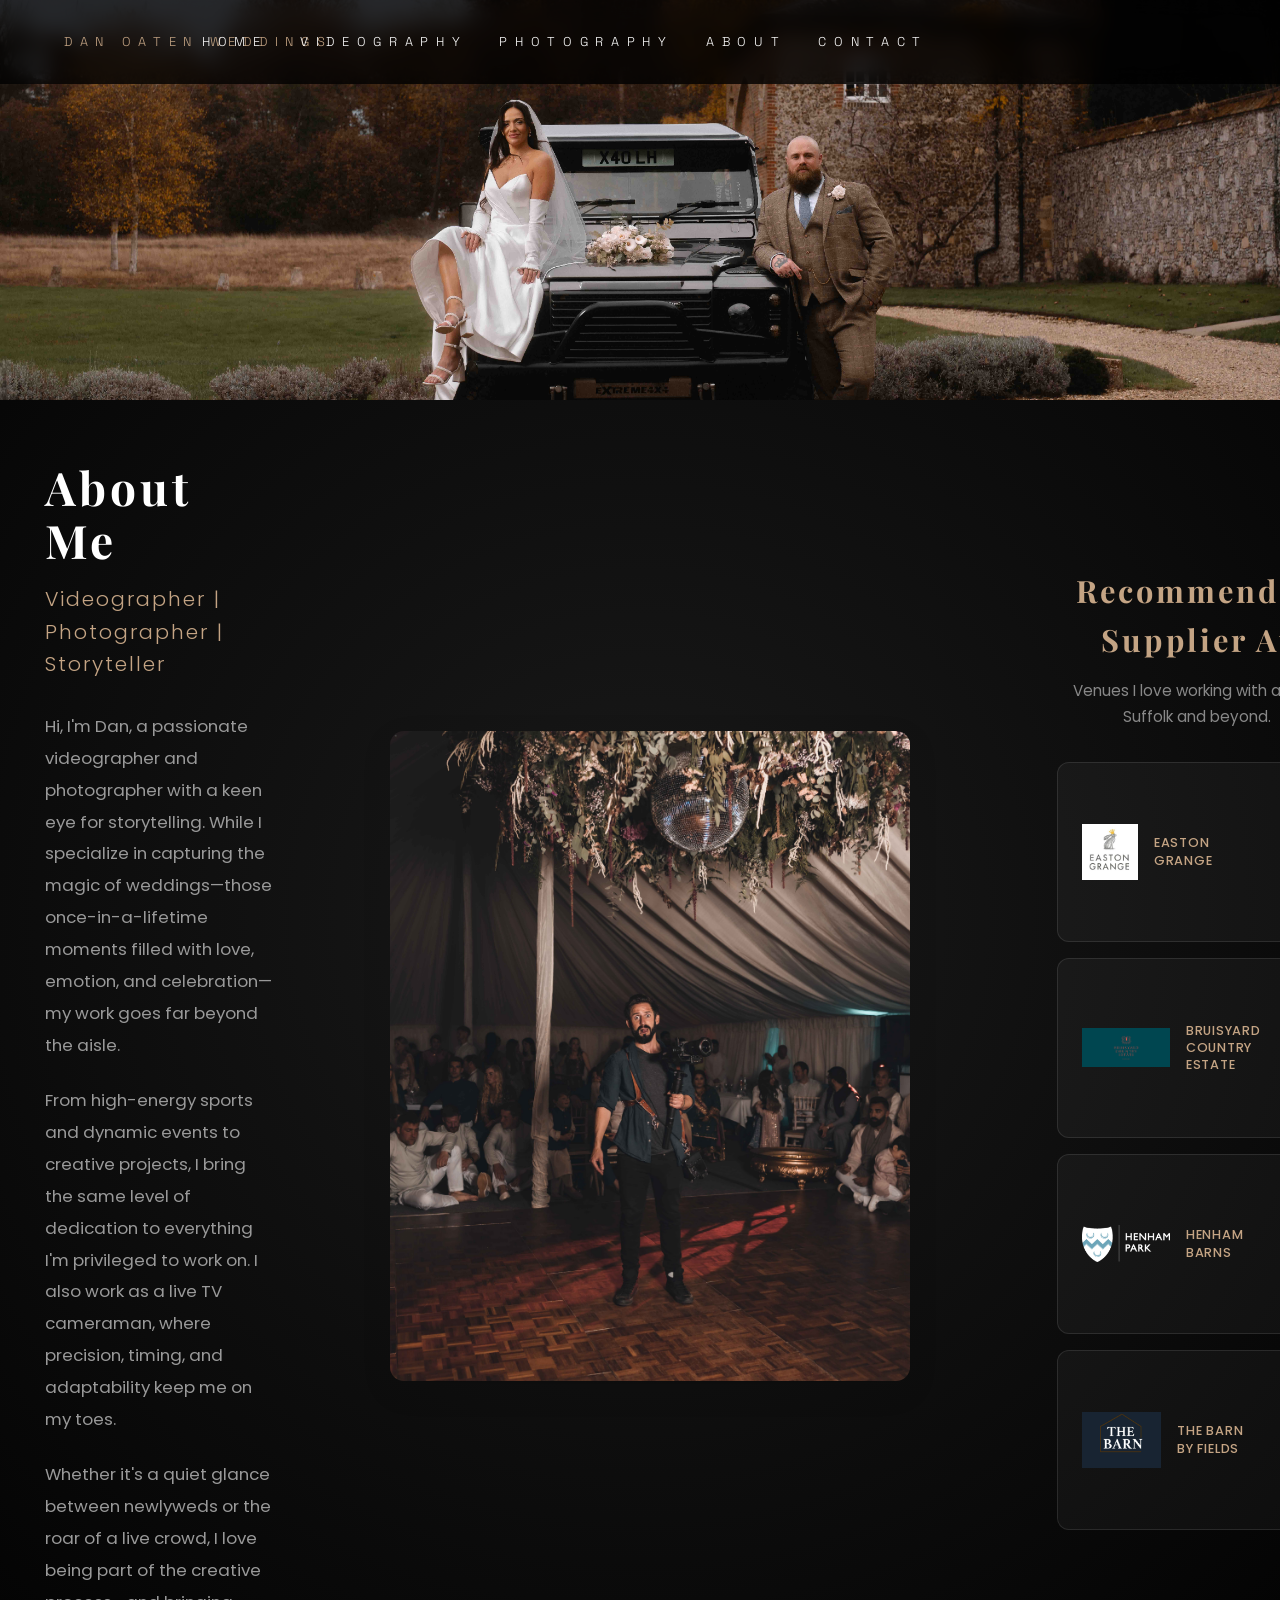
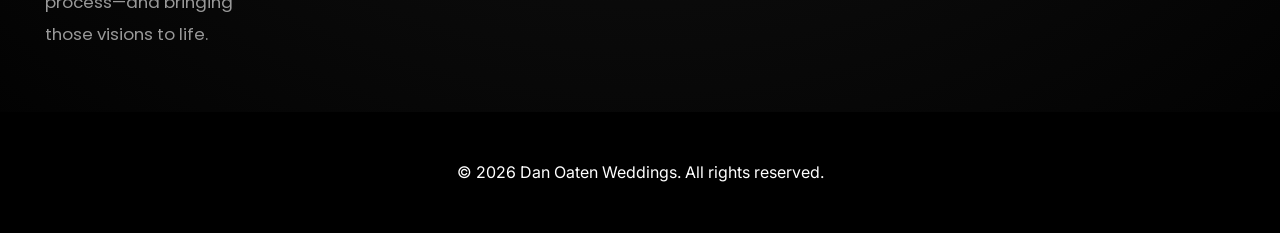
==== about.html @ 75220bd1 "Update footer copyright to 2026" ====
<!DOCTYPE html>
<html lang="en">
<head>
    <meta charset="UTF-8">
    <meta name="viewport" content="width=device-width, initial-scale=1.0">
    <title>About - Dan Oaten Weddings</title>
    <meta name="description" content="Meet Dan Oaten — Suffolk wedding videographer, photographer and live TV cameraman. Story-led films and photography for couples across the UK and abroad.">
    <link rel="canonical" href="https://danoatenweddings.com/about.html">
    <meta property="og:type" content="website">
    <meta property="og:site_name" content="Dan Oaten Weddings">
    <meta property="og:title" content="About - Dan Oaten Weddings">
    <meta property="og:description" content="Meet Dan Oaten — Suffolk wedding videographer, photographer and live TV cameraman. Story-led films and photography for couples across the UK and abroad.">
    <meta property="og:url" content="https://danoatenweddings.com/about.html">
    <meta property="og:image" content="https://danoatenweddings.com/PHOTOS%20FOR%20WEB/WEB%20COMPRESSED%20VERSIONS/PIC%20OF%20DAN.jpg">
    <meta name="twitter:card" content="summary_large_image">
    <meta name="twitter:title" content="About - Dan Oaten Weddings">
    <meta name="twitter:description" content="Meet Dan Oaten — Suffolk wedding videographer, photographer and live TV cameraman.">
    <meta name="twitter:image" content="https://danoatenweddings.com/PHOTOS%20FOR%20WEB/WEB%20COMPRESSED%20VERSIONS/PIC%20OF%20DAN.jpg">
    <link rel="stylesheet" href="styles.css">
    <link rel="preconnect" href="https://fonts.googleapis.com">
    <link rel="preconnect" href="https://fonts.gstatic.com" crossorigin>
    <link href="https://fonts.googleapis.com/css2?family=Playfair+Display:wght@400;700&family=Poppins:wght@300;400;500;600&display=swap" rel="stylesheet">
    <link rel="stylesheet" href="https://cdnjs.cloudflare.com/ajax/libs/font-awesome/6.5.1/css/all.min.css">
</head>
<body>
    <nav class="navbar">
        <div class="logo">DAN OATEN WEDDINGS</div>
        <div class="nav-content">
            <button class="mobile-menu-button">☰</button>
            <div class="nav-links">
                <a href="index.html">HOME</a>
                <a href="videography.html">VIDEOGRAPHY</a>
                <a href="photography.html">PHOTOGRAPHY</a>
                <a href="about.html">ABOUT</a>
                <a href="contact.html">CONTACT</a>
            </div>
        </div>
    </nav>

    <header class="about-hero">
        <img src="PHOTOS FOR WEB/WEB COMPRESSED VERSIONS/iveta and liam 1.jpg" alt="Wedding couple with Land Rover" class="hero-image">
    </header>

    <main class="about-main">
        <div class="about-spread-layout">
            <section class="about-section about-spread-text">
                <div class="about-text-container">
                    <h1>About Me</h1>
                    <h2>Videographer | Photographer | Storyteller</h2>
                    <p>Hi, I'm Dan, a passionate videographer and photographer with a keen eye for storytelling. While I specialize in capturing the magic of weddings—those once-in-a-lifetime moments filled with love, emotion, and celebration—my work goes far beyond the aisle.</p>
                    <p>From high-energy sports and dynamic events to creative projects, I bring the same level of dedication to everything I'm privileged to work on. I also work as a live TV cameraman, where precision, timing, and adaptability keep me on my toes.</p>
                    <p>Whether it's a quiet glance between newlyweds or the roar of a live crowd, I love being part of the creative process—and bringing those visions to life.</p>
                </div>
            </section>
            <div class="about-spread-photo">
                <img src="PHOTOS FOR WEB/WEB COMPRESSED VERSIONS/PIC OF DAN.jpg" alt="Dan Oaten" class="about-image about-portrait">
            </div>
            <section class="recommended-suppliers about-spread-suppliers">
            <h2 class="recommended-title">Recommended Supplier At</h2>
            <p class="recommended-subtitle">Venues I love working with across Suffolk and beyond.</p>
            <div class="recommended-grid">
                <div class="venue-card">
                    <a href="https://www.eastongrange.co.uk/" target="_blank" rel="noopener" class="venue-website-link">
                        <div class="venue-card-image">
                            <img src="easton grange logo.jpg" alt="Easton Grange" class="venue-logo">
                        </div>
                        <span class="venue-name">Easton Grange</span>
                    </a>
                    <a href="https://www.instagram.com/eastongrange/" target="_blank" rel="noopener" class="venue-instagram-link" aria-label="Easton Grange on Instagram">
                        <i class="fab fa-instagram" aria-hidden="true"></i>
                    </a>
                </div>
                <div class="venue-card">
                    <a href="https://www.bruisyardcountryestate.co.uk/" target="_blank" rel="noopener" class="venue-website-link">
                        <div class="venue-card-image">
                            <img src="bruisyard-logo.jpg" alt="Bruisyard Country Estate" class="venue-logo">
                        </div>
                        <span class="venue-name">Bruisyard Country Estate</span>
                    </a>
                    <a href="https://www.instagram.com/bruisyardcountryestate/" target="_blank" rel="noopener" class="venue-instagram-link" aria-label="Bruisyard Country Estate on Instagram">
                        <i class="fab fa-instagram" aria-hidden="true"></i>
                    </a>
                </div>
                <div class="venue-card">
                    <a href="https://henhampark.com/" target="_blank" rel="noopener" class="venue-website-link">
                        <div class="venue-card-image">
                            <img src="Henham-Park_whitelogo.png" alt="Henham Barns" class="venue-logo">
                        </div>
                        <span class="venue-name">Henham Barns</span>
                    </a>
                    <a href="https://www.instagram.com/henhamweddings/" target="_blank" rel="noopener" class="venue-instagram-link" aria-label="Henham Barns on Instagram">
                        <i class="fab fa-instagram" aria-hidden="true"></i>
                    </a>
                </div>
                <div class="venue-card">
                    <a href="https://www.fieldskitchen.co.uk/the-barn-by-fields/" target="_blank" rel="noopener" class="venue-website-link">
                        <div class="venue-card-image">
                            <img src="barn by fields logo.jpg" alt="The Barn by Fields" class="venue-logo">
                        </div>
                        <span class="venue-name">The Barn by Fields</span>
                    </a>
                    <a href="https://www.instagram.com/thebarnbyfields/?hl=en" target="_blank" rel="noopener" class="venue-instagram-link" aria-label="The Barn by Fields on Instagram">
                        <i class="fab fa-instagram" aria-hidden="true"></i>
                    </a>
                </div>
            </div>
        </section>
        </div>
    </main>

    <footer>
        <div class="footer-content">
            <p>&copy; 2026 Dan Oaten Weddings. All rights reserved.</p>
        </div>
    </footer>

    <script src="script.js"></script>
    <script>
        // Basic navbar scroll effect
        window.addEventListener('scroll', function() {
            const navbar = document.querySelector('.navbar');
            if (window.scrollY > 50) {
                navbar.classList.add('scrolled');
            } else {
                navbar.classList.remove('scrolled');
            }
        });

        // Mobile menu
        const mobileMenuButton = document.querySelector('.mobile-menu-button');
        const navLinks = document.querySelector('.nav-links');
        const navbar = document.querySelector('.navbar');

        function setMobileMenuOpen(isOpen) {
            if (!navLinks || !navbar) return;
            navLinks.classList.toggle('active', isOpen);
            navbar.classList.toggle('menu-open', isOpen);
            document.body.style.overflow = isOpen ? 'hidden' : '';
            if (mobileMenuButton) {
                mobileMenuButton.setAttribute('aria-expanded', isOpen ? 'true' : 'false');
                mobileMenuButton.textContent = isOpen ? '✕' : '☰';
            }
        }

        if (mobileMenuButton && navLinks) {
            mobileMenuButton.setAttribute('aria-expanded', 'false');
            mobileMenuButton.setAttribute('aria-label', 'Toggle navigation menu');

            mobileMenuButton.addEventListener('click', (e) => {
                e.stopPropagation();
                setMobileMenuOpen(!navLinks.classList.contains('active'));
            });

            document.querySelectorAll('.nav-links a').forEach(link => {
                link.addEventListener('click', () => {
                    setMobileMenuOpen(false);
                });
            });
        }

        // Email submission
        function sendEmail(event) {
            event.preventDefault();
            const email = document.getElementById('subscriberEmail').value;
            const subject = 'New Website Subscriber';
            const body = `A new subscriber has signed up with the email: ${email}`;
            const mailtoLink = `mailto:danoatenmedia@gmail.com?subject=${encodeURIComponent(subject)}&body=${encodeURIComponent(body)}`;
            window.location.href = mailtoLink;
            document.getElementById('subscriberEmail').value = '';
        }
    </script>
</body>
</html>
---- styles.css ----
@import url('https://fonts.googleapis.com/css2?family=Inter:wght@100;200;300;400;500;600;700&family=Space+Grotesk:wght@100;200;300;400;500;600;700&display=swap');

:root {
    --primary-color: #000000;
    --secondary-color: #ffffff;
    --text-color: #ffffff;
    --light-bg: #000000;
    --white: #ffffff;
    --transition: all 0.3s ease;
    --gradient-overlay: linear-gradient(to bottom, rgba(0,0,0,0.8), rgba(0,0,0,0.95));
}

* {
    margin: 0;
    padding: 0;
    box-sizing: border-box;
}

html {
    scroll-behavior: smooth;
    -webkit-text-size-adjust: 100%;
    text-size-adjust: 100%;
}

img,
video {
    max-width: 100%;
}

body {
    font-family: 'Inter', sans-serif;
    line-height: 1.6;
    color: var(--text-color);
    overflow-x: hidden;
    background-color: var(--primary-color);
    background-image: radial-gradient(circle at center, #1a1a1a 0%, #000000 100%);
}

h1, h2, h3 {
    font-family: 'Space Grotesk', sans-serif;
}

/* Navbar */
.navbar {
    position: fixed;
    top: 0;
    left: 0;
    right: 0;
    background: rgba(0, 0, 0, 0.8);
    backdrop-filter: blur(10px);
    z-index: 1000;
    padding: 1.5rem 0;
    margin: 0;
    display: flex;
    justify-content: flex-end;
    align-items: center;
}

.navbar.scrolled {
    background: rgba(0, 0, 0, 0.95);
}

.logo {
    font-family: 'Space Grotesk', sans-serif;
    font-size: 0.8rem;
    font-weight: 100;
    letter-spacing: 0.6em;
    color: #C4A484;
    text-transform: uppercase;
    margin: 0;
    padding: 0 2rem;
    position: absolute;
    left: 2rem;
}

.camera-logo {
    width: 24px;
    height: 24px;
    fill: #fff;
    transition: var(--transition);
}

.logo:hover .camera-logo {
    transform: scale(1.1);
}

.nav-content {
    display: flex;
    align-items: center;
    padding: 0 2rem;
    position: relative;
    margin-right: 25%;
}

.nav-links {
    display: flex;
    gap: 2rem;
    margin: 0;
    padding: 0;
}

.nav-links a {
    font-family: 'Space Grotesk', sans-serif;
    font-size: 0.8rem;
    font-weight: 100;
    letter-spacing: 0.6em;
    color: #fff;
    text-decoration: none;
    text-transform: uppercase;
    transition: color 0.3s ease;
    padding: 0.5rem 0;
}

.nav-links a:hover {
    color: #C4A484;
}

/* Hero Section */
.hero {
    position: relative;
    margin-top: 0;
    background: var(--primary-color);
    overflow: hidden;
    background-image: linear-gradient(to bottom, rgba(0,0,0,0.9), rgba(0,0,0,1));
}

.video-banner {
    position: relative;
    width: 100%;
    padding-top: 36.23%; /* 2.76:1 aspect ratio (1/2.76 * 100) */
    overflow: hidden;
    background: var(--primary-color);
}

.hero-youtube {
    position: absolute;
    top: 0;
    left: 0;
    width: 100%;
    height: 100%;
    overflow: hidden;
    pointer-events: none;
    background: var(--primary-color);
}

.hero-youtube-iframe {
    position: absolute;
    top: 50%;
    left: 50%;
    width: 100vw;
    height: 56.25vw;
    min-height: 100%;
    min-width: 177.78vh;
    transform: translate(-50%, -50%);
    border: 0;
}

.hero-video {
    position: absolute;
    top: 50%;
    left: 50%;
    transform: translate(-50%, -50%);
    width: 100%;
    height: 100%;
    object-fit: cover;
    object-position: center 50%; /* Centers the video vertically */
    background: var(--primary-color);
}

.hero-content {
    position: relative;
    background: var(--primary-color);
    padding: 6rem 2rem;
}

.hero-text-container {
    max-width: 1200px;
    margin: 0 auto;
    display: grid;
    grid-template-columns: 1fr 1fr;
    gap: 4rem;
    align-items: start;
    background: var(--primary-color);
    padding: 2rem;
}

.hero-title {
    font-family: 'Inter', sans-serif;
    font-size: 2.5rem;
    font-weight: 300;
    color: var(--white);
    line-height: 1.2;
    margin: 0;
    letter-spacing: 0.15em;
    text-transform: uppercase;
    text-align: center;
}

.hero-description {
    font-family: 'Space Grotesk', sans-serif;
    font-size: 1.1rem;
    line-height: 1.8;
    color: #999;
    font-weight: 100;
    margin: 0;
    letter-spacing: 0.2em;
    text-transform: uppercase;
}

.cta-button {
    display: inline-block;
    padding: 1.2rem 2.5rem;
    background: var(--secondary-color);
    color: var(--white);
    text-decoration: none;
    border-radius: 50px;
    transition: var(--transition);
    animation: fadeInUp 1s ease 0.4s;
    opacity: 0;
    animation-fill-mode: forwards;
    font-size: 1.2rem;
    font-weight: 500;
    letter-spacing: 1px;
    text-transform: uppercase;
}

.cta-button:hover {
    transform: translateY(-3px);
    box-shadow: 0 5px 15px rgba(0, 0, 0, 0.3);
    background: #c0392b;
}

/* Videography Page */
.videography-hero {
    height: 50vh;
    background: var(--primary-color);
    display: flex;
    flex-direction: column;
    justify-content: center;
    align-items: center;
    text-align: center;
    color: var(--white);
    padding: 2rem;
    background-image: linear-gradient(to bottom, rgba(0,0,0,0.9), rgba(0,0,0,1));
    position: relative;
    margin-top: 0;
}

.videography-hero h1 {
    font-size: 3rem;
    margin-bottom: 1rem;
    position: relative;
    z-index: 2;
}

.video-gallery {
    padding: 4rem 2rem;
    background: var(--primary-color);
    background-image: linear-gradient(to bottom, rgba(0,0,0,0.95), rgba(0,0,0,1));
    display: grid;
    grid-template-columns: repeat(3, 1fr);
    gap: 4rem;
    max-width: 100%;
    margin: 0 auto;
}

.video-item {
    margin: 0;
    width: 100%;
}

.video-container {
    position: relative;
    width: 100%;
    aspect-ratio: 16 / 9; /* Modern aspect ratio handling */
    overflow: hidden;
}

.video-container iframe {
    position: absolute;
    top: 0;
    left: 0;
    width: 100%;
    height: 100%;
    border: 0;
}

/* Support images inside video-container for thumbnail links */
.video-container a {
    position: absolute;
    top: 0;
    left: 0;
    width: 100%;
    height: 100%;
    display: block;
}
.video-container img {
    position: absolute;
    top: 0;
    left: 0;
    width: 100%;
    height: 100%;
    object-fit: cover;
    border: 0;
    display: block;
}

.video-description {
    padding: 1rem;
    background: rgba(0, 0, 0, 0.7);
    border-radius: 10px;
    margin-top: 1rem;
    width: 100%;
}

.video-description h3 {
    font-family: 'Inter', sans-serif;
    font-size: 1.2rem;
    font-weight: 300;
    color: var(--white);
    line-height: 1.2;
    margin: 0 0 1rem 0;
    letter-spacing: 0.15em;
    text-transform: uppercase;
}

.video-description p {
    font-family: 'Space Grotesk', sans-serif;
    font-size: 1.1rem;
    line-height: 1.8;
    color: #999;
    font-weight: 100;
    margin: 0;
    letter-spacing: 0.2em;
    text-transform: uppercase;
}

.video-intro-text {
    text-align: center;
    margin: 0 0 2rem 0;
}

.video-intro-text p {
    font-family: 'Space Grotesk', sans-serif;
    font-size: 1.1rem;
    line-height: 1.8;
    color: #999;
    font-weight: 100;
    margin: 0;
    letter-spacing: 0.2em;
    text-transform: uppercase;
}

.videography-title {
    text-align: center;
    font-family: 'Playfair Display', serif;
    font-size: 2.5rem;
    font-weight: 700;
    letter-spacing: 0.3em;
    color: var(--white);
    margin: 2rem 0;
}

.videography-subtitle {
    text-align: center;
    font-family: 'Poppins', sans-serif;
    font-size: 1.2rem;
    color: #888;
    font-weight: 400;
    margin-bottom: 2rem;
}

/* About Section */
.about {
    padding: 5rem 2rem;
    background: var(--primary-color);
    color: var(--white);
}

.about-content {
    max-width: 1200px;
    margin: 0 auto;
    display: grid;
    grid-template-columns: 1fr 2fr;
    gap: 4rem;
    align-items: center;
}

.about-image {
    position: relative;
    border-radius: 10px;
    overflow: hidden;
    box-shadow: 0 10px 30px rgba(0, 0, 0, 0.1);
}

.about-image img {
    width: 100%;
    height: auto;
    display: block;
    transition: transform 0.5s ease;
}

.about-image:hover img {
    transform: scale(1.05);
}

.about-text {
    padding: 2rem;
}

.about-text h2 {
    font-size: 2.5rem;
    margin-bottom: 1.5rem;
    color: var(--white);
}

.about-text p {
    margin-bottom: 1.5rem;
    font-size: 1.1rem;
    line-height: 1.8;
    color: #999;
}

.about-ashlee {
    margin-top: 3rem;
    padding-top: 2rem;
    border-top: 1px solid #333;
}

.about-ashlee h3 {
    color: var(--white);
    margin-bottom: 1rem;
}

.about-stats {
    display: grid;
    grid-template-columns: repeat(3, 1fr);
    gap: 2rem;
    margin-top: 3rem;
    text-align: center;
}

.stat {
    padding: 1.5rem;
    background: rgba(20, 20, 20, 0.8);
    border-radius: 10px;
    transition: transform 0.3s ease;
    backdrop-filter: blur(10px);
    border: 1px solid rgba(255, 255, 255, 0.1);
}

.stat:hover {
    transform: translateY(-5px);
    background: rgba(30, 30, 30, 0.9);
}

.stat-number {
    display: block;
    font-size: 2.5rem;
    font-weight: 700;
    color: var(--secondary-color);
    margin-bottom: 0.5rem;
}

.stat-label {
    font-size: 1rem;
    color: var(--text-color);
    font-weight: 500;
}

/* Packages Section */
.packages {
    padding: 5rem 2rem;
    background: var(--primary-color);
    background-image: linear-gradient(to bottom, rgba(0,0,0,1), rgba(0,0,0,0.95));
}

.packages h2 {
    text-align: center;
    margin-bottom: 3rem;
    font-size: 2.5rem;
    color: var(--primary-color);
}

.package-grid {
    display: grid;
    grid-template-columns: repeat(auto-fit, minmax(280px, 1fr));
    gap: 2rem;
    max-width: 1200px;
    margin: 0 auto;
}

.package-card {
    background: rgba(20, 20, 20, 0.8);
    padding: 2rem;
    border-radius: 10px;
    box-shadow: 0 5px 15px rgba(0, 0, 0, 0.3);
    transition: var(--transition);
    backdrop-filter: blur(10px);
    border: 1px solid rgba(255, 255, 255, 0.1);
}

.package-card:hover {
    transform: translateY(-10px);
}

.package-card.featured {
    transform: scale(1.05);
    border: 2px solid var(--secondary-color);
}

.package-card h3 {
    font-size: 1.8rem;
    margin-bottom: 1.5rem;
    color: var(--primary-color);
}

.package-card ul {
    list-style: none;
    margin-bottom: 2rem;
}

.package-card li {
    margin-bottom: 0.5rem;
    padding-left: 1.5rem;
    position: relative;
}

.package-card li::before {
    content: "✓";
    position: absolute;
    left: 0;
    color: var(--secondary-color);
}

.package-button {
    display: inline-block;
    padding: 0.8rem 1.5rem;
    background: var(--primary-color);
    color: var(--white);
    text-decoration: none;
    border-radius: 5px;
    transition: var(--transition);
}

.package-button:hover {
    background: var(--secondary-color);
}

/* Contact Page Styles */
.contact-page {
    padding-top: 80px;
    background: var(--primary-color);
    min-height: 100vh;
}

.contact-hero {
    text-align: center;
    padding: 6rem 2rem;
    background: linear-gradient(to bottom, rgba(0,0,0,0.9), rgba(0,0,0,1));
}

.contact-hero h1 {
    font-size: 3rem;
    font-weight: 300;
    margin-bottom: 1.5rem;
    letter-spacing: 0.15em;
    text-transform: uppercase;
}

.contact-hero p {
    font-size: 1.2rem;
    color: #999;
    max-width: 600px;
    margin: 0 auto;
    letter-spacing: 0.1em;
}

.contact-container {
    max-width: 1200px;
    margin: 0 auto;
    padding: 4rem 2rem;
    display: grid;
    grid-template-columns: 1fr 1.5fr;
    gap: 4rem;
}

.contact-info-section {
    position: sticky;
    top: 100px;
    height: fit-content;
}

.contact-card {
    background: rgba(255, 255, 255, 0.05);
    padding: 2.5rem;
    border-radius: 10px;
    backdrop-filter: blur(10px);
}

.contact-card h2 {
    font-size: 1.8rem;
    margin-bottom: 2rem;
    font-weight: 300;
    letter-spacing: 0.1em;
}

.contact-details {
    margin-bottom: 2.5rem;
}

.contact-item {
    display: flex;
    align-items: flex-start;
    margin-bottom: 1.5rem;
}

.contact-item i {
    font-size: 1.5rem;
    color: #C4A484;
    margin-right: 1rem;
    margin-top: 0.25rem;
}

.contact-item h3 {
    font-size: 1rem;
    font-weight: 500;
    margin-bottom: 0.5rem;
    color: #C4A484;
}

.contact-item p {
    font-size: 0.9rem;
    color: #999;
    line-height: 1.6;
}

.contact-item a {
    color: #999;
    text-decoration: none;
    transition: color 0.3s ease;
}

.contact-item a:hover {
    color: #C4A484;
}

.social-links {
    display: flex;
    flex-direction: column;
    gap: 1rem;
}

.social-link {
    display: flex;
    align-items: center;
    color: #999;
    text-decoration: none;
    transition: color 0.3s ease;
    padding: 0.5rem 0;
}

.social-link i {
    font-size: 1.2rem;
    margin-right: 1rem;
    color: #C4A484;
}

.social-link:hover {
    color: #C4A484;
}

.contact-form-section {
    background: rgba(255, 255, 255, 0.05);
    padding: 2.5rem;
    border-radius: 10px;
    backdrop-filter: blur(10px);
}

.form-header {
    margin-bottom: 2.5rem;
}

.form-header h2 {
    font-size: 1.8rem;
    margin-bottom: 1rem;
    font-weight: 300;
    letter-spacing: 0.1em;
}

.form-header p {
    color: #999;
    font-size: 0.9rem;
}

.form-grid {
    display: grid;
    grid-template-columns: 1fr 1fr;
    gap: 1.5rem;
}

.form-group {
    margin-bottom: 1.5rem;
}

.form-group.full-width {
    grid-column: 1 / -1;
}

.form-group label {
    display: block;
    margin-bottom: 0.5rem;
    color: #999;
    font-size: 0.9rem;
}

.form-group input,
.form-group textarea {
    width: 100%;
    padding: 0.8rem;
    background: rgba(255, 255, 255, 0.1);
    border: 1px solid rgba(255, 255, 255, 0.1);
    border-radius: 5px;
    color: #fff;
    font-size: 0.9rem;
    transition: all 0.3s ease;
}

.form-group input:focus,
.form-group textarea:focus {
    outline: none;
    border-color: #C4A484;
    background: rgba(255, 255, 255, 0.15);
}

.form-footer {
    margin-top: 2rem;
}

.botcheck {
    display: none;
}

.form-status {
    margin-top: 1rem;
    font-family: 'Poppins', sans-serif;
    font-size: 0.95rem;
    line-height: 1.5;
    text-align: center;
}

.form-status-success {
    color: #8fd4a8;
}

.form-status-error {
    color: #f0a0a0;
}

.submit-button:disabled {
    opacity: 0.7;
    cursor: not-allowed;
    transform: none;
}

.submit-button {
    display: flex;
    align-items: center;
    justify-content: center;
    gap: 1rem;
    width: 100%;
    padding: 1rem;
    background: #C4A484;
    color: #fff;
    border: none;
    border-radius: 5px;
    font-size: 1rem;
    font-weight: 500;
    cursor: pointer;
    transition: all 0.3s ease;
}

.submit-button:hover {
    background: #b38f6f;
    transform: translateY(-2px);
}

.submit-button i {
    transition: transform 0.3s ease;
}

.submit-button:hover i {
    transform: translateX(5px);
}

.faq-section {
    max-width: 1200px;
    margin: 0 auto;
    padding: 4rem 2rem;
}

.faq-section h2 {
    text-align: center;
    font-size: 2rem;
    margin-bottom: 3rem;
    font-weight: 300;
    letter-spacing: 0.1em;
}

.faq-grid {
    display: grid;
    grid-template-columns: repeat(2, 1fr);
    gap: 2rem;
}

.faq-item {
    background: rgba(255, 255, 255, 0.05);
    padding: 2rem;
    border-radius: 10px;
    backdrop-filter: blur(10px);
}

.faq-item h3 {
    font-size: 1.2rem;
    margin-bottom: 1rem;
    color: #C4A484;
    font-weight: 500;
}

.faq-item p {
    color: #999;
    font-size: 0.9rem;
    line-height: 1.6;
}

@media (max-width: 768px) {
    .contact-container {
        grid-template-columns: 1fr;
        gap: 2rem;
    }

    .contact-info-section {
        position: static;
    }

    .form-grid {
        grid-template-columns: 1fr;
    }

    .faq-grid {
        grid-template-columns: 1fr;
    }

    .contact-hero h1 {
        font-size: 2rem;
    }
    
    .contact-hero p {
        font-size: 1rem;
    }
}

/* Footer */
footer {
    background: var(--primary-color);
    color: var(--white);
    padding: 3rem 2rem;
}

.footer-content {
    max-width: 1200px;
    margin: 0 auto;
    text-align: center;
}

.social-links {
    margin-bottom: 1.5rem;
}

.social-links a {
    color: var(--white);
    text-decoration: none;
    margin: 0 1rem;
    transition: var(--transition);
}

.social-links a:hover {
    color: var(--secondary-color);
}

/* Loading Animation */
.loading {
    position: fixed;
    top: 0;
    left: 0;
    width: 100%;
    height: 100%;
    background: var(--white);
    display: flex;
    justify-content: center;
    align-items: center;
    z-index: 9999;
    transition: opacity 0.5s ease;
}

.loading.hidden {
    opacity: 0;
    pointer-events: none;
}

.loading-spinner {
    width: 50px;
    height: 50px;
    border: 3px solid var(--light-bg);
    border-top-color: var(--secondary-color);
    border-radius: 50%;
    animation: spin 1s linear infinite;
}

/* Animations */
@keyframes fadeInUp {
    from {
        opacity: 0;
        transform: translateY(20px);
    }
    to {
        opacity: 1;
        transform: translateY(0);
    }
}

@keyframes spin {
    to {
        transform: rotate(360deg);
    }
}

/* Mobile Menu */
.mobile-menu-button {
    display: none;
    background: rgba(255, 255, 255, 0.12);
    border: 1px solid rgba(255, 255, 255, 0.25);
    border-radius: 8px;
    font-size: 1.5rem;
    line-height: 1;
    cursor: pointer;
    color: #ffffff;
    padding: 0.5rem 0.65rem;
    min-width: 44px;
    min-height: 44px;
    touch-action: manipulation;
    -webkit-tap-highlight-color: transparent;
}

/* Responsive Design */
@media (max-width: 992px) {
    .navbar {
        justify-content: space-between;
        align-items: center;
        padding: 0.85rem 1.25rem;
        z-index: 10000;
        background: #000000;
    }

    .navbar.scrolled,
    .navbar.menu-open {
        background: #000000;
    }

    .logo {
        position: relative;
        z-index: 10002;
        left: auto;
        padding: 0;
        font-size: 0.62rem;
        letter-spacing: 0.28em;
        flex: 1;
        min-width: 0;
        line-height: 1.4;
        color: #C4A484;
    }

    .nav-content {
        margin-right: 0;
        padding: 0;
        flex-shrink: 0;
        position: static;
    }

    .mobile-menu-button {
        display: flex;
        align-items: center;
        justify-content: center;
        position: relative;
        z-index: 10003;
        color: #ffffff;
    }

    .nav-links {
        display: none;
        position: fixed;
        top: 0;
        left: 0;
        right: 0;
        bottom: 0;
        width: 100%;
        height: 100%;
        min-height: 100vh;
        min-height: 100dvh;
        background: #000000;
        flex-direction: column;
        justify-content: center;
        align-items: center;
        gap: 0;
        z-index: 10001;
        padding: 5rem 1.5rem 2rem;
        margin: 0;
        overflow-y: auto;
        -webkit-overflow-scrolling: touch;
    }

    .nav-links.active {
        display: flex;
    }

    .nav-links a {
        font-size: 0.8rem;
        letter-spacing: 0.3em;
        padding: 0.85rem 1.25rem;
        min-height: 44px;
        display: flex;
        align-items: center;
        justify-content: center;
        color: #ffffff;
    }
}

@media (max-width: 1200px) {
    .video-gallery {
        grid-template-columns: repeat(2, 1fr);
        gap: 2.5rem;
        padding: 3rem 1.5rem;
    }
}

@media (max-width: 768px) {
    .hero-content {
        padding: 2.5rem 1rem;
    }

    .hero-text-container {
        grid-template-columns: 1fr;
        gap: 1.5rem;
        padding: 0.5rem;
    }

    .hero-title {
        font-size: 1.35rem;
        letter-spacing: 0.08em;
        line-height: 1.45;
    }

    .hero-description {
        font-size: 0.9rem;
        letter-spacing: 0.1em;
        line-height: 1.7;
    }

    .video-banner,
    .banner-video-container,
    .banner-image-container,
    .commercial-banner-section .banner-video-container {
        padding-top: 56.25%;
    }

    .video-gallery {
        grid-template-columns: 1fr;
        gap: 2rem;
        padding: 2rem 1rem;
    }

    .videography-title {
        font-size: 1.5rem;
        letter-spacing: 0.15em;
        margin: 1.5rem 1rem;
    }

    .videography-subtitle {
        font-size: 1rem;
        margin-bottom: 1.5rem;
        padding: 0 1rem;
    }

    .video-intro-text {
        padding: 0 1rem;
        margin-bottom: 1.5rem;
    }

    .video-intro-text p,
    .video-description p {
        font-size: 0.95rem;
        letter-spacing: 0.08em;
        line-height: 1.65;
    }

    .video-description h3 {
        font-size: 1rem;
        letter-spacing: 0.1em;
    }

    .package-card.featured {
        transform: none;
    }

    .about-content {
        grid-template-columns: 1fr;
        gap: 2rem;
    }

    .about-image {
        max-width: 400px;
        margin: 0 auto;
    }

    .about-stats {
        grid-template-columns: 1fr;
        gap: 1rem;
    }

    .commercial-header h1 {
        font-size: 2rem;
    }

    .commercial-description {
        padding: 1.5rem 1rem;
    }

    .commercial-description p,
    .commercial-desc-col .project-desc {
        font-size: 0.95rem;
        letter-spacing: 0.1em;
        line-height: 1.65;
    }

    .commercial-main {
        padding: 0 1rem 2rem;
    }

    .commercial-row,
    .commercial-row-reverse {
        margin: 2rem 0;
    }

    .photography-hero {
        height: 40vh;
        min-height: 220px;
    }

    .photography-hero img {
        width: 100%;
        max-height: 40vh;
    }

    .photography-header-text {
        margin: 1.5rem 1rem 2rem;
        padding: 0;
    }

    .photography-header-text h1 {
        font-size: 1.5rem;
        letter-spacing: 0.12em;
    }

    .photography-header-text h2 {
        font-size: 1rem;
        letter-spacing: 0.12em;
    }

    .wedding-stories {
        gap: 2.5rem;
        padding: 0 0.5rem;
    }

    .wedding-story {
        padding: 1.25rem 0.75rem;
        border-radius: 12px;
    }

    .wedding-images {
        grid-template-columns: repeat(2, 1fr);
        grid-template-rows: repeat(3, auto);
        gap: 0.75rem;
    }

    .wedding-images img {
        height: auto;
        max-width: 100%;
        border-radius: 10px;
    }

    .wedding-text {
        font-size: 1rem;
        margin-top: 1rem;
    }

    .wedding-text h3 {
        font-size: 1.1rem;
        letter-spacing: 0.1em;
    }

    .wedding-text p {
        font-size: 0.95rem;
        letter-spacing: 0.04em;
        line-height: 1.7;
        text-transform: none;
    }

    .recommended-grid {
        gap: 1rem;
    }

    .venue-name {
        font-size: 0.85rem;
    }

    .about-hero {
        aspect-ratio: 16 / 9;
        max-height: 40vh;
        min-height: 200px;
    }

    .about-text-container {
        margin: 2rem auto;
        padding: 1.5rem 1rem;
    }

    .about-text-container h1 {
        font-size: 2rem;
    }

    .about-text-container h2 {
        font-size: 1.1rem;
    }

    .about-text-container p {
        font-size: 1rem;
        line-height: 1.7;
    }

    .about-image-row {
        padding: 0 1rem;
    }

    .about-image-row .about-portrait {
        max-height: 420px;
        object-position: center 15%;
    }

    .about-image-row .about-image {
        height: auto;
        max-height: 320px;
    }

    .close-lightbox {
        top: 10px;
        right: 15px;
        font-size: 32px;
        padding: 12px;
    }

    .lightbox-content {
        max-width: 95%;
        max-height: 85vh;
    }
}

@media (max-width: 480px) {
    .logo {
        font-size: 0.55rem;
        letter-spacing: 0.2em;
    }

    .hero-title {
        font-size: 1.15rem;
    }

    .banner-title,
    .photo-banner-section .banner-title,
    .commercial-banner-section .banner-title {
        font-size: 1.5rem;
        letter-spacing: 0.1em;
    }

    .banner-description,
    .photo-banner-section .banner-description,
    .commercial-banner-section .banner-description {
        font-size: 0.85rem;
        letter-spacing: 0.08em;
    }

    .service-banner {
        height: 250px;
    }

    .banner-content h2 {
        font-size: 1.75rem;
    }

    .commercial-desc-col .project-title {
        font-size: 1.4rem;
    }

    .other-occasions-images {
        grid-template-columns: 1fr 1fr;
        gap: 0.75rem;
    }
}

/* Photography Hero Section */
.photography-hero {
    width: 100%;
    height: 60vh;
    position: relative;
    overflow: hidden;
    background-color: #000;
    display: flex;
    align-items: center;
    justify-content: center;
}

.photography-hero img {
    width: 100%;
    max-height: 60vh;
    object-fit: cover;
    display: block;
    margin: 0 auto;
}

.photography-header-text {
    text-align: center;
    margin: 2rem 0 3rem 0;
}

.photography-header-text h1 {
    font-family: 'Inter', sans-serif;
    font-size: 2.5rem;
    font-weight: 300;
    letter-spacing: 0.15em;
    margin-bottom: 1rem;
    text-transform: uppercase;
}

.photography-header-text h2 {
    font-family: 'Space Grotesk', sans-serif;
    font-size: 1.2rem;
    color: #999;
    font-weight: 100;
    margin-bottom: 2rem;
    letter-spacing: 0.2em;
    text-transform: uppercase;
}

.photography-gallery {
    display: grid;
    grid-template-columns: repeat(3, 1fr);
    gap: 1rem;
    margin-bottom: 4rem;
}

.gallery-image {
    width: 100%;
    height: 300px;
    object-fit: cover;
    display: block;
    border-radius: 0;
    transition: transform 0.3s ease;
    cursor: pointer;
}

.gallery-image:hover {
    transform: scale(1.05);
    z-index: 1;
}

@media (max-width: 1000px) {
    .photography-gallery {
        grid-template-columns: repeat(2, 1fr);
    }
}

@media (max-width: 600px) {
    .photography-gallery {
        grid-template-columns: 1fr;
    }
}

/* Photography Grid */
.photography-grid {
    display: grid;
    grid-template-columns: repeat(3, 1fr);
    gap: 1rem;
    padding: 1rem;
    background-color: #000;
}

.photo-item {
    position: relative;
    overflow: hidden;
    aspect-ratio: 1/1;
    cursor: pointer;
}

.photo-item img {
    width: 100%;
    height: 100%;
    object-fit: cover;
    transition: transform 0.3s ease;
}

.photo-item:hover img {
    transform: scale(1.05);
}

/* Responsive Design */
@media (max-width: 1024px) {
    .photography-grid {
        grid-template-columns: repeat(2, 1fr);
    }
}

@media (max-width: 768px) {
    .photography-hero h1 {
        font-size: 2rem;
    }

    .photography-hero p {
        font-size: 1rem;
    }

    .photography-grid {
        grid-template-columns: 1fr;
    }
}

/* Service Banners */
.service-banners {
    display: grid;
    grid-template-columns: repeat(3, 1fr);
    gap: 2rem;
    padding: 4rem 2rem;
    max-width: 1400px;
    margin: 0 auto;
    position: relative;
    z-index: 100;
    background: #000;
}

.service-banner {
    position: relative;
    height: 400px;
    overflow: hidden;
    border-radius: 10px;
    box-shadow: 0 10px 30px rgba(0, 0, 0, 0.5);
    border: 1px solid rgba(255, 255, 255, 0.1);
    cursor: pointer;
    transition: transform 0.3s ease;
    text-decoration: none;
    display: block;
}

.service-banner:hover {
    transform: translateY(-5px);
    box-shadow: 0 15px 40px rgba(0, 0, 0, 0.6);
}

.banner-image {
    position: absolute;
    top: 0;
    left: 0;
    width: 100%;
    height: 100%;
    background-size: cover;
    background-position: center;
    background-repeat: no-repeat;
    z-index: 1;
}

.service-banner::after {
    content: '';
    position: absolute;
    top: 0;
    left: 0;
    right: 0;
    bottom: 0;
    background: linear-gradient(to bottom, rgba(0,0,0,0.1), rgba(0,0,0,0.9));
    z-index: 2;
}

.banner-content {
    position: relative;
    z-index: 3;
    height: 100%;
    display: flex;
    flex-direction: column;
    justify-content: center;
    align-items: center;
    text-align: center;
    padding: 2rem;
}

.banner-content h2 {
    font-family: 'Playfair Display', serif;
    font-size: 3rem;
    margin-bottom: 1rem;
    color: white;
    text-shadow: 2px 2px 4px rgba(0, 0, 0, 0.5);
    text-transform: uppercase;
    letter-spacing: 0.2em;
    font-weight: 700;
}

.banner-content p {
    font-family: 'Poppins', sans-serif;
    font-size: 1.2rem;
    color: white;
    opacity: 1;
    text-shadow: 1px 1px 2px rgba(0, 0, 0, 0.5);
    letter-spacing: 0.1em;
    font-weight: 300;
}

@media (max-width: 768px) {
    .service-banners {
        grid-template-columns: 1fr;
        gap: 1rem;
        padding: 2rem 1rem;
    }

    .service-banner {
        height: 300px;
    }

    .banner-content h2 {
        font-size: 2.5rem;
    }

    .banner-content p {
        font-size: 1.1rem;
    }
}

/* Video Banner Section */
.video-banner-section {
    position: relative;
    width: 100%;
    background: #000;
    display: flex;
    flex-direction: column;
}

.banner-text-container {
    padding: 4rem 2rem;
    background: var(--primary-color);
    z-index: 2;
    text-align: center;
}

.banner-title {
    font-family: 'Inter', sans-serif;
    font-size: 2.5rem;
    font-weight: 300;
    color: var(--white);
    line-height: 1.2;
    margin: 0;
    letter-spacing: 0.15em;
    text-transform: uppercase;
}

.banner-description {
    font-family: 'Space Grotesk', sans-serif;
    font-size: 1.1rem;
    line-height: 1.8;
    color: #999;
    font-weight: 100;
    margin: 1rem 0 0;
    letter-spacing: 0.2em;
    text-transform: uppercase;
    max-width: 800px;
    margin-left: auto;
    margin-right: auto;
}

.banner-video-container {
    position: relative;
    width: 100%;
    padding-top: 36.23%; /* 2.76:1 aspect ratio (1/2.76 * 100) */
    overflow: hidden;
    background: var(--primary-color);
}

.banner-video {
    position: absolute;
    top: 0;
    left: 0;
    width: 100%;
    height: 100%;
    object-fit: cover;
    object-position: center;
}

.banner-video-container::after {
    content: '';
    position: absolute;
    top: 0;
    left: 0;
    right: 0;
    bottom: 0;
    background: linear-gradient(to bottom, rgba(0,0,0,0.3), rgba(0,0,0,0.7));
    z-index: 1;
}

@media (max-width: 768px) {
    .banner-text-container {
        padding: 2rem 1rem;
    }

    .banner-title {
        font-size: 2rem;
    }

    .banner-description {
    font-size: 1rem;
        letter-spacing: 0.15em;
    }
}

/* Photo Banner Section */
.photo-banner-section {
    position: relative;
    width: 100%;
    background: #000;
    display: flex;
    flex-direction: column;
}

.photo-banner-section .banner-text-container {
    padding: 4rem 2rem;
    background: var(--primary-color);
    z-index: 2;
    text-align: center;
}

.photo-banner-section .banner-title {
    font-family: 'Inter', sans-serif;
    font-size: 2.5rem;
    font-weight: 300;
    color: var(--white);
    line-height: 1.2;
    margin: 0;
    letter-spacing: 0.15em;
    text-transform: uppercase;
}

.photo-banner-section .banner-description {
    font-family: 'Space Grotesk', sans-serif;
    font-size: 1.1rem;
    line-height: 1.8;
    color: #999;
    font-weight: 100;
    margin: 1rem 0 0;
    letter-spacing: 0.2em;
    text-transform: uppercase;
    max-width: 800px;
    margin-left: auto;
    margin-right: auto;
}

.banner-image-container {
    position: relative;
    width: 100%;
    padding-top: 36.23%; /* 2.76:1 aspect ratio (1/2.76 * 100) */
    overflow: hidden;
    background: var(--primary-color);
}

.banner-image {
    position: absolute;
    top: 0;
    left: 0;
    width: 100%;
    height: 100%;
    object-fit: cover;
    object-position: center;
}

.banner-image-container::after {
    content: '';
    position: absolute;
    top: 0;
    left: 0;
    right: 0;
    bottom: 0;
    background: linear-gradient(to bottom, rgba(0,0,0,0.3), rgba(0,0,0,0.7));
    z-index: 1;
}

@media (max-width: 768px) {
    .photo-banner-section .banner-text-container {
        padding: 2rem 1rem;
    }

    .photo-banner-section .banner-title {
        font-size: 2rem;
    }

    .photo-banner-section .banner-description {
        font-size: 1rem;
        letter-spacing: 0.15em;
    }
}

/* Commercial Banner Section */
.commercial-banner-section {
    position: relative;
    width: 100%;
    background: #000;
    display: flex;
    flex-direction: column;
}

.commercial-banner-section .banner-text-container {
    padding: 4rem 2rem;
    background: var(--primary-color);
    z-index: 2;
    text-align: center;
}

.commercial-banner-section .banner-title {
    font-family: 'Inter', sans-serif;
    font-size: 2.5rem;
    font-weight: 300;
    color: var(--white);
    line-height: 1.2;
    margin: 0;
    letter-spacing: 0.15em;
    text-transform: uppercase;
}

.commercial-banner-section .banner-description {
    font-family: 'Space Grotesk', sans-serif;
    font-size: 1.1rem;
    line-height: 1.8;
    color: #999;
    font-weight: 100;
    margin: 1rem 0 0;
    letter-spacing: 0.2em;
    text-transform: uppercase;
    max-width: 800px;
    margin-left: auto;
    margin-right: auto;
}

.commercial-banner-section .banner-video-container {
    position: relative;
    width: 100%;
    padding-top: 36.23%; /* 2.76:1 aspect ratio (1/2.76 * 100) */
    overflow: hidden;
    background: var(--primary-color);
}

.commercial-banner-section .banner-video {
    position: absolute;
    top: 0;
    left: 0;
    width: 100%;
    height: 100%;
    object-fit: cover;
    object-position: center;
}

.commercial-banner-section .banner-video-container::after {
    content: '';
    position: absolute;
    top: 0;
    left: 0;
    right: 0;
    bottom: 0;
    background: linear-gradient(to bottom, rgba(0,0,0,0.3), rgba(0,0,0,0.7));
    z-index: 1;
}

@media (max-width: 768px) {
    .commercial-banner-section .banner-text-container {
        padding: 2rem 1rem;
    }

    .commercial-banner-section .banner-title {
        font-size: 2rem;
    }

    .commercial-banner-section .banner-description {
        font-size: 1rem;
        letter-spacing: 0.15em;
    }
}

/* Contact Section */
.contact-section {
    background-color: #000;
    padding: 4rem 0;
    color: #fff;
}

.contact-container {
    max-width: 1200px;
    margin: 0 auto;
    padding: 0 1rem;
}

.contact-content {
    text-align: center;
}

.contact-title {
    font-family: 'Playfair Display', serif;
    font-size: 2.5rem;
    font-weight: 700;
    margin-bottom: 1rem;
    letter-spacing: 0.1em;
}

.contact-email {
    font-family: 'Poppins', sans-serif;
        font-size: 1.2rem;
    margin-bottom: 1rem;
}

.contact-divider {
    font-size: 1.5rem;
    margin: 1rem 0;
    color: #666;
}

.packages-title {
    font-family: 'Poppins', sans-serif;
    font-size: 1.2rem;
    font-weight: 400;
    margin-bottom: 2rem;
}

.contact-form {
    display: flex;
    flex-direction: column;
    align-items: center;
    gap: 1rem;
    max-width: 400px;
    margin: 0 auto;
}

.contact-form input[type="email"] {
    width: 100%;
    padding: 1rem;
    border: 1px solid #333;
    background-color: transparent;
    color: #fff;
    font-family: 'Poppins', sans-serif;
}

.contact-form input[type="email"]::placeholder {
    color: #666;
}

.submit-button {
    padding: 1rem 2rem;
    background-color: transparent;
    border: 1px solid #fff;
    color: #fff;
    font-family: 'Poppins', sans-serif;
    cursor: pointer;
    transition: all 0.3s ease;
}

.submit-button:hover {
    background-color: #fff;
    color: #000;
}

/* Responsive Design */
@media (max-width: 768px) {
    .portfolio-grid {
        grid-template-columns: repeat(auto-fill, minmax(250px, 1fr));
    }

    .portfolio-item.large {
        grid-column: span 1;
        grid-row: span 1;
    }

    .contact-title {
        font-size: 2rem;
    }

    .contact-email {
        font-size: 1rem;
    }
}

@media (max-width: 480px) {
    .portfolio-grid {
        grid-template-columns: 1fr;
    }

    .contact-title {
        font-size: 1.8rem;
    }
}

/* Portfolio Section */
.portfolio-section {
    padding: 2rem 0;
    background-color: #000;
}

.portfolio-grid {
    display: grid;
    grid-template-columns: repeat(auto-fill, minmax(300px, 1fr));
    gap: 1rem;
    padding: 0 1rem;
    max-width: 1400px;
    margin: 0 auto;
}

.portfolio-item {
    position: relative;
    overflow: hidden;
    aspect-ratio: 3/4;
    cursor: pointer;
    transition: transform 0.3s ease;
}

.portfolio-item.large {
    grid-column: span 2;
    grid-row: span 2;
    aspect-ratio: 1/1;
}

.portfolio-item img {
    width: 100%;
    height: 100%;
    object-fit: cover;
    transition: transform 0.3s ease;
}

.portfolio-item:hover img {
    transform: scale(1.05);
}

/* Lightbox */
.lightbox {
    display: none;
    position: fixed;
    z-index: 1000;
    top: 0;
    left: 0;
    width: 100%;
    height: 100%;
    background-color: rgba(0, 0, 0, 0.95);
    justify-content: center;
    align-items: center;
    overflow: auto;
    padding: 20px;
}

.lightbox-content {
    max-width: 90%;
    max-height: 90vh;
    width: auto;
    height: auto;
    object-fit: contain;
    margin: auto;
    display: block;
}

.close-lightbox {
    position: fixed;
    top: 20px;
    right: 30px;
    color: white;
    font-size: 40px;
    cursor: pointer;
    z-index: 1001;
    background: none;
    border: none;
    padding: 10px;
}

/* Update photo-item to show pointer cursor */
.photo-item {
    cursor: pointer;
}

/* About Page Styles */
.about-hero {
    width: 100%;
    /* Set a cinematic aspect ratio, e.g., 16:5 */
    aspect-ratio: 16/5;
    max-height: 60vh;
    min-height: 300px;
    position: relative;
    overflow: hidden;
    background-color: #000;
    display: flex;
    align-items: center;
    justify-content: center;
}

.about-hero .hero-image {
    width: 100%;
    height: 100%;
    object-fit: cover;
    object-position: center center;
    display: block;
}

.about-content {
    background-color: #000;
    color: #fff;
    padding: 4rem 2rem;
}

.about-text-container {
    max-width: 800px;
    margin: 5rem auto 5rem auto;
    text-align: center;
    padding: 3rem 2rem 3rem 2rem;
    background: none;
}

.about-text-container h1 {
    font-family: 'Playfair Display', serif;
    font-size: 3rem;
    font-weight: 700;
    margin-bottom: 1rem;
    letter-spacing: 0.1em;
}

.about-text-container h2 {
    font-family: 'Poppins', sans-serif;
    font-size: 1.5rem;
    font-weight: 300;
    margin-bottom: 2rem;
    letter-spacing: 0.1em;
    color: #C4A484;
}

.about-text-container p {
    font-family: 'Poppins', sans-serif;
    font-size: 1.1rem;
    line-height: 1.8;
    margin-bottom: 1.5rem;
    color: #999;
}

.about-image-container {
    max-width: 1200px;
    margin: 0 auto 4rem;
    display: grid;
    grid-template-columns: repeat(auto-fit, minmax(300px, 1fr));
    gap: 2rem;
}

.about-image-row {
    max-width: 900px;
    margin: 0 auto 4rem;
    padding: 0 1rem;
}

.about-image-row .about-portrait {
    width: 100%;
    height: auto;
    max-height: 560px;
    aspect-ratio: 4 / 5;
    object-fit: cover;
    object-position: center 18%;
    display: block;
    margin: 0 auto;
    border-radius: 10px;
}

.about-image {
    width: 100%;
    height: 500px;
    object-fit: cover;
    transition: transform 0.3s ease;
}

.about-image:hover {
    transform: scale(1.02);
}

.about-main {
    width: 100%;
    max-width: min(1800px, 98vw);
    margin: 0 auto;
    padding: 0 clamp(1rem, 2.5vw, 2.5rem);
}

/* About page: text | photo (centre) | suppliers */
.about-spread-layout {
    display: grid;
    grid-template-columns: minmax(0, 1.2fr) minmax(300px, 520px) minmax(0, 1.1fr);
    gap: clamp(4.5rem, 9vw, 8rem);
    align-items: center;
    margin: clamp(3rem, 6vh, 5rem) auto;
    width: 100%;
    min-height: min(72vh, 820px);
}

.about-spread-text .about-text-container {
    max-width: none;
    margin: 0;
    padding: 0;
    text-align: left;
}

.about-spread-text .about-text-container h1 {
    font-family: 'Playfair Display', serif;
    font-size: clamp(2.5rem, 3.6vw, 3.5rem);
    font-weight: 700;
    margin-bottom: 1rem;
    letter-spacing: 0.08em;
    line-height: 1.15;
}

.about-spread-text .about-text-container h2 {
    font-family: 'Poppins', sans-serif;
    font-size: clamp(1.2rem, 1.6vw, 1.5rem);
    font-weight: 300;
    margin-bottom: 1.85rem;
    letter-spacing: 0.1em;
    color: #C4A484;
}

.about-spread-text .about-text-container p {
    font-family: 'Poppins', sans-serif;
    font-size: clamp(1.05rem, 1.25vw, 1.2rem);
    line-height: 1.9;
    margin-bottom: 1.45rem;
    color: #999;
}

.about-spread-text .about-text-container p:last-child {
    margin-bottom: 0;
}

.about-spread-photo {
    display: flex;
    justify-content: center;
    align-items: center;
    width: 100%;
}

.about-spread-photo .about-portrait {
    width: 100%;
    max-width: 520px;
    height: auto;
    max-height: min(78vh, 760px);
    aspect-ratio: 4 / 5;
    object-fit: cover;
    object-position: center 18%;
    border-radius: 14px;
    display: block;
}

.about-spread-suppliers {
    margin: 0;
    padding: 0;
    max-width: none;
    text-align: left;
}

.about-spread-suppliers .recommended-title {
    font-family: 'Playfair Display', serif;
    color: #C4A484;
    font-size: clamp(1.6rem, 2.4vw, 2.15rem);
    margin-bottom: 0.85rem;
    letter-spacing: 0.1em;
}

.about-spread-suppliers .recommended-subtitle {
    font-family: 'Poppins', sans-serif;
    font-size: clamp(0.95rem, 1.1vw, 1.08rem);
    color: #888;
    margin: 0 0 2rem;
    line-height: 1.7;
}

.about-spread-suppliers .recommended-grid {
    display: flex;
    flex-direction: column;
    gap: 1rem;
    width: 100%;
}

.about-spread-suppliers .venue-card {
    flex-direction: row;
    align-items: center;
    justify-content: space-between;
    padding: 1.25rem 1.5rem;
    gap: 1rem;
    width: 100%;
    background: rgba(255, 255, 255, 0.04);
    border: 1px solid rgba(255, 255, 255, 0.1);
    border-radius: 12px;
}

.about-spread-suppliers .venue-website-link {
    flex-direction: row;
    align-items: center;
    flex: 1;
    gap: 1rem;
    min-width: 0;
    text-decoration: none;
}

.about-spread-suppliers .venue-card-image {
    width: auto;
    height: auto;
    margin-bottom: 0;
    padding: 0;
    flex-shrink: 0;
}

.about-spread-suppliers .venue-logo {
    max-height: 56px;
    max-width: 88px;
    object-fit: contain;
}

.about-spread-suppliers .venue-name {
    text-align: left;
    font-size: clamp(0.8rem, 0.95vw, 0.9rem);
    line-height: 1.35;
    color: #C4A484;
    letter-spacing: 0.06em;
    text-transform: uppercase;
}

.about-spread-suppliers .venue-instagram-link {
    margin-top: 0;
    flex-shrink: 0;
    font-size: 1.5rem;
}

@media (max-width: 1100px) {
    .about-spread-layout {
        grid-template-columns: 1fr 1fr;
        grid-template-areas:
            "text text"
            "photo suppliers";
        gap: 3.5rem 4.5rem;
        align-items: start;
    }

    .about-spread-text {
        grid-area: text;
    }

    .about-spread-photo {
        grid-area: photo;
        justify-content: center;
    }

    .about-spread-suppliers {
        grid-area: suppliers;
    }

    .about-spread-photo .about-portrait {
        max-width: 100%;
        max-height: 560px;
    }
}

@media (max-width: 768px) {
    .about-spread-layout {
        min-height: unset;
        grid-template-columns: 1fr;
        grid-template-areas:
            "text"
            "photo"
            "suppliers";
        gap: 3.75rem;
    }

    .about-spread-text .about-text-container {
        text-align: center;
    }

    .about-spread-photo .about-portrait {
        max-width: min(100%, 400px);
        margin: 0 auto;
    }

    .about-spread-suppliers {
        text-align: center;
        padding-top: 1rem;
        border-top: 1px solid rgba(255, 255, 255, 0.08);
    }

    .about-spread-suppliers .recommended-title,
    .about-spread-suppliers .recommended-subtitle {
        text-align: center;
    }

    .about-spread-suppliers .recommended-grid {
        max-width: 420px;
        margin: 0 auto;
    }
}

.ashlee-section {
    margin-top: 6rem;
}

.ashlee-section h2 {
    font-size: 1.8rem;
    margin-bottom: 2rem;
}

/* Responsive Design */
@media (max-width: 768px) {
    .about-content {
        padding: 2rem 1rem;
    }

    .about-text-container h1 {
        font-size: 2.5rem;
    }

    .about-text-container h2 {
        font-size: 1.3rem;
    }

    .about-text-container p {
        font-size: 1rem;
    }

    .about-image {
        height: 400px;
    }

    .ashlee-section {
        margin-top: 4rem;
    }
}

@media (max-width: 480px) {
    .about-text-container h1 {
        font-size: 2rem;
    }

    .about-text-container h2 {
        font-size: 1.1rem;
    }

    .about-image {
        height: 300px;
    }
}

.wedding-stories {
    display: flex;
    flex-direction: column;
    gap: 4rem;
    padding: 2rem 0;
}

.wedding-story {
    display: flex;
    flex-wrap: wrap;
    gap: 3rem;
    align-items: stretch;
    background: rgba(0,0,0,0.7);
    border-radius: 16px;
    padding: 5rem 3rem;
    min-height: 400px;
    box-sizing: border-box;
    margin-bottom: 2rem;
}

.wedding-images {
    display: grid;
    grid-template-columns: repeat(3, 1fr);
    grid-template-rows: repeat(2, 1fr);
    gap: 2rem;
    min-width: 320px;
    max-width: 50%;
    justify-content: flex-start;
    align-items: flex-start;
}

.wedding-images img {
    aspect-ratio: 1 / 1;
    width: 100%;
    height: auto;
    border-radius: 16px;
    object-fit: cover;
    box-shadow: 0 8px 32px rgba(0,0,0,0.25);
}

.wedding-text {
    flex: 3 1 320px;
    min-width: 320px;
    max-width: 48%;
    color: #fff;
    font-size: 1.3rem;
    line-height: 1.7;
    display: flex;
    flex-direction: column;
    justify-content: center;
    padding-left: 2rem;
    box-sizing: border-box;
}

.wedding-text h3 {
    font-family: 'Inter', sans-serif;
    font-size: 2.2rem;
    font-weight: 300;
    letter-spacing: 0.15em;
    margin-bottom: 1.5rem;
    color: #C4A484;
    text-transform: uppercase;
}

.wedding-text p {
    font-family: 'Space Grotesk', sans-serif;
    font-size: 1.3rem;
    line-height: 1.7;
    color: #999;
    font-weight: 100;
    letter-spacing: 0.2em;
    text-transform: uppercase;
}

@media (max-width: 1200px) {
    .wedding-story {
        padding: 3rem 1.5rem;
        min-height: 300px;
    }
    .wedding-images img {
        max-width: 320px;
        height: 340px;
    }
    .wedding-images {
        min-width: 180px;
        max-width: 100%;
        gap: 1rem;
    }
    .wedding-text {
        min-width: 180px;
        max-width: 100%;
        font-size: 1.1rem;
        padding-left: 1rem;
    }
    .wedding-text h3 {
        font-size: 1.3rem;
    }
}

@media (max-width: 900px) {
    .wedding-story {
        flex-direction: column;
        align-items: flex-start;
        min-height: unset;
        padding: 2rem 1rem;
    }
    .wedding-images {
        flex-wrap: wrap;
        min-width: 100%;
        max-width: 100%;
        justify-content: center;
        gap: 1rem;
    }
    .wedding-images img {
        max-width: 100%;
        height: 180px;
    }
    .wedding-text {
        min-width: 100%;
        max-width: 100%;
        font-size: 1rem;
        padding-left: 0;
        margin-top: 1.5rem;
    }
    .wedding-text h3 {
        font-size: 1.1rem;
    }
}

.other-occasions-grid {
    background: none;
    box-shadow: none;
    padding: 0;
    margin-top: 2rem;
}

.other-occasions-images {
    display: grid;
    grid-template-columns: repeat(8, 1fr);
    grid-template-rows: repeat(2, 1fr);
    gap: 2rem;
    width: 100%;
    margin: 0 auto;
    padding: 0 1rem 3rem 1rem;
}

.other-occasions-images img {
    aspect-ratio: 1 / 1;
    width: 100%;
    height: auto;
    border-radius: 16px;
    object-fit: cover;
    box-shadow: 0 8px 32px rgba(0,0,0,0.25);
    background: #111;
}

@media (max-width: 1400px) {
    .other-occasions-images {
        grid-template-columns: repeat(4, 1fr);
        grid-template-rows: repeat(4, 1fr);
    }
}

@media (max-width: 900px) {
    .wedding-images {
        grid-template-columns: repeat(3, 1fr);
        grid-template-rows: repeat(2, 1fr);
        gap: 1rem;
        min-width: 100%;
        max-width: 100%;
        justify-content: center;
    }
    .wedding-images img {
        height: 180px;
    }
    .other-occasions-images {
        grid-template-columns: repeat(2, 1fr);
        grid-template-rows: repeat(8, 1fr);
        gap: 1rem;
        padding: 0 0.5rem 2rem 0.5rem;
    }
    .other-occasions-images img {
        height: 180px;
    }
}

.recommended-suppliers {
    text-align: center;
    margin: 4rem auto 5rem;
    padding: 3rem 2rem;
    max-width: 1100px;
}

.recommended-title {
    color: #C4A484;
    margin-bottom: 1rem;
    font-family: 'Playfair Display', serif;
    font-size: 2rem;
    letter-spacing: 0.1em;
}

.recommended-subtitle {
    font-family: 'Poppins', sans-serif;
    font-size: 1rem;
    color: #888;
    margin: 0 auto 2.5rem;
    max-width: 520px;
    line-height: 1.7;
}

.recommended-grid {
    display: grid;
    grid-template-columns: repeat(4, 1fr);
    gap: 1.5rem;
    align-items: stretch;
}

.venue-card {
    display: flex;
    flex-direction: column;
    align-items: center;
    justify-content: center;
    background: rgba(255, 255, 255, 0.04);
    border: 1px solid rgba(255, 255, 255, 0.1);
    border-radius: 12px;
    padding: 1.75rem 1.25rem 1.25rem;
    min-height: 180px;
    transition: transform 0.25s ease, border-color 0.25s ease, background 0.25s ease;
}

.venue-card:hover {
    transform: translateY(-4px);
    border-color: rgba(196, 164, 132, 0.45);
    background: rgba(255, 255, 255, 0.07);
}

.venue-website-link {
    display: flex;
    flex-direction: column;
    align-items: center;
    width: 100%;
    flex: 1;
    text-decoration: none;
}

.venue-instagram-link {
    display: flex;
    align-items: center;
    justify-content: center;
    width: 2.25rem;
    height: 2.25rem;
    margin-top: 0.75rem;
    font-size: 1.35rem;
    text-decoration: none;
    border-radius: 50%;
    transition: transform 0.25s ease, opacity 0.25s ease;
}

.venue-instagram-link i {
    background: radial-gradient(circle at 30% 107%, #fdf497 0%, #fdf497 5%, #fd5949 45%, #d6249f 60%, #285aeb 90%);
    -webkit-background-clip: text;
    background-clip: text;
    -webkit-text-fill-color: transparent;
    color: transparent;
}

.venue-instagram-link:hover {
    transform: scale(1.08);
    opacity: 0.9;
}

.venue-card-image {
    width: 100%;
    height: 90px;
    display: flex;
    align-items: center;
    justify-content: center;
    margin-bottom: 1.25rem;
    padding: 0.5rem;
}

.venue-logo {
    max-height: 72px;
    max-width: 100%;
    width: auto;
    height: auto;
    object-fit: contain;
    display: block;
}

.venue-name {
    font-family: 'Poppins', sans-serif;
    font-size: 0.9rem;
    color: #C4A484;
    letter-spacing: 0.06em;
    text-transform: uppercase;
    font-weight: 500;
    line-height: 1.4;
    transition: color 0.25s ease;
}

.venue-card:hover .venue-name,
.venue-website-link:hover .venue-name {
    color: #fff;
}

@media (max-width: 900px) {
    .recommended-grid {
        grid-template-columns: repeat(2, 1fr);
    }
}

@media (max-width: 700px) {
    .recommended-suppliers {
        padding: 2rem 1rem;
    }

    .recommended-title {
        font-size: 1.6rem;
    }

    .venue-card {
        min-height: 160px;
        padding: 1.25rem 1rem;
    }

    .venue-card-image {
        height: 70px;
    }

    .venue-logo {
        max-height: 58px;
    }
}

@media (max-width: 480px) {
    .recommended-grid {
        grid-template-columns: 1fr;
        max-width: 320px;
        margin: 0 auto;
    }
}

.commercial-row {
    display: flex;
    flex-direction: row;
    align-items: center;
    justify-content: center;
    gap: 3rem;
    margin: 4rem 0;
}

.commercial-row-reverse {
    flex-direction: row-reverse;
}

.commercial-video-col {
    flex: 1 1 50%;
    min-width: 320px;
    max-width: 800px;
    display: flex;
    align-items: center;
    justify-content: center;
}

.commercial-desc-col {
    flex: 1 1 50%;
    min-width: 320px;
    max-width: 600px;
    color: #fff;
    font-family: 'Poppins', sans-serif;
    text-align: left;
}

.commercial-desc-col .project-title {
    font-family: 'Inter', sans-serif;
    font-size: 2rem;
    font-weight: 300;
    letter-spacing: 0.15em;
    margin-bottom: 1rem;
    color: #C4A484;
    text-transform: uppercase;
}

.commercial-desc-col .project-desc {
    font-family: 'Space Grotesk', sans-serif;
    font-size: 1.1rem;
    line-height: 1.8;
    color: #999;
    font-weight: 100;
    letter-spacing: 0.2em;
    text-transform: uppercase;
    margin-bottom: 1rem;
}

@media (max-width: 1000px) {
    .commercial-row, .commercial-row-reverse {
        flex-direction: column !important;
        gap: 2rem;
    }
    .commercial-video-col, .commercial-desc-col {
        max-width: 100%;
        min-width: 0;
        text-align: center;
    }
    .commercial-desc-col {
        text-align: center;
    }
}

/* Commercial Header */
.commercial-header {
    text-align: center;
    padding: 2rem 0;
    background: var(--primary-color);
    color: var(--white);
    margin-top: 80px;
}

.commercial-header h1 {
    font-family: 'Inter', sans-serif;
    font-size: 3rem;
    font-weight: 300;
    letter-spacing: 0.15em;
    margin: 0;
    text-transform: uppercase;
}

/* Commercial Description */
.commercial-description {
    text-align: center;
    padding: 2rem;
    background: var(--primary-color);
    color: var(--white);
}

.commercial-description p {
    font-family: 'Space Grotesk', sans-serif;
    font-size: 1.1rem;
    line-height: 1.8;
    color: #999;
    font-weight: 100;
    letter-spacing: 0.2em;
    text-transform: uppercase;
    max-width: 800px;
    margin: 0 auto;
}

/* Responsive Video Container */
.responsive-video {
    position: relative;
    width: 100%;
    padding-top: 56.25%; /* 16:9 Aspect Ratio */
    overflow: hidden;
    border-radius: 16px;
    box-shadow: 0 8px 32px rgba(0,0,0,0.25);
    background: #000;
}

.responsive-video iframe {
    position: absolute;
    top: 0;
    left: 0;
    width: 100%;
    height: 100%;
    border: 0;
    border-radius: 16px;
}
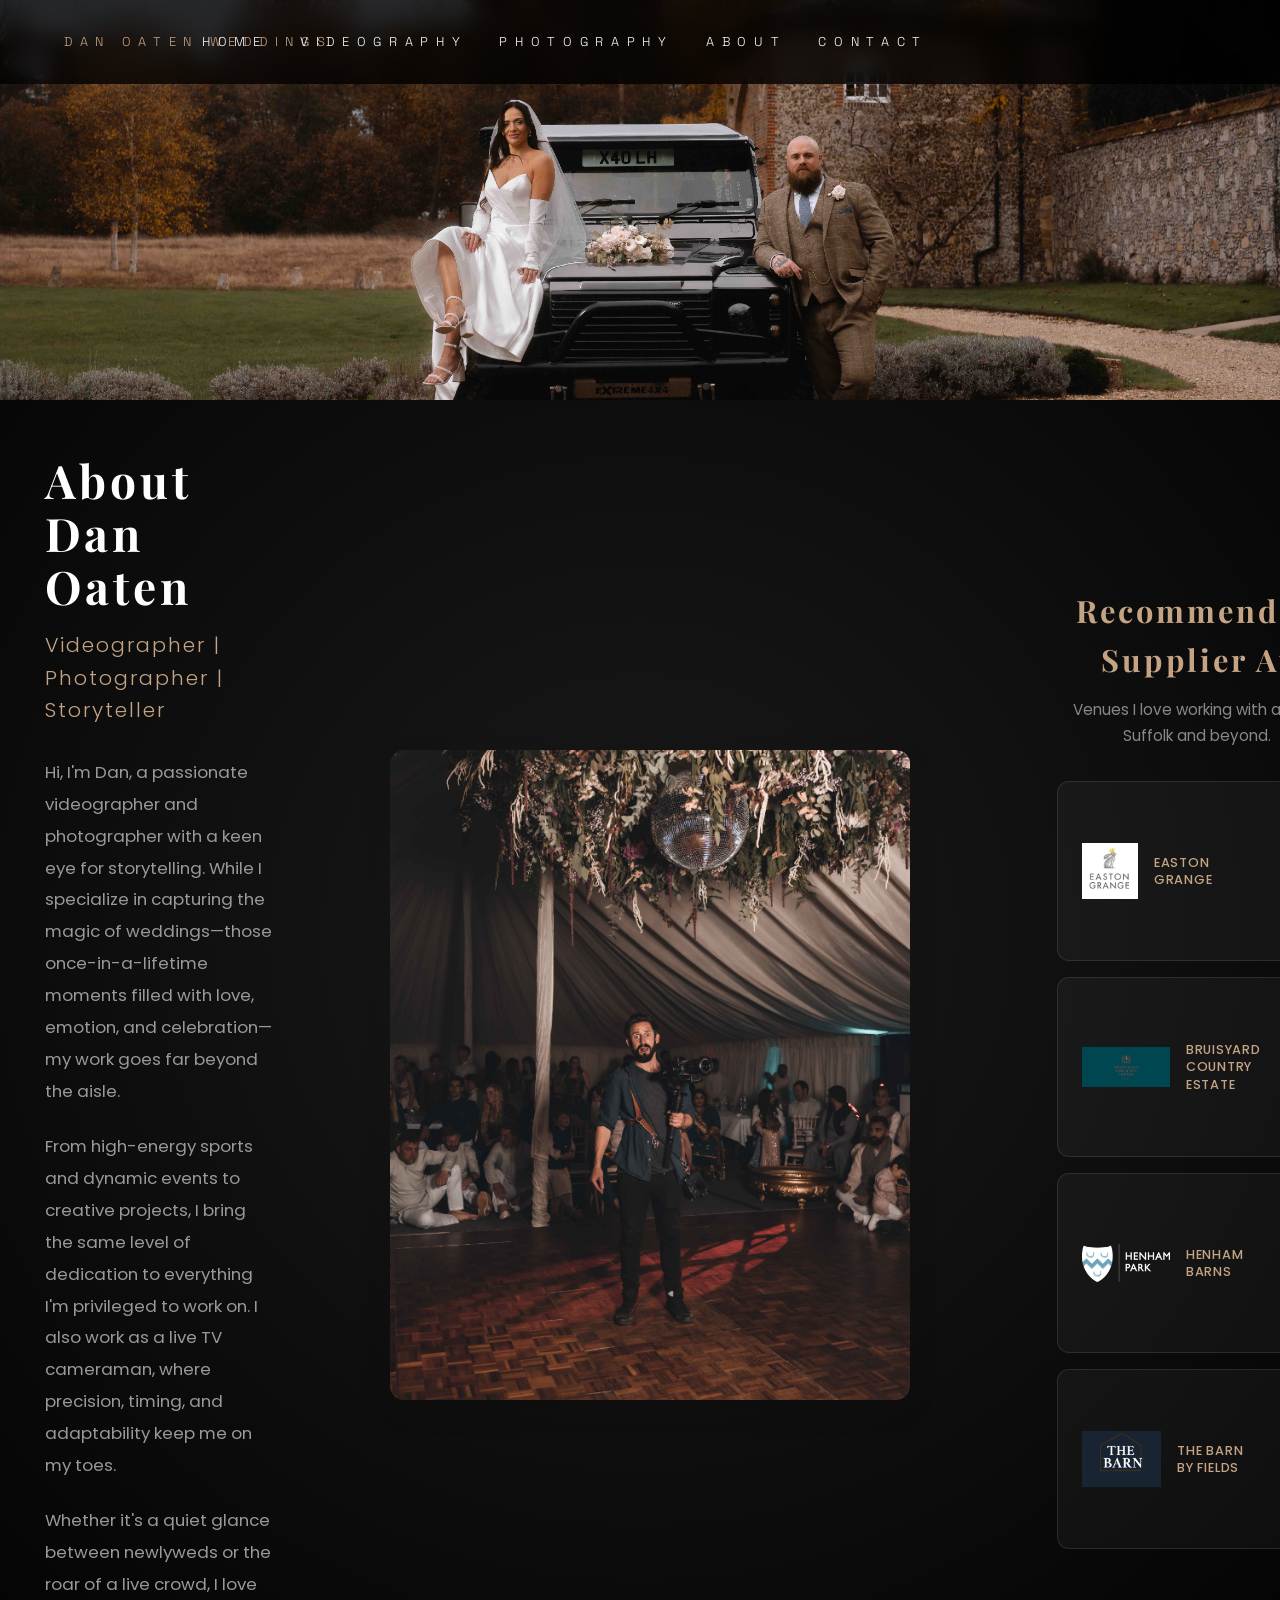
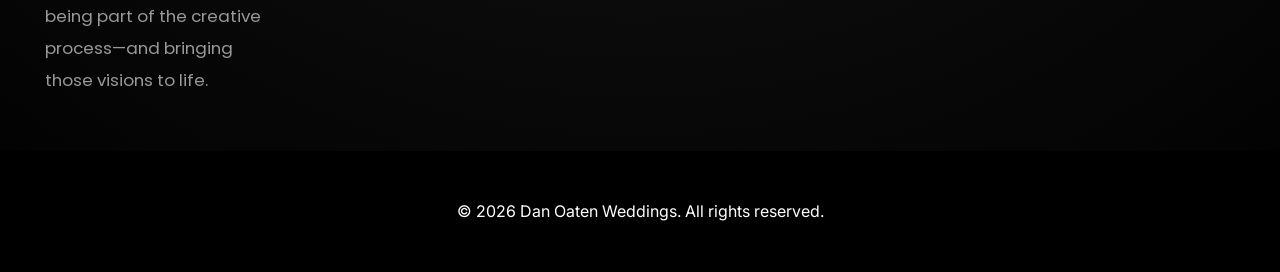
==== commit b339b81f: "Fix mobile photography story text size on photography page" ====
--- a/about.html
+++ b/about.html
@@ -45,7 +45,7 @@
         <div class="about-spread-layout">
             <section class="about-section about-spread-text">
                 <div class="about-text-container">
-                    <h1>About Me</h1>
+                    <h1>About Dan Oaten</h1>
                     <h2>Videographer | Photographer | Storyteller</h2>
                     <p>Hi, I'm Dan, a passionate videographer and photographer with a keen eye for storytelling. While I specialize in capturing the magic of weddings—those once-in-a-lifetime moments filled with love, emotion, and celebration—my work goes far beyond the aisle.</p>
                     <p>From high-energy sports and dynamic events to creative projects, I bring the same level of dedication to everything I'm privileged to work on. I also work as a live TV cameraman, where precision, timing, and adaptability keep me on my toes.</p>
--- a/styles.css
+++ b/styles.css
@@ -145,14 +145,31 @@
 
 .hero-youtube-iframe {
     position: absolute;
-    top: 50%;
-    left: 50%;
-    width: 100vw;
-    height: 56.25vw;
-    min-height: 100%;
-    min-width: 177.78vh;
-    transform: translate(-50%, -50%);
+    top: 0;
+    left: 0;
+    width: 100%;
+    height: 100%;
     border: 0;
+}
+
+.hero-youtube-poster {
+    display: none;
+}
+
+.hero-banner-video {
+    display: none;
+}
+
+@media (min-width: 769px) {
+    .hero-youtube-iframe {
+        top: 50%;
+        left: 50%;
+        width: 100vw;
+        height: 56.25vw;
+        min-height: 100%;
+        min-width: 177.78vh;
+        transform: translate(-50%, -50%);
+    }
 }
 
 .hero-video {
@@ -1044,6 +1061,20 @@
 }
 
 @media (max-width: 768px) {
+    html,
+    body {
+        overscroll-behavior-y: none;
+    }
+
+    body {
+        padding-top: calc(3.5rem + env(safe-area-inset-top, 0px));
+    }
+
+    .hero {
+        padding-top: 0;
+        background-image: none;
+    }
+
     .hero-content {
         padding: 2.5rem 1rem;
     }
@@ -1058,17 +1089,102 @@
         font-size: 1.35rem;
         letter-spacing: 0.08em;
         line-height: 1.45;
+        text-wrap: balance;
     }
 
     .hero-description {
         font-size: 0.9rem;
-        letter-spacing: 0.1em;
+        letter-spacing: 0.06em;
         line-height: 1.7;
-    }
-
-    .video-banner,
-    .banner-video-container,
-    .banner-image-container,
+        text-transform: none;
+    }
+
+    /* YouTube banners: 16:9 padding hack on iframe wrapper (reliable on iOS Safari) */
+    .hero .video-banner,
+    .video-banner-section .banner-video-container {
+        padding-top: 0;
+        height: auto;
+    }
+
+    .hero .video-banner {
+        position: relative;
+        z-index: 1;
+        isolation: isolate;
+        overflow: hidden;
+    }
+
+    .hero .video-banner .hero-youtube {
+        position: relative;
+        top: auto;
+        left: auto;
+        width: 100%;
+        height: auto;
+        aspect-ratio: 16 / 9;
+        padding-top: 0;
+        overflow: hidden;
+        transform: translateZ(0);
+    }
+
+    .hero .video-banner .hero-youtube-iframe {
+        display: none !important;
+        visibility: hidden;
+        opacity: 0;
+        width: 0;
+        height: 0;
+        pointer-events: none;
+    }
+
+    .hero .video-banner .hero-banner-video--mobile {
+        display: block;
+        position: absolute;
+        inset: 0;
+        width: 100%;
+        height: 100%;
+        max-width: none;
+        object-fit: cover;
+        object-position: center top;
+        pointer-events: none;
+        z-index: 2;
+        background: #000;
+        transform: translateZ(0);
+    }
+
+    .video-banner-section .banner-video-container .hero-youtube {
+        position: relative;
+        top: auto;
+        left: auto;
+        width: 100%;
+        height: 0;
+        padding-top: 56.25%;
+        overflow: hidden;
+    }
+
+    .video-banner-section .hero-youtube-iframe {
+        display: none;
+    }
+
+    .video-banner-section .hero-youtube-poster {
+        display: block;
+        position: absolute;
+        top: 0;
+        left: 0;
+        width: 100%;
+        height: 100%;
+        object-fit: cover;
+        object-position: center center;
+    }
+
+    /* Photo banner: 4:3 on mobile to show more of the image */
+    .photo-banner-section .banner-image-container {
+        height: 0;
+        padding-top: 75%;
+    }
+
+    .banner-image {
+        object-fit: cover;
+        object-position: center center;
+    }
+
     .commercial-banner-section .banner-video-container {
         padding-top: 56.25%;
     }
@@ -1166,11 +1282,6 @@
         padding: 0;
     }
 
-    .photography-header-text h1 {
-        font-size: 1.5rem;
-        letter-spacing: 0.12em;
-    }
-
     .photography-header-text h2 {
         font-size: 1rem;
         letter-spacing: 0.12em;
@@ -1281,7 +1392,14 @@
     }
 
     .hero-title {
-        font-size: 1.15rem;
+        font-size: 1.05rem;
+        letter-spacing: 0.06em;
+        line-height: 1.5;
+    }
+
+    .hero-description {
+        font-size: 0.85rem;
+        letter-spacing: 0.04em;
     }
 
     .banner-title,
@@ -1295,7 +1413,7 @@
     .photo-banner-section .banner-description,
     .commercial-banner-section .banner-description {
         font-size: 0.85rem;
-        letter-spacing: 0.08em;
+        letter-spacing: 0.04em;
     }
 
     .service-banner {
@@ -1621,16 +1739,20 @@
 
 @media (max-width: 768px) {
     .banner-text-container {
-        padding: 2rem 1rem;
+        padding: 1.75rem 1rem;
     }
 
     .banner-title {
-        font-size: 2rem;
+        font-size: 1.65rem;
+        letter-spacing: 0.1em;
+        text-wrap: balance;
     }
 
     .banner-description {
-    font-size: 1rem;
-        letter-spacing: 0.15em;
+        font-size: 0.9rem;
+        letter-spacing: 0.06em;
+        line-height: 1.65;
+        text-transform: none;
     }
 }
 
@@ -1706,16 +1828,20 @@
 
 @media (max-width: 768px) {
     .photo-banner-section .banner-text-container {
-        padding: 2rem 1rem;
+        padding: 1.75rem 1rem;
     }
 
     .photo-banner-section .banner-title {
-        font-size: 2rem;
+        font-size: 1.65rem;
+        letter-spacing: 0.1em;
+        text-wrap: balance;
     }
 
     .photo-banner-section .banner-description {
-        font-size: 1rem;
-        letter-spacing: 0.15em;
+        font-size: 0.9rem;
+        letter-spacing: 0.06em;
+        line-height: 1.65;
+        text-transform: none;
     }
 }
 
@@ -2835,4 +2961,42 @@
     height: 100%;
     border: 0;
     border-radius: 16px;
+}
+
+/* Photography page title — must stay on one line on mobile */
+@media (max-width: 768px) {
+    .photography-header-text .photography-page-title {
+        font-size: clamp(0.62rem, 2.85vw, 0.82rem);
+        letter-spacing: 0.05em;
+        white-space: nowrap;
+        word-break: keep-all;
+        overflow-wrap: normal;
+    }
+
+    /* Story descriptions — must come after base .wedding-text rules in this file */
+    .wedding-stories .wedding-story {
+        padding: 1rem 0.65rem;
+        margin-bottom: 1rem;
+    }
+
+    .wedding-stories .wedding-text {
+        font-size: 0.8rem;
+        margin-top: 0.65rem;
+        padding-left: 0;
+        line-height: 1.5;
+    }
+
+    .wedding-stories .wedding-text h3 {
+        font-size: 0.95rem;
+        letter-spacing: 0.08em;
+        margin-bottom: 0.35rem;
+    }
+
+    .wedding-stories .wedding-text p {
+        font-size: 0.75rem;
+        line-height: 1.5;
+        letter-spacing: 0.02em;
+        text-transform: none;
+        margin: 0;
+    }
 } 
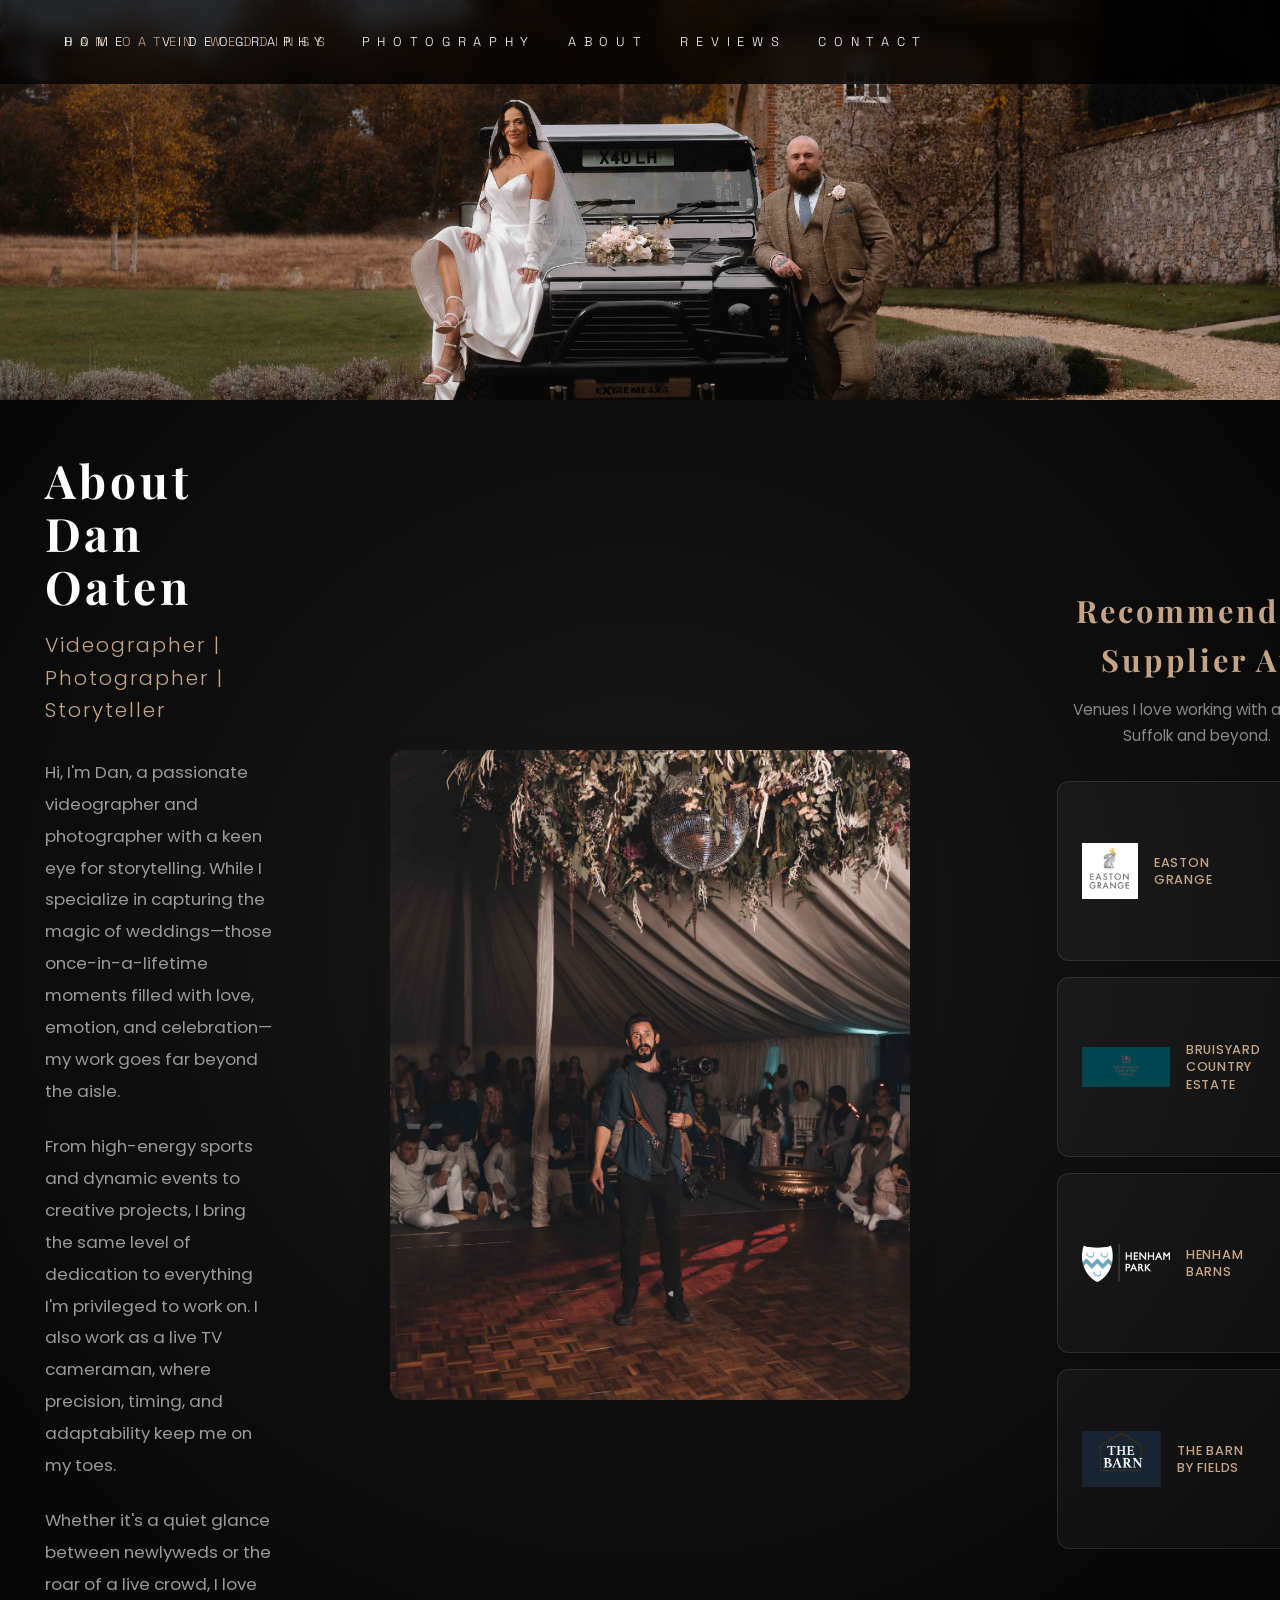
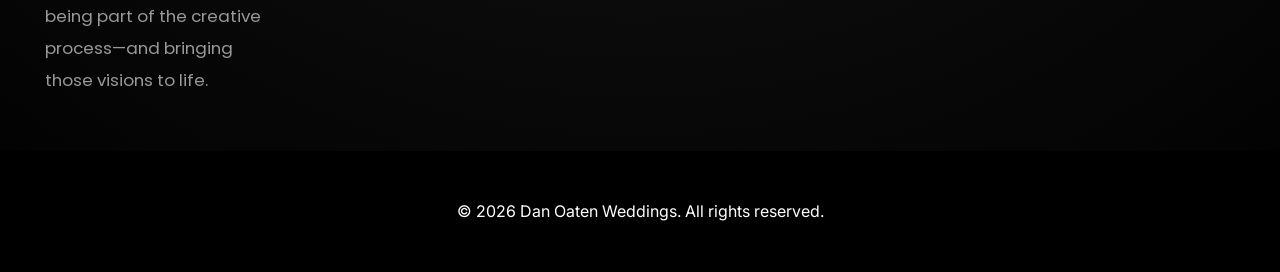
==== commit 023d16f9: "Add curated reviews page with nav link across the site. Give couples a dedicated place to read Googl" ====
--- a/about.html
+++ b/about.html
@@ -32,6 +32,7 @@
                 <a href="videography.html">VIDEOGRAPHY</a>
                 <a href="photography.html">PHOTOGRAPHY</a>
                 <a href="about.html">ABOUT</a>
+                <a href="reviews.html">REVIEWS</a>
                 <a href="contact.html">CONTACT</a>
             </div>
         </div>
--- a/styles.css
+++ b/styles.css
@@ -201,6 +201,14 @@
     padding: 2rem;
 }
 
+.hero-heading-block {
+    display: flex;
+    flex-direction: column;
+    gap: 1rem;
+    align-items: center;
+    text-align: center;
+}
+
 .hero-title {
     font-family: 'Inter', sans-serif;
     font-size: 2.5rem;
@@ -211,6 +219,20 @@
     letter-spacing: 0.15em;
     text-transform: uppercase;
     text-align: center;
+    text-wrap: balance;
+}
+
+.hero-tagline {
+    font-family: 'Space Grotesk', sans-serif;
+    font-size: 0.85rem;
+    line-height: 1.7;
+    color: #999;
+    font-weight: 100;
+    margin: 0;
+    letter-spacing: 0.18em;
+    text-transform: uppercase;
+    text-align: center;
+    text-wrap: balance;
 }
 
 .hero-description {
@@ -1081,7 +1103,7 @@
 
     .hero-text-container {
         grid-template-columns: 1fr;
-        gap: 1.5rem;
+        gap: 0.85rem;
         padding: 0.5rem;
     }
 
@@ -1090,6 +1112,13 @@
         letter-spacing: 0.08em;
         line-height: 1.45;
         text-wrap: balance;
+    }
+
+    .hero-tagline {
+        font-size: 0.72rem;
+        letter-spacing: 0.1em;
+        line-height: 1.6;
+        max-width: 22rem;
     }
 
     .hero-description {
@@ -2974,29 +3003,281 @@
     }
 
     /* Story descriptions — must come after base .wedding-text rules in this file */
+    .wedding-stories {
+        --story-inner-gap: 0.45rem;
+        --story-outer-gap: 0;
+        gap: var(--story-outer-gap);
+        padding: 0 0.5rem;
+    }
+
+    .wedding-stories .wedding-divider {
+        display: none;
+    }
+
     .wedding-stories .wedding-story {
-        padding: 1rem 0.65rem;
-        margin-bottom: 1rem;
+        background: transparent;
+        padding: 0 0.65rem;
+        margin-bottom: 0;
+        gap: var(--story-inner-gap);
+        border-radius: 0;
+        min-height: 0;
+    }
+
+    .wedding-stories .wedding-images {
+        gap: 0.65rem;
     }
 
     .wedding-stories .wedding-text {
         font-size: 0.8rem;
-        margin-top: 0.65rem;
+        margin-top: 0;
+        margin-bottom: 0;
         padding-left: 0;
-        line-height: 1.5;
+        padding-top: 0;
+        padding-bottom: 0;
+        line-height: 1.4;
+        justify-content: flex-start;
     }
 
     .wedding-stories .wedding-text h3 {
         font-size: 0.95rem;
         letter-spacing: 0.08em;
-        margin-bottom: 0.35rem;
+        margin-bottom: 0.15rem;
     }
 
     .wedding-stories .wedding-text p {
         font-size: 0.75rem;
-        line-height: 1.5;
+        line-height: 1.4;
         letter-spacing: 0.02em;
         text-transform: none;
         margin: 0;
     }
+}
+
+/* Reviews Page */
+.reviews-page {
+    padding-top: 80px;
+    background: var(--primary-color);
+    min-height: 100vh;
+}
+
+.reviews-hero {
+    text-align: center;
+    padding: 5rem 2rem 3rem;
+    background: linear-gradient(to bottom, rgba(0, 0, 0, 0.9), rgba(0, 0, 0, 1));
+}
+
+.reviews-hero h1 {
+    font-size: 3rem;
+    font-weight: 300;
+    margin-bottom: 1.25rem;
+    letter-spacing: 0.15em;
+    text-transform: uppercase;
+}
+
+.reviews-hero p {
+    font-size: 1.1rem;
+    color: #999;
+    max-width: 560px;
+    margin: 0 auto;
+    letter-spacing: 0.08em;
+    line-height: 1.7;
+}
+
+.reviews-summary {
+    max-width: 720px;
+    margin: 0 auto;
+    padding: 0 2rem 3rem;
+    text-align: center;
+    display: flex;
+    flex-direction: column;
+    align-items: center;
+    gap: 2rem;
+}
+
+.reviews-rating-block {
+    display: flex;
+    flex-direction: column;
+    align-items: center;
+    gap: 0.75rem;
+}
+
+.reviews-score {
+    font-family: 'Space Grotesk', sans-serif;
+    font-size: 4rem;
+    font-weight: 300;
+    line-height: 1;
+    color: #C4A484;
+}
+
+.reviews-stars {
+    display: flex;
+    gap: 0.35rem;
+    color: #C4A484;
+    font-size: 1.25rem;
+}
+
+.reviews-source {
+    display: flex;
+    align-items: center;
+    gap: 0.5rem;
+    font-size: 0.85rem;
+    letter-spacing: 0.12em;
+    text-transform: uppercase;
+    color: #999;
+}
+
+.reviews-google-button {
+    display: inline-flex;
+    align-items: center;
+    justify-content: center;
+    gap: 0.75rem;
+    padding: 1rem 2rem;
+    background: #C4A484;
+    color: #fff;
+    text-decoration: none;
+    border-radius: 5px;
+    font-family: 'Space Grotesk', sans-serif;
+    font-size: 0.85rem;
+    font-weight: 500;
+    letter-spacing: 0.08em;
+    text-transform: uppercase;
+    transition: all 0.3s ease;
+}
+
+.reviews-google-button:hover {
+    background: #b38f6f;
+    transform: translateY(-2px);
+}
+
+.reviews-grid {
+    max-width: 1100px;
+    margin: 0 auto;
+    padding: 0 2rem 4rem;
+    display: grid;
+    grid-template-columns: repeat(2, 1fr);
+    gap: 2rem;
+}
+
+.review-card {
+    background: rgba(255, 255, 255, 0.03);
+    border: 1px solid rgba(196, 164, 132, 0.15);
+    border-radius: 8px;
+    padding: 2rem;
+    display: flex;
+    flex-direction: column;
+    gap: 1.25rem;
+}
+
+.review-stars {
+    color: #C4A484;
+    font-size: 0.85rem;
+    letter-spacing: 0.15em;
+}
+
+.review-quote {
+    margin: 0;
+    font-size: 1rem;
+    line-height: 1.75;
+    color: #ccc;
+    font-style: italic;
+    flex: 1;
+}
+
+.review-quote::before {
+    content: "\201C";
+    color: #C4A484;
+    font-size: 1.5rem;
+    line-height: 0;
+    vertical-align: -0.3em;
+    margin-right: 0.15rem;
+}
+
+.review-author {
+    font-family: 'Space Grotesk', sans-serif;
+    font-size: 0.8rem;
+    letter-spacing: 0.15em;
+    text-transform: uppercase;
+    color: #C4A484;
+    font-style: normal;
+}
+
+.nav-links a[aria-current="page"] {
+    color: #C4A484;
+}
+
+.reviews-cta {
+    text-align: center;
+    padding: 2rem 2rem 5rem;
+}
+
+.reviews-cta p {
+    font-size: 1rem;
+    letter-spacing: 0.1em;
+    color: #999;
+    margin-bottom: 1.25rem;
+    text-transform: uppercase;
+}
+
+.reviews-contact-link {
+    display: inline-block;
+    padding: 0.85rem 2rem;
+    border: 1px solid #C4A484;
+    color: #C4A484;
+    text-decoration: none;
+    font-family: 'Space Grotesk', sans-serif;
+    font-size: 0.8rem;
+    letter-spacing: 0.15em;
+    text-transform: uppercase;
+    border-radius: 5px;
+    transition: all 0.3s ease;
+}
+
+.reviews-contact-link:hover {
+    background: #C4A484;
+    color: #000;
+}
+
+@media (max-width: 768px) {
+    .reviews-hero {
+        padding: 3.5rem 1.25rem 2rem;
+    }
+
+    .reviews-hero h1 {
+        font-size: 1.75rem;
+        letter-spacing: 0.12em;
+    }
+
+    .reviews-hero p {
+        font-size: 0.9rem;
+        letter-spacing: 0.05em;
+    }
+
+    .reviews-summary {
+        padding: 0 1.25rem 2rem;
+    }
+
+    .reviews-score {
+        font-size: 3rem;
+    }
+
+    .reviews-grid {
+        grid-template-columns: 1fr;
+        padding: 0 1.25rem 3rem;
+        gap: 1.25rem;
+    }
+
+    .review-card {
+        padding: 1.5rem;
+    }
+
+    .review-quote {
+        font-size: 0.9rem;
+    }
+
+    .reviews-google-button {
+        width: 100%;
+        max-width: 320px;
+        padding: 0.9rem 1.25rem;
+        font-size: 0.75rem;
+    }
 } 
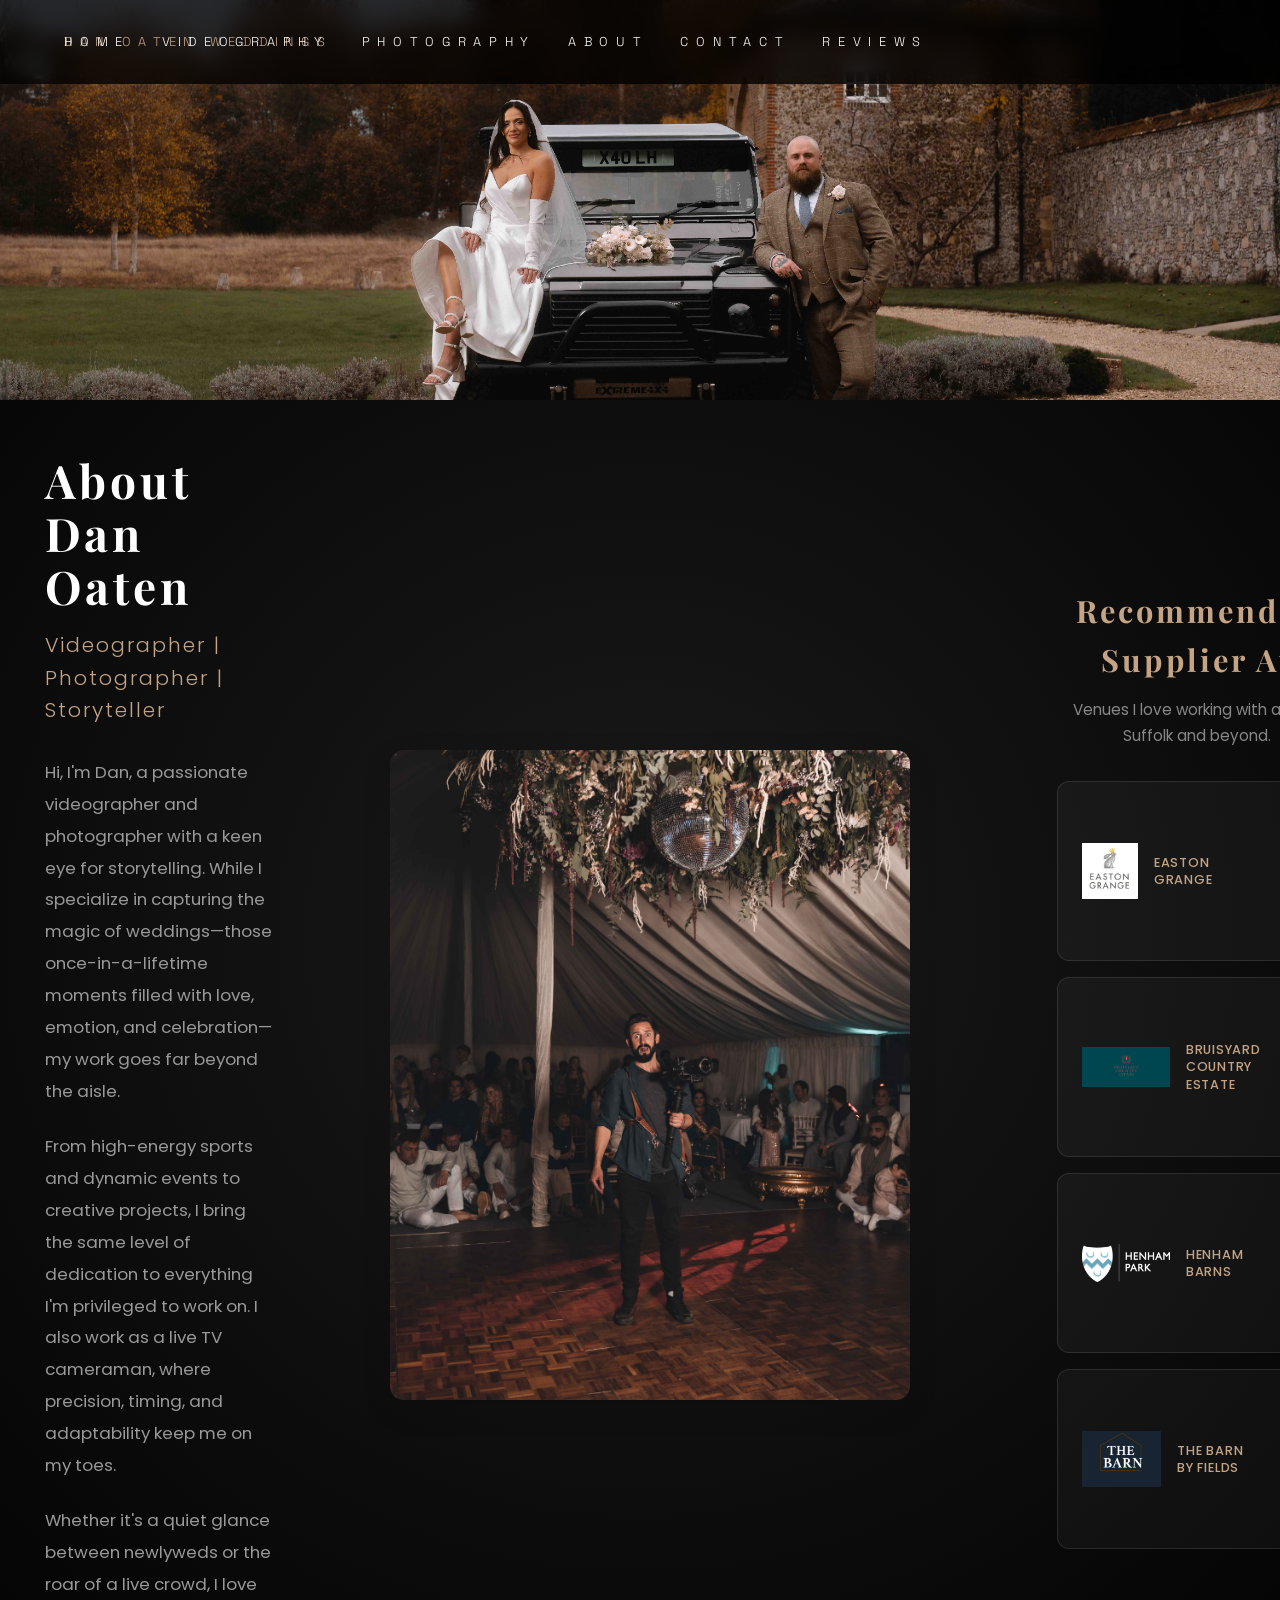
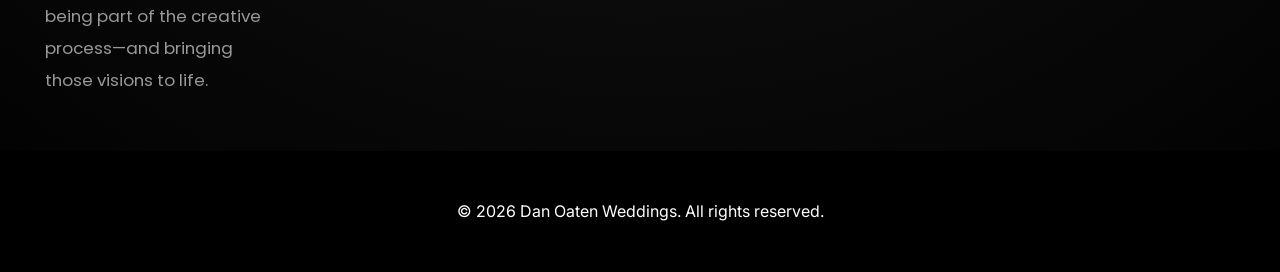
==== commit e28b15bd: "Move Reviews to last in nav and add eighth review card. Keeps the reviews grid balanced at four rows" ====
--- a/about.html
+++ b/about.html
@@ -32,8 +32,8 @@
                 <a href="videography.html">VIDEOGRAPHY</a>
                 <a href="photography.html">PHOTOGRAPHY</a>
                 <a href="about.html">ABOUT</a>
+                <a href="contact.html">CONTACT</a>
                 <a href="reviews.html">REVIEWS</a>
-                <a href="contact.html">CONTACT</a>
             </div>
         </div>
     </nav>
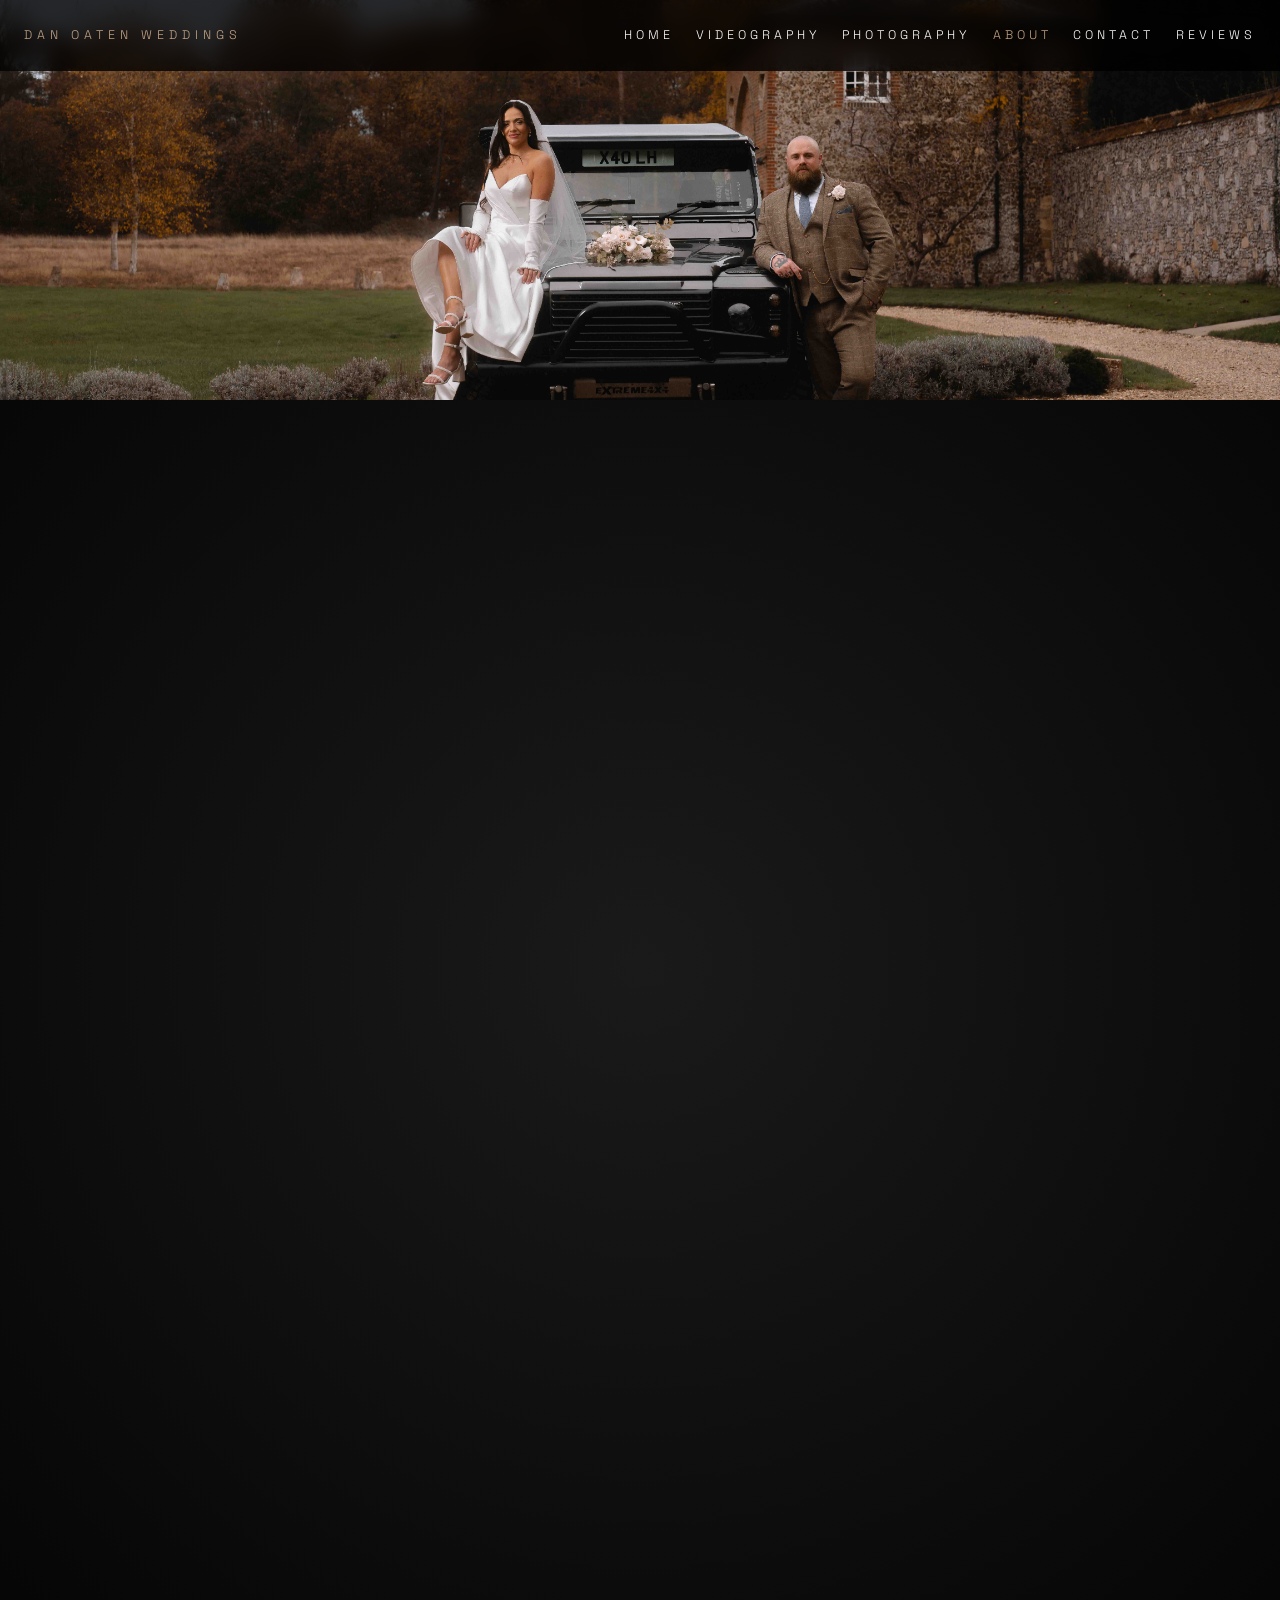
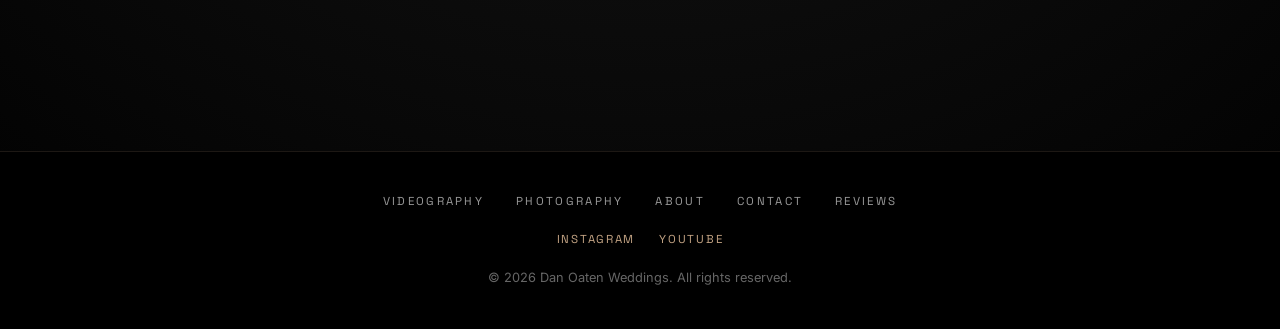
==== commit 8bdd5ee0: "Improve site UX with lightbox, CTAs, scroll reveal, and shared footer. Adds site.js for nav, sticky " ====
--- a/about.html
+++ b/about.html
@@ -16,7 +16,7 @@
     <meta name="twitter:title" content="About - Dan Oaten Weddings">
     <meta name="twitter:description" content="Meet Dan Oaten — Suffolk wedding videographer, photographer and live TV cameraman.">
     <meta name="twitter:image" content="https://danoatenweddings.com/PHOTOS%20FOR%20WEB/WEB%20COMPRESSED%20VERSIONS/PIC%20OF%20DAN.jpg">
-    <link rel="stylesheet" href="styles.css">
+    <link rel="stylesheet" href="styles.css?v=18">
     <link rel="preconnect" href="https://fonts.googleapis.com">
     <link rel="preconnect" href="https://fonts.gstatic.com" crossorigin>
     <link href="https://fonts.googleapis.com/css2?family=Playfair+Display:wght@400;700&family=Poppins:wght@300;400;500;600&display=swap" rel="stylesheet">
@@ -24,7 +24,7 @@
 </head>
 <body>
     <nav class="navbar">
-        <div class="logo">DAN OATEN WEDDINGS</div>
+        <a href="index.html" class="logo">DAN OATEN WEDDINGS</a>
         <div class="nav-content">
             <button class="mobile-menu-button">☰</button>
             <div class="nav-links">
@@ -44,7 +44,7 @@
 
     <main class="about-main">
         <div class="about-spread-layout">
-            <section class="about-section about-spread-text">
+            <section class="about-section about-spread-text scroll-reveal">
                 <div class="about-text-container">
                     <h1>About Dan Oaten</h1>
                     <h2>Videographer | Photographer | Storyteller</h2>
@@ -53,10 +53,10 @@
                     <p>Whether it's a quiet glance between newlyweds or the roar of a live crowd, I love being part of the creative process—and bringing those visions to life.</p>
                 </div>
             </section>
-            <div class="about-spread-photo">
+            <div class="about-spread-photo scroll-reveal">
                 <img src="PHOTOS FOR WEB/WEB COMPRESSED VERSIONS/PIC OF DAN.jpg" alt="Dan Oaten" class="about-image about-portrait">
             </div>
-            <section class="recommended-suppliers about-spread-suppliers">
+            <section class="recommended-suppliers about-spread-suppliers scroll-reveal">
             <h2 class="recommended-title">Recommended Supplier At</h2>
             <p class="recommended-subtitle">Venues I love working with across Suffolk and beyond.</p>
             <div class="recommended-grid">
@@ -109,66 +109,24 @@
         </div>
     </main>
 
-    <footer>
+    <footer class="site-footer">
         <div class="footer-content">
-            <p>&copy; 2026 Dan Oaten Weddings. All rights reserved.</p>
+            <nav class="footer-nav" aria-label="Footer">
+                <a href="videography.html">Videography</a>
+                <a href="photography.html">Photography</a>
+                <a href="about.html">About</a>
+                <a href="contact.html">Contact</a>
+                <a href="reviews.html">Reviews</a>
+            </nav>
+            <div class="footer-social">
+                <a href="https://instagram.com/danoatenweddings" target="_blank" rel="noopener noreferrer">Instagram</a>
+                <a href="https://www.youtube.com/channel/UCGWJz1EuunqIZIr-zbtcZ6g" target="_blank" rel="noopener noreferrer">YouTube</a>
+            </div>
+            <p class="footer-copy">&copy; 2026 Dan Oaten Weddings. All rights reserved.</p>
         </div>
     </footer>
 
-    <script src="script.js"></script>
-    <script>
-        // Basic navbar scroll effect
-        window.addEventListener('scroll', function() {
-            const navbar = document.querySelector('.navbar');
-            if (window.scrollY > 50) {
-                navbar.classList.add('scrolled');
-            } else {
-                navbar.classList.remove('scrolled');
-            }
-        });
-
-        // Mobile menu
-        const mobileMenuButton = document.querySelector('.mobile-menu-button');
-        const navLinks = document.querySelector('.nav-links');
-        const navbar = document.querySelector('.navbar');
-
-        function setMobileMenuOpen(isOpen) {
-            if (!navLinks || !navbar) return;
-            navLinks.classList.toggle('active', isOpen);
-            navbar.classList.toggle('menu-open', isOpen);
-            document.body.style.overflow = isOpen ? 'hidden' : '';
-            if (mobileMenuButton) {
-                mobileMenuButton.setAttribute('aria-expanded', isOpen ? 'true' : 'false');
-                mobileMenuButton.textContent = isOpen ? '✕' : '☰';
-            }
-        }
-
-        if (mobileMenuButton && navLinks) {
-            mobileMenuButton.setAttribute('aria-expanded', 'false');
-            mobileMenuButton.setAttribute('aria-label', 'Toggle navigation menu');
-
-            mobileMenuButton.addEventListener('click', (e) => {
-                e.stopPropagation();
-                setMobileMenuOpen(!navLinks.classList.contains('active'));
-            });
-
-            document.querySelectorAll('.nav-links a').forEach(link => {
-                link.addEventListener('click', () => {
-                    setMobileMenuOpen(false);
-                });
-            });
-        }
-
-        // Email submission
-        function sendEmail(event) {
-            event.preventDefault();
-            const email = document.getElementById('subscriberEmail').value;
-            const subject = 'New Website Subscriber';
-            const body = `A new subscriber has signed up with the email: ${email}`;
-            const mailtoLink = `mailto:danoatenmedia@gmail.com?subject=${encodeURIComponent(subject)}&body=${encodeURIComponent(body)}`;
-            window.location.href = mailtoLink;
-            document.getElementById('subscriberEmail').value = '';
-        }
-    </script>
+    <script defer data-domain="danoatenweddings.com" src="https://plausible.io/js/script.js"></script>
+    <script src="site.js"></script>
 </body>
 </html> 
--- a/styles.css
+++ b/styles.css
@@ -49,11 +49,12 @@
     background: rgba(0, 0, 0, 0.8);
     backdrop-filter: blur(10px);
     z-index: 1000;
-    padding: 1.5rem 0;
+    padding: 1.1rem 1.5rem;
     margin: 0;
     display: flex;
-    justify-content: flex-end;
+    justify-content: space-between;
     align-items: center;
+    gap: 1rem;
 }
 
 .navbar.scrolled {
@@ -62,15 +63,19 @@
 
 .logo {
     font-family: 'Space Grotesk', sans-serif;
-    font-size: 0.8rem;
+    font-size: 0.78rem;
     font-weight: 100;
-    letter-spacing: 0.6em;
+    letter-spacing: 0.4em;
     color: #C4A484;
     text-transform: uppercase;
     margin: 0;
-    padding: 0 2rem;
-    position: absolute;
-    left: 2rem;
+    padding: 0;
+    position: relative;
+    left: auto;
+    flex: 0 1 auto;
+    min-width: 0;
+    line-height: 1.3;
+    white-space: nowrap;
 }
 
 .camera-logo {
@@ -87,32 +92,59 @@
 .nav-content {
     display: flex;
     align-items: center;
-    padding: 0 2rem;
+    padding: 0;
     position: relative;
-    margin-right: 25%;
+    margin-right: 0;
+    flex: 0 1 auto;
+    min-width: 0;
 }
 
 .nav-links {
     display: flex;
-    gap: 2rem;
+    gap: 1.35rem;
     margin: 0;
     padding: 0;
+    flex-wrap: nowrap;
+    justify-content: flex-end;
 }
 
 .nav-links a {
     font-family: 'Space Grotesk', sans-serif;
-    font-size: 0.8rem;
+    font-size: 0.78rem;
     font-weight: 100;
-    letter-spacing: 0.6em;
+    letter-spacing: 0.32em;
     color: #fff;
     text-decoration: none;
     text-transform: uppercase;
     transition: color 0.3s ease;
     padding: 0.5rem 0;
+    white-space: nowrap;
 }
 
 .nav-links a:hover {
     color: #C4A484;
+}
+
+/* Large desktop — bigger nav type while keeping flex layout (no overlap) */
+@media (min-width: 1401px) {
+    .navbar {
+        padding: 1.65rem 2.5rem;
+        gap: 1.75rem;
+    }
+
+    .logo {
+        font-size: 0.95rem;
+        letter-spacing: 0.48em;
+    }
+
+    .nav-links {
+        gap: 2.25rem;
+    }
+
+    .nav-links a {
+        font-size: 0.95rem;
+        letter-spacing: 0.38em;
+    }
 }
 
 /* Hero Section */
@@ -989,6 +1021,45 @@
     min-height: 44px;
     touch-action: manipulation;
     -webkit-tap-highlight-color: transparent;
+}
+
+/* Laptop / MacBook — hero tweaks (navbar flex layout applies to all desktop) */
+@media (max-width: 1400px) and (min-width: 993px) {
+    .hero-title {
+        font-size: 2rem;
+        letter-spacing: 0.12em;
+    }
+
+    .hero-text-container {
+        gap: 2.5rem;
+        padding: 1.5rem;
+    }
+
+    .hero-content {
+        padding: 5rem 1.5rem;
+    }
+}
+
+@media (max-width: 1200px) and (min-width: 993px) {
+    .navbar {
+        padding: 1rem 1.25rem;
+        gap: 0.75rem;
+    }
+
+    .logo {
+        font-size: 0.62rem;
+        letter-spacing: 0.28em;
+    }
+
+    .nav-links {
+        gap: 0.75rem;
+    }
+
+    .nav-links a {
+        font-size: 0.62rem;
+        letter-spacing: 0.2em;
+        padding: 0.35rem 0;
+    }
 }
 
 /* Responsive Design */
@@ -2561,6 +2632,7 @@
     border-radius: 16px;
     object-fit: cover;
     box-shadow: 0 8px 32px rgba(0,0,0,0.25);
+    background: rgba(255, 255, 255, 0.04);
 }
 
 .wedding-text {
@@ -3158,6 +3230,14 @@
     gap: 2rem;
 }
 
+/* Large desktop: 4 across × 2 rows — same card styling, wider grid only */
+@media (min-width: 1400px) {
+    .reviews-grid {
+        max-width: min(2168px, calc(100vw - 4rem));
+        grid-template-columns: repeat(4, 1fr);
+    }
+}
+
 .review-card {
     background: rgba(255, 255, 255, 0.03);
     border: 1px solid rgba(196, 164, 132, 0.15);
@@ -3280,4 +3360,355 @@
         padding: 0.9rem 1.25rem;
         font-size: 0.75rem;
     }
-} +}
+
+a.logo {
+    text-decoration: none;
+    color: #C4A484;
+    transition: color 0.3s ease;
+}
+
+a.logo:hover {
+    color: #e0c9a8;
+}
+
+.hero-cta-row {
+    display: flex;
+    justify-content: center;
+    margin-top: 2rem;
+}
+
+.hero-cta-button {
+    display: inline-block;
+    padding: 1rem 2.25rem;
+    background: #C4A484;
+    color: #000;
+    text-decoration: none;
+    border-radius: 50px;
+    font-family: 'Space Grotesk', sans-serif;
+    font-size: 0.85rem;
+    font-weight: 400;
+    letter-spacing: 0.25em;
+    text-transform: uppercase;
+    transition: transform 0.3s ease, background 0.3s ease, box-shadow 0.3s ease;
+}
+
+.hero-cta-button:hover {
+    transform: translateY(-3px);
+    background: #d4b894;
+    box-shadow: 0 8px 24px rgba(196, 164, 132, 0.35);
+}
+
+/* Reviews teaser — homepage */
+.reviews-teaser {
+    background: linear-gradient(to bottom, rgba(0, 0, 0, 1), rgba(0, 0, 0, 0.95));
+    padding: 3rem 2rem;
+    text-align: center;
+}
+
+.reviews-teaser-inner {
+    max-width: 640px;
+    margin: 0 auto;
+    display: flex;
+    flex-direction: column;
+    align-items: center;
+    gap: 0.75rem;
+}
+
+.reviews-teaser-stars {
+    color: #C4A484;
+    font-size: 1.1rem;
+    letter-spacing: 0.2em;
+}
+
+.reviews-teaser-score {
+    font-family: 'Space Grotesk', sans-serif;
+    font-size: 1rem;
+    letter-spacing: 0.2em;
+    text-transform: uppercase;
+    color: #fff;
+    margin: 0;
+}
+
+.reviews-teaser-text {
+    font-family: 'Space Grotesk', sans-serif;
+    font-size: 0.9rem;
+    color: #999;
+    margin: 0;
+    letter-spacing: 0.08em;
+}
+
+.reviews-teaser-link {
+    display: inline-block;
+    margin-top: 0.5rem;
+    font-family: 'Space Grotesk', sans-serif;
+    font-size: 0.8rem;
+    letter-spacing: 0.25em;
+    text-transform: uppercase;
+    color: #C4A484;
+    text-decoration: none;
+    border-bottom: 1px solid rgba(196, 164, 132, 0.4);
+    padding-bottom: 0.15rem;
+    transition: color 0.3s ease, border-color 0.3s ease;
+}
+
+.reviews-teaser-link:hover {
+    color: #e0c9a8;
+    border-color: #e0c9a8;
+}
+
+/* Clickable homepage banner sections */
+.banner-link-section {
+    position: relative;
+    display: block;
+    text-decoration: none;
+    color: inherit;
+    transition: opacity 0.3s ease;
+}
+
+.banner-link-section:hover {
+    opacity: 0.97;
+}
+
+.banner-link-section .banner-section-cta {
+    display: inline-block;
+    margin-top: 1.25rem;
+    font-family: 'Space Grotesk', sans-serif;
+    font-size: 0.8rem;
+    letter-spacing: 0.25em;
+    text-transform: uppercase;
+    color: #C4A484;
+    border-bottom: 1px solid rgba(196, 164, 132, 0.4);
+    padding-bottom: 0.15rem;
+    transition: color 0.3s ease, border-color 0.3s ease;
+}
+
+.banner-link-section:hover .banner-section-cta {
+    color: #e0c9a8;
+    border-color: #e0c9a8;
+}
+
+.banner-link-section .banner-image,
+.banner-link-section .banner-video-container {
+    transition: transform 0.5s ease;
+}
+
+.banner-link-section:hover .banner-image {
+    transform: scale(1.03);
+}
+
+.banner-link-section:hover .banner-video-container .hero-youtube-iframe,
+.banner-link-section:hover .banner-video-container .hero-youtube-poster {
+    transform: scale(1.03);
+}
+
+/* Site footer */
+.site-footer {
+    background: #000;
+    border-top: 1px solid rgba(196, 164, 132, 0.15);
+    padding: 2.5rem 2rem;
+}
+
+.site-footer .footer-content {
+    max-width: 1200px;
+    margin: 0 auto;
+    display: flex;
+    flex-direction: column;
+    align-items: center;
+    gap: 1.25rem;
+    text-align: center;
+}
+
+.footer-nav {
+    display: flex;
+    flex-wrap: wrap;
+    justify-content: center;
+    gap: 1.25rem 2rem;
+}
+
+.footer-nav a {
+    font-family: 'Space Grotesk', sans-serif;
+    font-size: 0.72rem;
+    letter-spacing: 0.2em;
+    text-transform: uppercase;
+    color: #999;
+    text-decoration: none;
+    transition: color 0.3s ease;
+}
+
+.footer-nav a:hover {
+    color: #C4A484;
+}
+
+.footer-social {
+    display: flex;
+    gap: 1.5rem;
+}
+
+.footer-social a {
+    font-family: 'Space Grotesk', sans-serif;
+    font-size: 0.72rem;
+    letter-spacing: 0.15em;
+    text-transform: uppercase;
+    color: #C4A484;
+    text-decoration: none;
+    transition: color 0.3s ease;
+}
+
+.footer-social a:hover {
+    color: #e0c9a8;
+}
+
+.footer-copy {
+    font-size: 0.8rem;
+    color: #666;
+    margin: 0;
+}
+
+/* Sticky enquire — mobile only */
+.sticky-enquire {
+    display: none;
+}
+
+@media (max-width: 992px) {
+    body:not(:has(.contact-page)) {
+        padding-bottom: 5rem;
+    }
+
+    .sticky-enquire {
+        display: flex;
+        align-items: center;
+        justify-content: center;
+        position: fixed;
+        bottom: 1.25rem;
+        left: 50%;
+        transform: translateX(-50%);
+        z-index: 999;
+        padding: 0.85rem 2rem;
+        background: #C4A484;
+        color: #000;
+        text-decoration: none;
+        border-radius: 50px;
+        font-family: 'Space Grotesk', sans-serif;
+        font-size: 0.75rem;
+        font-weight: 500;
+        letter-spacing: 0.2em;
+        text-transform: uppercase;
+        box-shadow: 0 4px 20px rgba(0, 0, 0, 0.45);
+        transition: transform 0.3s ease, background 0.3s ease;
+    }
+
+    .sticky-enquire:hover {
+        background: #d4b894;
+        transform: translateX(-50%) translateY(-2px);
+    }
+
+    body:has(.contact-page) .sticky-enquire {
+        display: none;
+    }
+}
+
+/* Videography — featured film */
+.video-featured {
+    max-width: 1200px;
+    margin: 0 auto;
+    padding: 1rem 2rem 3rem;
+}
+
+.video-featured-label {
+    text-align: center;
+    font-family: 'Space Grotesk', sans-serif;
+    font-size: 0.75rem;
+    letter-spacing: 0.35em;
+    text-transform: uppercase;
+    color: #C4A484;
+    margin: 0 0 1.25rem;
+}
+
+.video-featured .video-container {
+    border-radius: 4px;
+    overflow: hidden;
+    box-shadow: 0 12px 40px rgba(0, 0, 0, 0.5);
+}
+
+.video-featured .video-description {
+    text-align: center;
+    margin-top: 1.25rem;
+}
+
+.video-gallery-heading {
+    text-align: center;
+    font-family: 'Space Grotesk', sans-serif;
+    font-size: 0.85rem;
+    letter-spacing: 0.25em;
+    text-transform: uppercase;
+    color: #666;
+    margin: 0 0 2rem;
+    padding: 0 2rem;
+}
+
+/* Photography — gallery hover + lightbox cursor */
+.wedding-images img,
+.other-occasions-images img {
+    cursor: zoom-in;
+    transition: transform 0.35s ease, box-shadow 0.35s ease;
+}
+
+.wedding-images img:hover,
+.other-occasions-images img:hover {
+    transform: scale(1.02);
+    box-shadow: 0 8px 24px rgba(0, 0, 0, 0.4);
+    z-index: 1;
+    position: relative;
+}
+
+/* Scroll reveal — site-wide */
+@media (prefers-reduced-motion: no-preference) {
+    .scroll-reveal {
+        opacity: 0;
+        transform: translateY(36px);
+        transition: opacity 0.85s ease, transform 0.85s ease;
+    }
+
+    .scroll-reveal.is-visible {
+        opacity: 1;
+        transform: translateY(0);
+    }
+
+    .scroll-reveal-stagger > * {
+        opacity: 0;
+        transform: translateY(24px) scale(0.98);
+        transition: opacity 0.65s ease, transform 0.65s ease;
+    }
+
+    .scroll-reveal-stagger.is-visible > * {
+        opacity: 1;
+        transform: translateY(0) scale(1);
+    }
+
+    .scroll-reveal-stagger.is-visible > *:nth-child(1) { transition-delay: 0.05s; }
+    .scroll-reveal-stagger.is-visible > *:nth-child(2) { transition-delay: 0.1s; }
+    .scroll-reveal-stagger.is-visible > *:nth-child(3) { transition-delay: 0.15s; }
+    .scroll-reveal-stagger.is-visible > *:nth-child(4) { transition-delay: 0.2s; }
+    .scroll-reveal-stagger.is-visible > *:nth-child(5) { transition-delay: 0.25s; }
+    .scroll-reveal-stagger.is-visible > *:nth-child(6) { transition-delay: 0.3s; }
+    .scroll-reveal-stagger.is-visible > *:nth-child(7) { transition-delay: 0.35s; }
+    .scroll-reveal-stagger.is-visible > *:nth-child(8) { transition-delay: 0.4s; }
+    .scroll-reveal-stagger.is-visible > *:nth-child(9) { transition-delay: 0.45s; }
+    .scroll-reveal-stagger.is-visible > *:nth-child(10) { transition-delay: 0.5s; }
+    .scroll-reveal-stagger.is-visible > *:nth-child(11) { transition-delay: 0.55s; }
+    .scroll-reveal-stagger.is-visible > *:nth-child(12) { transition-delay: 0.6s; }
+    .scroll-reveal-stagger.is-visible > *:nth-child(n+13) { transition-delay: 0.65s; }
+}
+
+@media (max-width: 768px) {
+    .hero-cta-button {
+        font-size: 0.75rem;
+        padding: 0.9rem 1.75rem;
+    }
+
+    .footer-nav {
+        gap: 0.85rem 1.25rem;
+    }
+}
+ 
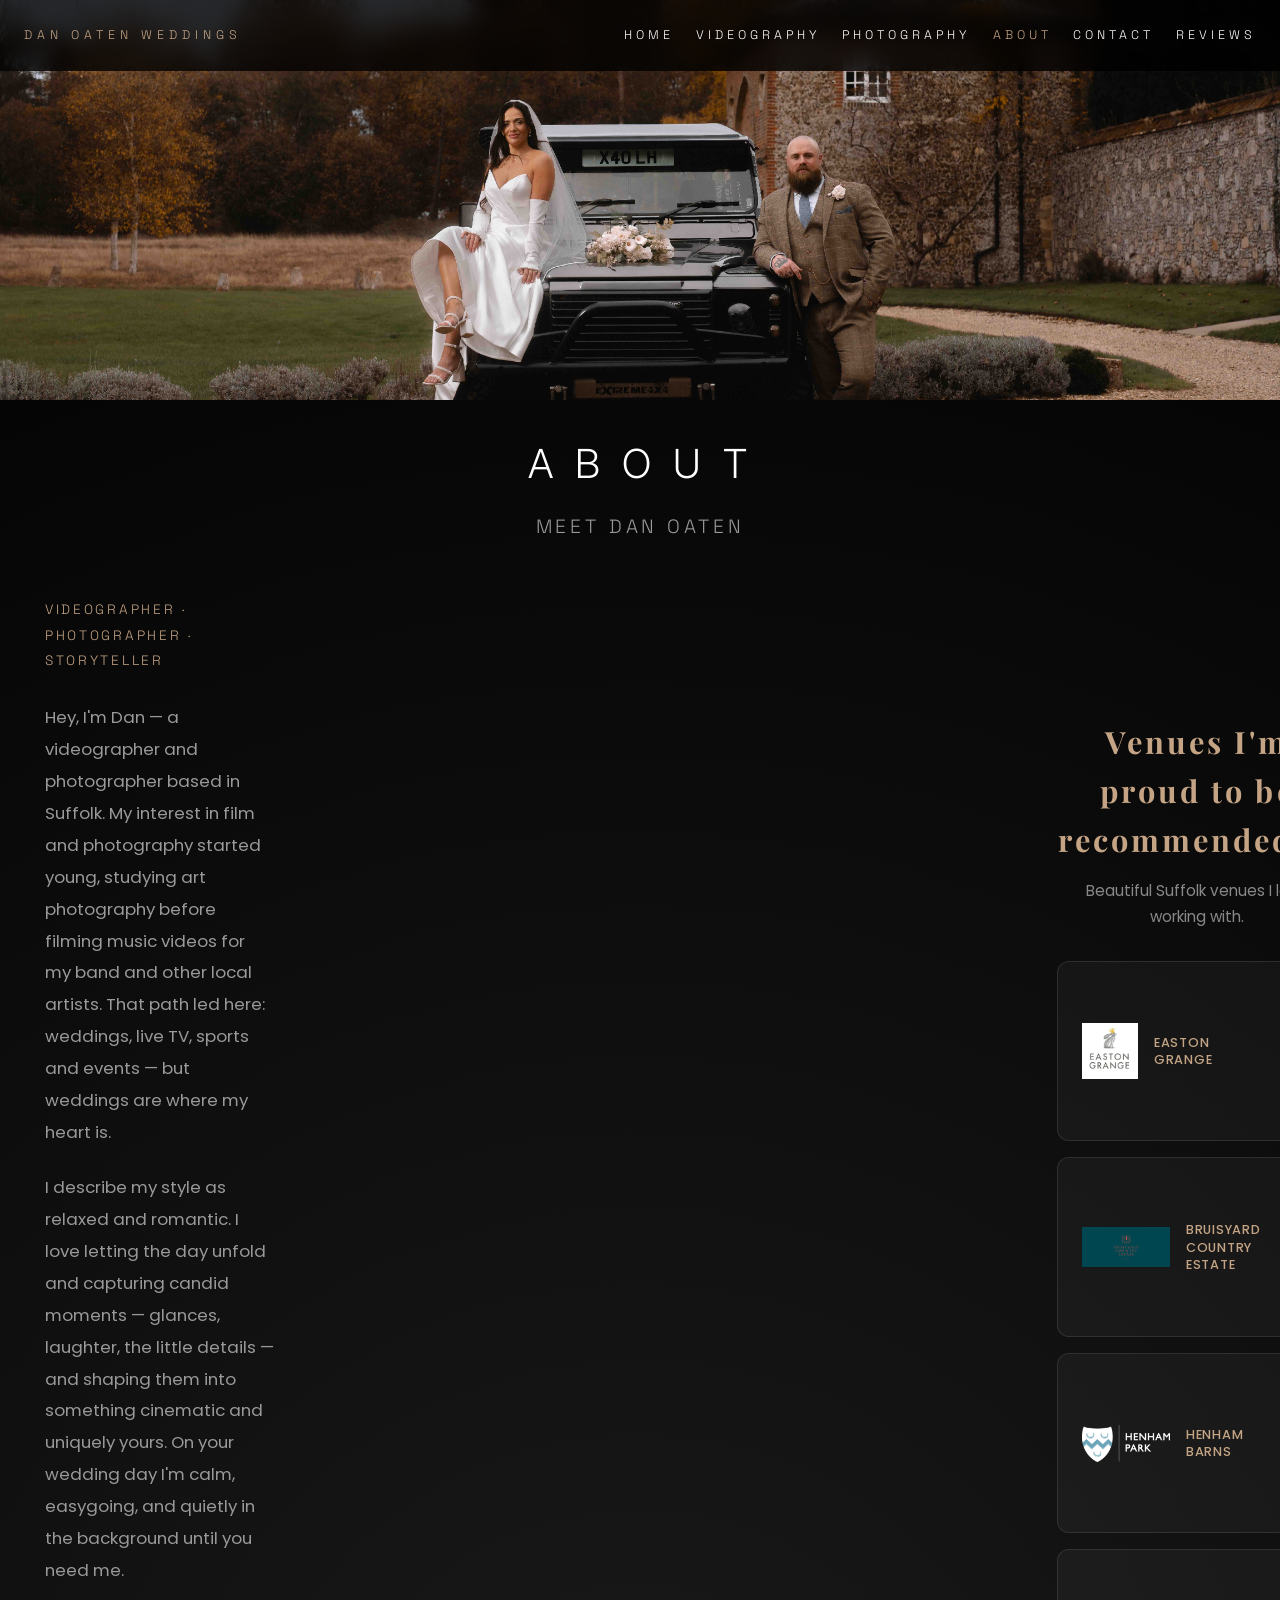
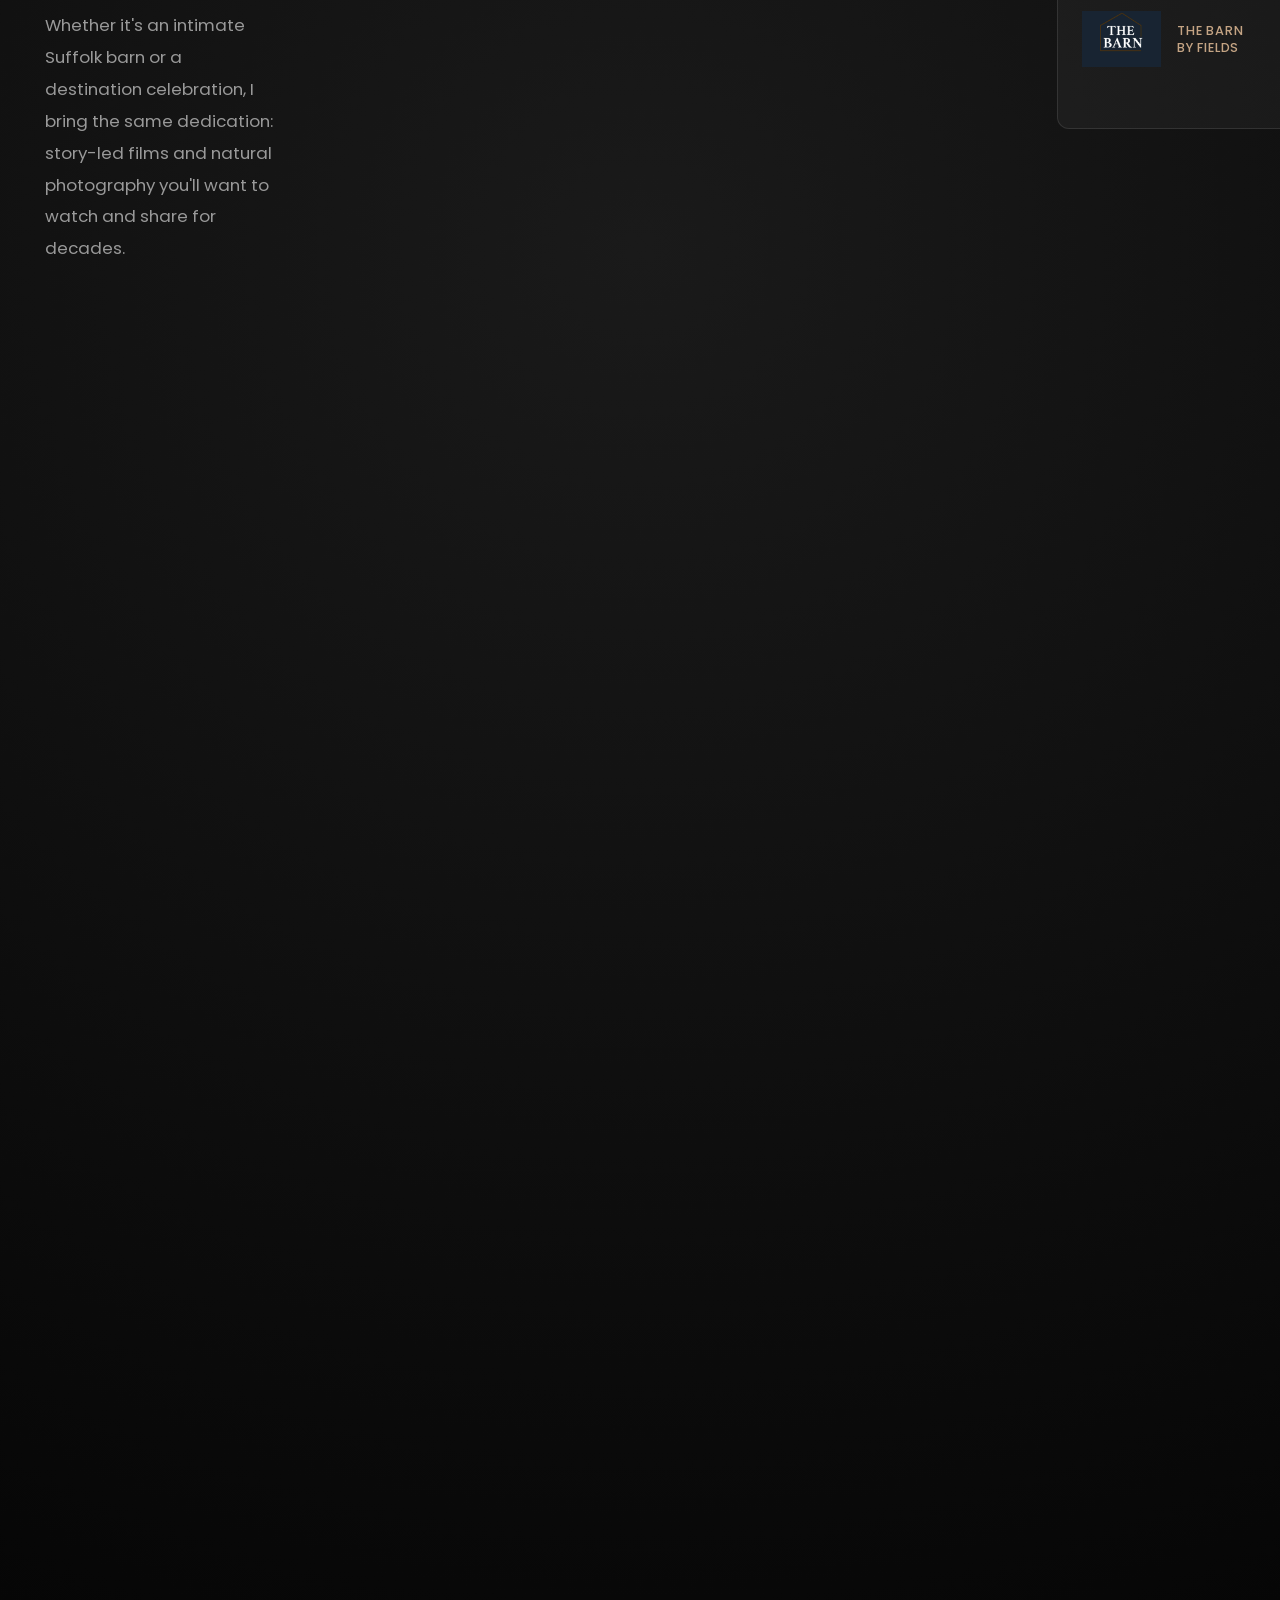
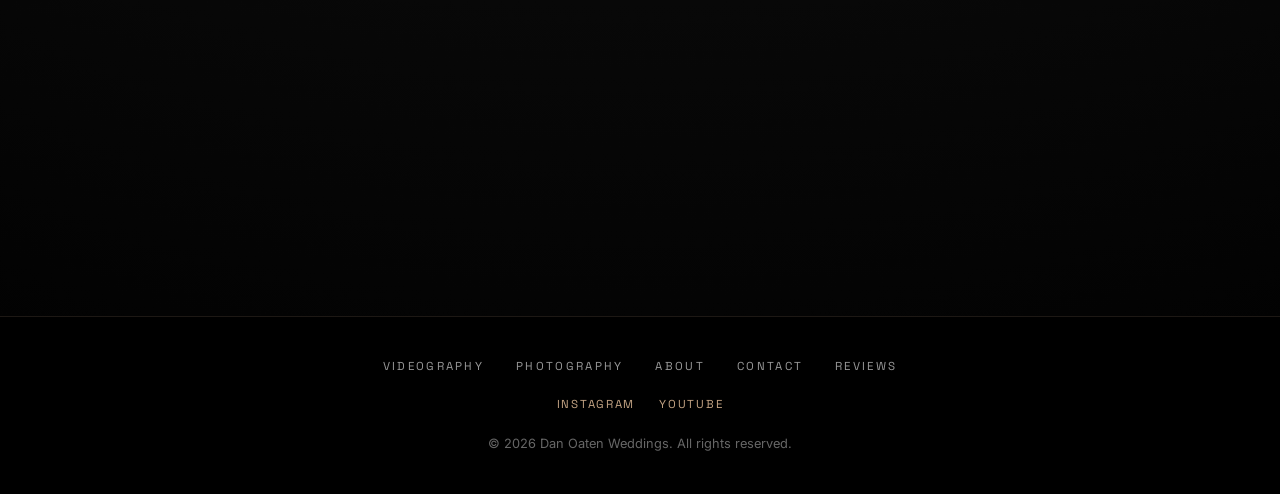
==== commit c80d4d70: "Enhance About page with personal copy, showreel, and CTA. Adds how-I-work section, review snippet, s" ====
--- a/about.html
+++ b/about.html
@@ -4,19 +4,19 @@
     <meta charset="UTF-8">
     <meta name="viewport" content="width=device-width, initial-scale=1.0">
     <title>About - Dan Oaten Weddings</title>
-    <meta name="description" content="Meet Dan Oaten — Suffolk wedding videographer, photographer and live TV cameraman. Story-led films and photography for couples across the UK and abroad.">
+    <meta name="description" content="Meet Dan Oaten — Suffolk wedding videographer and photographer. Relaxed, cinematic films and natural photography for UK and destination weddings. Recommended supplier at top Suffolk venues.">
     <link rel="canonical" href="https://danoatenweddings.com/about.html">
     <meta property="og:type" content="website">
     <meta property="og:site_name" content="Dan Oaten Weddings">
     <meta property="og:title" content="About - Dan Oaten Weddings">
-    <meta property="og:description" content="Meet Dan Oaten — Suffolk wedding videographer, photographer and live TV cameraman. Story-led films and photography for couples across the UK and abroad.">
+    <meta property="og:description" content="Meet Dan Oaten — Suffolk wedding videographer and photographer. Relaxed, story-led films and natural photography for couples across the UK and abroad.">
     <meta property="og:url" content="https://danoatenweddings.com/about.html">
     <meta property="og:image" content="https://danoatenweddings.com/PHOTOS%20FOR%20WEB/WEB%20COMPRESSED%20VERSIONS/PIC%20OF%20DAN.jpg">
     <meta name="twitter:card" content="summary_large_image">
     <meta name="twitter:title" content="About - Dan Oaten Weddings">
     <meta name="twitter:description" content="Meet Dan Oaten — Suffolk wedding videographer, photographer and live TV cameraman.">
     <meta name="twitter:image" content="https://danoatenweddings.com/PHOTOS%20FOR%20WEB/WEB%20COMPRESSED%20VERSIONS/PIC%20OF%20DAN.jpg">
-    <link rel="stylesheet" href="styles.css?v=18">
+    <link rel="stylesheet" href="styles.css?v=21">
     <link rel="preconnect" href="https://fonts.googleapis.com">
     <link rel="preconnect" href="https://fonts.gstatic.com" crossorigin>
     <link href="https://fonts.googleapis.com/css2?family=Playfair+Display:wght@400;700&family=Poppins:wght@300;400;500;600&display=swap" rel="stylesheet">
@@ -42,23 +42,27 @@
         <img src="PHOTOS FOR WEB/WEB COMPRESSED VERSIONS/iveta and liam 1.jpg" alt="Wedding couple with Land Rover" class="hero-image">
     </header>
 
+    <section class="about-header-text scroll-reveal">
+        <h1 class="about-page-title">A&nbsp;B&nbsp;O&nbsp;U&nbsp;T</h1>
+        <h2 class="about-page-subtitle">Meet Dan Oaten</h2>
+    </section>
+
     <main class="about-main">
         <div class="about-spread-layout">
             <section class="about-section about-spread-text scroll-reveal">
                 <div class="about-text-container">
-                    <h1>About Dan Oaten</h1>
-                    <h2>Videographer | Photographer | Storyteller</h2>
-                    <p>Hi, I'm Dan, a passionate videographer and photographer with a keen eye for storytelling. While I specialize in capturing the magic of weddings—those once-in-a-lifetime moments filled with love, emotion, and celebration—my work goes far beyond the aisle.</p>
-                    <p>From high-energy sports and dynamic events to creative projects, I bring the same level of dedication to everything I'm privileged to work on. I also work as a live TV cameraman, where precision, timing, and adaptability keep me on my toes.</p>
-                    <p>Whether it's a quiet glance between newlyweds or the roar of a live crowd, I love being part of the creative process—and bringing those visions to life.</p>
+                    <p class="about-role-line">Videographer · Photographer · Storyteller</p>
+                    <p>Hey, I'm Dan — a videographer and photographer based in Suffolk. My interest in film and photography started young, studying art photography before filming music videos for my band and other local artists. That path led here: weddings, live TV, sports and events — but weddings are where my heart is.</p>
+                    <p>I describe my style as relaxed and romantic. I love letting the day unfold and capturing candid moments — glances, laughter, the little details — and shaping them into something cinematic and uniquely yours. On your wedding day I'm calm, easygoing, and quietly in the background until you need me.</p>
+                    <p>Whether it's an intimate Suffolk barn or a destination celebration, I bring the same dedication: story-led films and natural photography you'll want to watch and share for decades.</p>
                 </div>
             </section>
             <div class="about-spread-photo scroll-reveal">
-                <img src="PHOTOS FOR WEB/WEB COMPRESSED VERSIONS/PIC OF DAN.jpg" alt="Dan Oaten" class="about-image about-portrait">
+                <img src="PHOTOS FOR WEB/WEB COMPRESSED VERSIONS/PIC OF DAN.jpg" alt="Dan Oaten, wedding videographer and photographer" class="about-image about-portrait">
             </div>
             <section class="recommended-suppliers about-spread-suppliers scroll-reveal">
-            <h2 class="recommended-title">Recommended Supplier At</h2>
-            <p class="recommended-subtitle">Venues I love working with across Suffolk and beyond.</p>
+            <h2 class="recommended-title">Venues I'm proud to be recommended at</h2>
+            <p class="recommended-subtitle">Beautiful Suffolk venues I love working with.</p>
             <div class="recommended-grid">
                 <div class="venue-card">
                     <a href="https://www.eastongrange.co.uk/" target="_blank" rel="noopener" class="venue-website-link">
@@ -107,6 +111,44 @@
             </div>
         </section>
         </div>
+
+        <section class="about-how-i-work scroll-reveal" aria-labelledby="about-how-heading">
+            <h2 id="about-how-heading" class="about-section-heading">How I work on your day</h2>
+            <ul class="about-how-list">
+                <li>A calm, unobtrusive presence — so you can stay present and enjoy every moment</li>
+                <li>Candid, natural coverage — real emotion over stiff posing</li>
+                <li>Cinematic films and timeless photography — crafted with care after your day</li>
+                <li>Flexible packages for videography, photography, or both</li>
+            </ul>
+        </section>
+
+        <section class="about-showreel scroll-reveal" aria-labelledby="about-showreel-heading">
+            <h2 id="about-showreel-heading" class="about-section-heading">A glimpse of my work</h2>
+            <div class="about-video-container">
+                <iframe
+                    src="https://www.youtube-nocookie.com/embed/7D-t5KvVeIo?rel=0&modestbranding=1&playsinline=1"
+                    title="Dan Oaten Weddings showreel"
+                    allow="accelerometer; autoplay; clipboard-write; encrypted-media; gyroscope; picture-in-picture; web-share"
+                    allowfullscreen
+                    loading="lazy"
+                ></iframe>
+            </div>
+        </section>
+
+        <section class="about-review-snippet scroll-reveal" aria-label="Client review">
+            <div class="about-review-stars" aria-hidden="true">★★★★★</div>
+            <p class="about-review-score">5.0 · Google Reviews</p>
+            <blockquote class="about-review-quote">
+                From the moment we booked Dan, we absolutely knew we made the right choice. We've had so many compliments from family and friends saying it's the best wedding video they've ever seen.
+            </blockquote>
+            <footer class="about-review-author">Hannah &amp; James Green</footer>
+            <a href="reviews.html" class="about-review-link">Read all reviews</a>
+        </section>
+
+        <section class="about-cta scroll-reveal">
+            <p class="about-cta-text">Planning your wedding?</p>
+            <a href="contact.html" class="hero-cta-button">Let's chat about your wedding</a>
+        </section>
     </main>
 
     <footer class="site-footer">
--- a/styles.css
+++ b/styles.css
@@ -3457,20 +3457,19 @@
     border-color: #e0c9a8;
 }
 
-/* Clickable homepage banner sections */
-.banner-link-section {
+/* Clickable homepage banner sections — no hover effects on media */
+.banner-clickable {
     position: relative;
-    display: block;
+}
+
+.banner-stretch-link {
+    position: absolute;
+    inset: 0;
+    z-index: 2;
     text-decoration: none;
-    color: inherit;
-    transition: opacity 0.3s ease;
-}
-
-.banner-link-section:hover {
-    opacity: 0.97;
-}
-
-.banner-link-section .banner-section-cta {
+}
+
+.banner-clickable .banner-section-cta {
     display: inline-block;
     margin-top: 1.25rem;
     font-family: 'Space Grotesk', sans-serif;
@@ -3480,26 +3479,18 @@
     color: #C4A484;
     border-bottom: 1px solid rgba(196, 164, 132, 0.4);
     padding-bottom: 0.15rem;
-    transition: color 0.3s ease, border-color 0.3s ease;
-}
-
-.banner-link-section:hover .banner-section-cta {
-    color: #e0c9a8;
-    border-color: #e0c9a8;
-}
-
-.banner-link-section .banner-image,
-.banner-link-section .banner-video-container {
-    transition: transform 0.5s ease;
-}
-
-.banner-link-section:hover .banner-image {
-    transform: scale(1.03);
-}
-
-.banner-link-section:hover .banner-video-container .hero-youtube-iframe,
-.banner-link-section:hover .banner-video-container .hero-youtube-poster {
-    transform: scale(1.03);
+}
+
+.banner-clickable .banner-text-container {
+    position: relative;
+    z-index: 3;
+    pointer-events: none;
+}
+
+.banner-clickable .banner-video-container,
+.banner-clickable .banner-image-container {
+    position: relative;
+    z-index: 1;
 }
 
 /* Site footer */
@@ -3647,21 +3638,6 @@
     padding: 0 2rem;
 }
 
-/* Photography — gallery hover + lightbox cursor */
-.wedding-images img,
-.other-occasions-images img {
-    cursor: zoom-in;
-    transition: transform 0.35s ease, box-shadow 0.35s ease;
-}
-
-.wedding-images img:hover,
-.other-occasions-images img:hover {
-    transform: scale(1.02);
-    box-shadow: 0 8px 24px rgba(0, 0, 0, 0.4);
-    z-index: 1;
-    position: relative;
-}
-
 /* Scroll reveal — site-wide */
 @media (prefers-reduced-motion: no-preference) {
     .scroll-reveal {
@@ -3710,5 +3686,197 @@
     .footer-nav {
         gap: 0.85rem 1.25rem;
     }
+
+    .about-header-text .about-page-title {
+        font-size: clamp(0.62rem, 2.85vw, 0.82rem);
+        letter-spacing: 0.05em;
+        white-space: nowrap;
+    }
+
+    .about-how-list {
+        grid-template-columns: 1fr;
+    }
+}
+
+/* About page — enhanced sections */
+.about-header-text {
+    text-align: center;
+    margin: 2rem 0 1rem;
+    padding: 0 1rem;
+}
+
+.about-page-title {
+    font-family: 'Inter', sans-serif;
+    font-size: 2.5rem;
+    font-weight: 300;
+    letter-spacing: 0.15em;
+    margin: 0 0 1rem;
+    text-transform: uppercase;
+    color: #fff;
+}
+
+.about-page-subtitle {
+    font-family: 'Space Grotesk', sans-serif;
+    font-size: 1.2rem;
+    color: #999;
+    font-weight: 100;
+    margin: 0 0 2rem;
+    letter-spacing: 0.2em;
+    text-transform: uppercase;
+}
+
+.about-spread-text .about-text-container .about-role-line {
+    font-family: 'Space Grotesk', sans-serif;
+    font-size: 0.85rem;
+    font-weight: 100;
+    letter-spacing: 0.2em;
+    text-transform: uppercase;
+    color: #C4A484;
+    margin: 0 0 1.75rem;
+}
+
+.about-section-heading {
+    font-family: 'Inter', sans-serif;
+    font-size: 1.75rem;
+    font-weight: 300;
+    letter-spacing: 0.12em;
+    text-transform: uppercase;
+    text-align: center;
+    color: #fff;
+    margin: 0 0 2rem;
+}
+
+.about-how-i-work {
+    max-width: 900px;
+    margin: 4rem auto;
+    padding: 0 1.5rem;
+}
+
+.about-how-list {
+    list-style: none;
+    margin: 0;
+    padding: 0;
+    display: grid;
+    grid-template-columns: repeat(2, 1fr);
+    gap: 1.25rem 2rem;
+}
+
+.about-how-list li {
+    font-family: 'Poppins', sans-serif;
+    font-size: 1rem;
+    line-height: 1.7;
+    color: #aaa;
+    padding-left: 1.25rem;
+    position: relative;
+}
+
+.about-how-list li::before {
+    content: '';
+    position: absolute;
+    left: 0;
+    top: 0.65em;
+    width: 6px;
+    height: 6px;
+    border-radius: 50%;
+    background: #C4A484;
+}
+
+.about-showreel {
+    max-width: 960px;
+    margin: 4rem auto;
+    padding: 0 1.5rem;
+}
+
+.about-video-container {
+    position: relative;
+    width: 100%;
+    aspect-ratio: 16 / 9;
+    overflow: hidden;
+    border-radius: 4px;
+    box-shadow: 0 12px 40px rgba(0, 0, 0, 0.45);
+}
+
+.about-video-container iframe {
+    position: absolute;
+    inset: 0;
+    width: 100%;
+    height: 100%;
+    border: 0;
+}
+
+.about-review-snippet {
+    max-width: 720px;
+    margin: 4rem auto;
+    padding: 2.5rem 2rem;
+    text-align: center;
+    border: 1px solid rgba(196, 164, 132, 0.2);
+    border-radius: 8px;
+    background: rgba(255, 255, 255, 0.03);
+}
+
+.about-review-stars {
+    color: #C4A484;
+    font-size: 0.9rem;
+    letter-spacing: 0.15em;
+    margin-bottom: 0.5rem;
+}
+
+.about-review-score {
+    font-family: 'Space Grotesk', sans-serif;
+    font-size: 0.75rem;
+    letter-spacing: 0.2em;
+    text-transform: uppercase;
+    color: #888;
+    margin: 0 0 1.25rem;
+}
+
+.about-review-quote {
+    margin: 0 0 1.25rem;
+    font-family: 'Poppins', sans-serif;
+    font-size: 1.05rem;
+    line-height: 1.75;
+    color: #ccc;
+    font-style: italic;
+}
+
+.about-review-author {
+    font-family: 'Space Grotesk', sans-serif;
+    font-size: 0.8rem;
+    letter-spacing: 0.15em;
+    text-transform: uppercase;
+    color: #C4A484;
+    margin-bottom: 1.25rem;
+}
+
+.about-review-link {
+    font-family: 'Space Grotesk', sans-serif;
+    font-size: 0.75rem;
+    letter-spacing: 0.25em;
+    text-transform: uppercase;
+    color: #C4A484;
+    text-decoration: none;
+    border-bottom: 1px solid rgba(196, 164, 132, 0.4);
+    padding-bottom: 0.15rem;
+    transition: color 0.3s ease, border-color 0.3s ease;
+}
+
+.about-review-link:hover {
+    color: #e0c9a8;
+    border-color: #e0c9a8;
+}
+
+.about-cta {
+    text-align: center;
+    margin: 4rem auto 5rem;
+    padding: 0 1.5rem;
+}
+
+.about-cta-text {
+    font-family: 'Space Grotesk', sans-serif;
+    font-size: 0.9rem;
+    letter-spacing: 0.15em;
+    text-transform: uppercase;
+    color: #999;
+    margin: 0 0 1.25rem;
 }
  
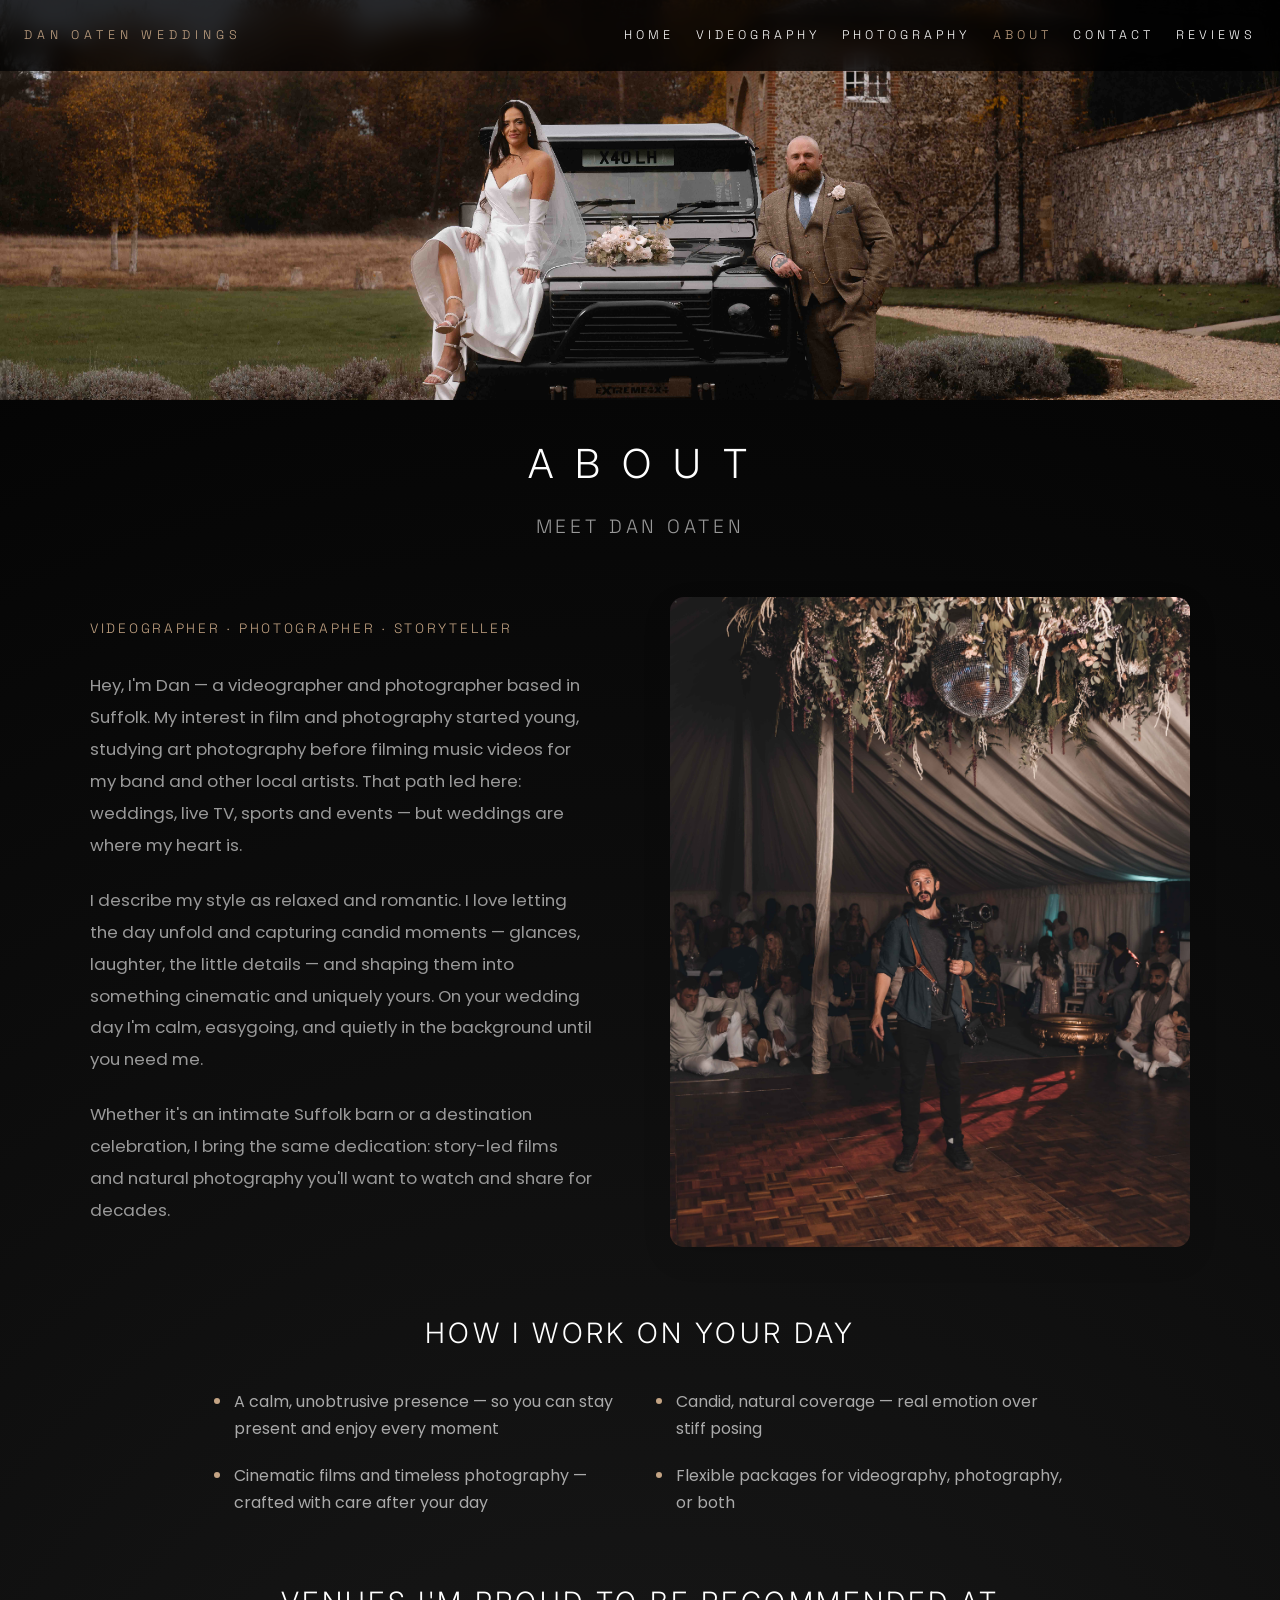
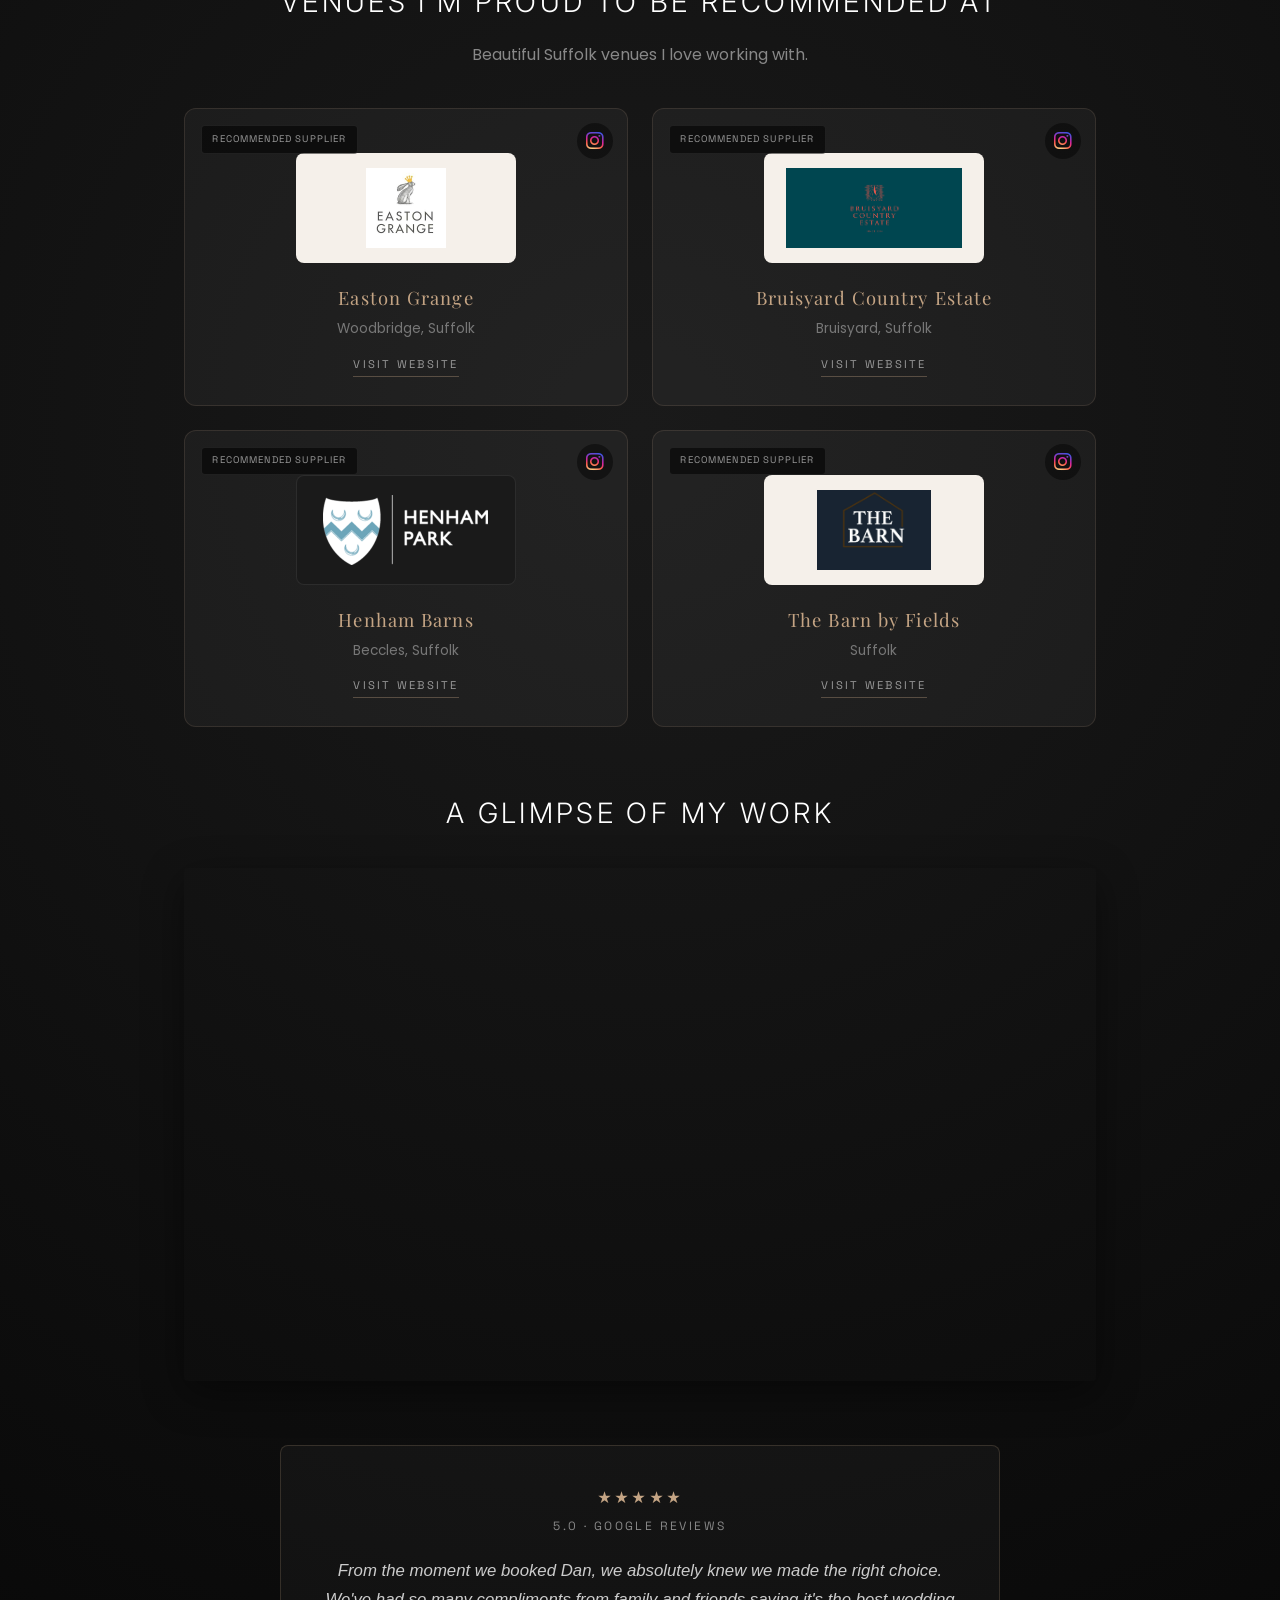
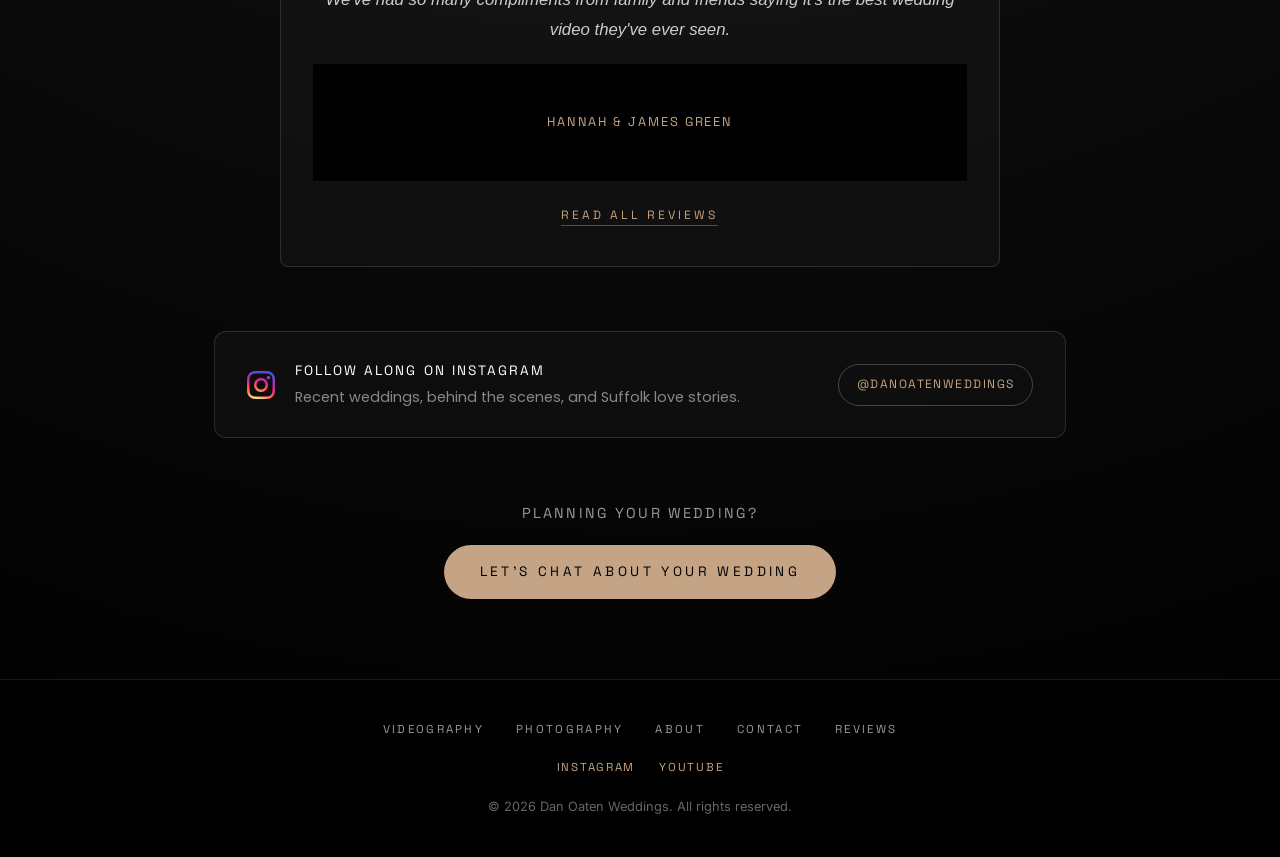
==== commit c9c991d4: "Redesign venue grid and add trust strip, enquiry tips, Instagram. Full-width 2x2 venue cards on Abou" ====
--- a/about.html
+++ b/about.html
@@ -16,7 +16,7 @@
     <meta name="twitter:title" content="About - Dan Oaten Weddings">
     <meta name="twitter:description" content="Meet Dan Oaten — Suffolk wedding videographer, photographer and live TV cameraman.">
     <meta name="twitter:image" content="https://danoatenweddings.com/PHOTOS%20FOR%20WEB/WEB%20COMPRESSED%20VERSIONS/PIC%20OF%20DAN.jpg">
-    <link rel="stylesheet" href="styles.css?v=21">
+    <link rel="stylesheet" href="styles.css?v=22">
     <link rel="preconnect" href="https://fonts.googleapis.com">
     <link rel="preconnect" href="https://fonts.gstatic.com" crossorigin>
     <link href="https://fonts.googleapis.com/css2?family=Playfair+Display:wght@400;700&family=Poppins:wght@300;400;500;600&display=swap" rel="stylesheet">
@@ -60,56 +60,6 @@
             <div class="about-spread-photo scroll-reveal">
                 <img src="PHOTOS FOR WEB/WEB COMPRESSED VERSIONS/PIC OF DAN.jpg" alt="Dan Oaten, wedding videographer and photographer" class="about-image about-portrait">
             </div>
-            <section class="recommended-suppliers about-spread-suppliers scroll-reveal">
-            <h2 class="recommended-title">Venues I'm proud to be recommended at</h2>
-            <p class="recommended-subtitle">Beautiful Suffolk venues I love working with.</p>
-            <div class="recommended-grid">
-                <div class="venue-card">
-                    <a href="https://www.eastongrange.co.uk/" target="_blank" rel="noopener" class="venue-website-link">
-                        <div class="venue-card-image">
-                            <img src="easton grange logo.jpg" alt="Easton Grange" class="venue-logo">
-                        </div>
-                        <span class="venue-name">Easton Grange</span>
-                    </a>
-                    <a href="https://www.instagram.com/eastongrange/" target="_blank" rel="noopener" class="venue-instagram-link" aria-label="Easton Grange on Instagram">
-                        <i class="fab fa-instagram" aria-hidden="true"></i>
-                    </a>
-                </div>
-                <div class="venue-card">
-                    <a href="https://www.bruisyardcountryestate.co.uk/" target="_blank" rel="noopener" class="venue-website-link">
-                        <div class="venue-card-image">
-                            <img src="bruisyard-logo.jpg" alt="Bruisyard Country Estate" class="venue-logo">
-                        </div>
-                        <span class="venue-name">Bruisyard Country Estate</span>
-                    </a>
-                    <a href="https://www.instagram.com/bruisyardcountryestate/" target="_blank" rel="noopener" class="venue-instagram-link" aria-label="Bruisyard Country Estate on Instagram">
-                        <i class="fab fa-instagram" aria-hidden="true"></i>
-                    </a>
-                </div>
-                <div class="venue-card">
-                    <a href="https://henhampark.com/" target="_blank" rel="noopener" class="venue-website-link">
-                        <div class="venue-card-image">
-                            <img src="Henham-Park_whitelogo.png" alt="Henham Barns" class="venue-logo">
-                        </div>
-                        <span class="venue-name">Henham Barns</span>
-                    </a>
-                    <a href="https://www.instagram.com/henhamweddings/" target="_blank" rel="noopener" class="venue-instagram-link" aria-label="Henham Barns on Instagram">
-                        <i class="fab fa-instagram" aria-hidden="true"></i>
-                    </a>
-                </div>
-                <div class="venue-card">
-                    <a href="https://www.fieldskitchen.co.uk/the-barn-by-fields/" target="_blank" rel="noopener" class="venue-website-link">
-                        <div class="venue-card-image">
-                            <img src="barn by fields logo.jpg" alt="The Barn by Fields" class="venue-logo">
-                        </div>
-                        <span class="venue-name">The Barn by Fields</span>
-                    </a>
-                    <a href="https://www.instagram.com/thebarnbyfields/?hl=en" target="_blank" rel="noopener" class="venue-instagram-link" aria-label="The Barn by Fields on Instagram">
-                        <i class="fab fa-instagram" aria-hidden="true"></i>
-                    </a>
-                </div>
-            </div>
-        </section>
         </div>
 
         <section class="about-how-i-work scroll-reveal" aria-labelledby="about-how-heading">
@@ -120,6 +70,69 @@
                 <li>Cinematic films and timeless photography — crafted with care after your day</li>
                 <li>Flexible packages for videography, photography, or both</li>
             </ul>
+        </section>
+
+        <section id="venues" class="about-venues scroll-reveal" aria-labelledby="about-venues-heading">
+            <h2 id="about-venues-heading" class="about-section-heading">Venues I'm proud to be recommended at</h2>
+            <p class="about-venues-subtitle">Beautiful Suffolk venues I love working with.</p>
+            <div class="about-venues-grid scroll-reveal-stagger">
+                <article class="about-venue-card">
+                    <span class="about-venue-badge">Recommended supplier</span>
+                    <a href="https://www.instagram.com/eastongrange/" target="_blank" rel="noopener noreferrer" class="about-venue-instagram" aria-label="Easton Grange on Instagram">
+                        <i class="fab fa-instagram" aria-hidden="true"></i>
+                    </a>
+                    <a href="https://www.eastongrange.co.uk/" target="_blank" rel="noopener noreferrer" class="about-venue-link">
+                        <div class="about-venue-logo-stage">
+                            <img src="easton grange logo.jpg" alt="Easton Grange logo" class="venue-logo">
+                        </div>
+                        <h3 class="about-venue-name">Easton Grange</h3>
+                        <p class="about-venue-location">Woodbridge, Suffolk</p>
+                        <span class="about-venue-cta">Visit website</span>
+                    </a>
+                </article>
+                <article class="about-venue-card">
+                    <span class="about-venue-badge">Recommended supplier</span>
+                    <a href="https://www.instagram.com/bruisyardcountryestate/" target="_blank" rel="noopener noreferrer" class="about-venue-instagram" aria-label="Bruisyard Country Estate on Instagram">
+                        <i class="fab fa-instagram" aria-hidden="true"></i>
+                    </a>
+                    <a href="https://www.bruisyardcountryestate.co.uk/" target="_blank" rel="noopener noreferrer" class="about-venue-link">
+                        <div class="about-venue-logo-stage">
+                            <img src="bruisyard-logo.jpg" alt="Bruisyard Country Estate logo" class="venue-logo">
+                        </div>
+                        <h3 class="about-venue-name">Bruisyard Country Estate</h3>
+                        <p class="about-venue-location">Bruisyard, Suffolk</p>
+                        <span class="about-venue-cta">Visit website</span>
+                    </a>
+                </article>
+                <article class="about-venue-card">
+                    <span class="about-venue-badge">Recommended supplier</span>
+                    <a href="https://www.instagram.com/henhamweddings/" target="_blank" rel="noopener noreferrer" class="about-venue-instagram" aria-label="Henham Barns on Instagram">
+                        <i class="fab fa-instagram" aria-hidden="true"></i>
+                    </a>
+                    <a href="https://henhampark.com/" target="_blank" rel="noopener noreferrer" class="about-venue-link">
+                        <div class="about-venue-logo-stage about-venue-logo-stage--dark">
+                            <img src="Henham-Park_whitelogo.png" alt="Henham Barns logo" class="venue-logo">
+                        </div>
+                        <h3 class="about-venue-name">Henham Barns</h3>
+                        <p class="about-venue-location">Beccles, Suffolk</p>
+                        <span class="about-venue-cta">Visit website</span>
+                    </a>
+                </article>
+                <article class="about-venue-card">
+                    <span class="about-venue-badge">Recommended supplier</span>
+                    <a href="https://www.instagram.com/thebarnbyfields/?hl=en" target="_blank" rel="noopener noreferrer" class="about-venue-instagram" aria-label="The Barn by Fields on Instagram">
+                        <i class="fab fa-instagram" aria-hidden="true"></i>
+                    </a>
+                    <a href="https://www.fieldskitchen.co.uk/the-barn-by-fields/" target="_blank" rel="noopener noreferrer" class="about-venue-link">
+                        <div class="about-venue-logo-stage">
+                            <img src="barn by fields logo.jpg" alt="The Barn by Fields logo" class="venue-logo">
+                        </div>
+                        <h3 class="about-venue-name">The Barn by Fields</h3>
+                        <p class="about-venue-location">Suffolk</p>
+                        <span class="about-venue-cta">Visit website</span>
+                    </a>
+                </article>
+            </div>
         </section>
 
         <section class="about-showreel scroll-reveal" aria-labelledby="about-showreel-heading">
@@ -143,6 +156,17 @@
             </blockquote>
             <footer class="about-review-author">Hannah &amp; James Green</footer>
             <a href="reviews.html" class="about-review-link">Read all reviews</a>
+        </section>
+
+        <section class="instagram-strip scroll-reveal" aria-label="Follow on Instagram">
+            <div class="instagram-strip-inner">
+                <i class="fab fa-instagram instagram-strip-icon" aria-hidden="true"></i>
+                <div class="instagram-strip-text">
+                    <h2 class="instagram-strip-title">Follow along on Instagram</h2>
+                    <p>Recent weddings, behind the scenes, and Suffolk love stories.</p>
+                </div>
+                <a href="https://instagram.com/danoatenweddings" target="_blank" rel="noopener noreferrer" class="instagram-strip-link">@danoatenweddings</a>
+            </div>
         </section>
 
         <section class="about-cta scroll-reveal">
--- a/styles.css
+++ b/styles.css
@@ -2331,15 +2331,16 @@
     padding: 0 clamp(1rem, 2.5vw, 2.5rem);
 }
 
-/* About page: text | photo (centre) | suppliers */
+/* About page: text | photo (centre) */
 .about-spread-layout {
     display: grid;
-    grid-template-columns: minmax(0, 1.2fr) minmax(300px, 520px) minmax(0, 1.1fr);
-    gap: clamp(4.5rem, 9vw, 8rem);
+    grid-template-columns: minmax(0, 1.15fr) minmax(280px, 520px);
+    gap: clamp(3rem, 6vw, 5rem);
     align-items: center;
     margin: clamp(3rem, 6vh, 5rem) auto;
     width: 100%;
-    min-height: min(72vh, 820px);
+    max-width: 1100px;
+    min-height: unset;
 }
 
 .about-spread-text .about-text-container {
@@ -2478,44 +2479,10 @@
     font-size: 1.5rem;
 }
 
-@media (max-width: 1100px) {
+@media (max-width: 900px) {
     .about-spread-layout {
-        grid-template-columns: 1fr 1fr;
-        grid-template-areas:
-            "text text"
-            "photo suppliers";
-        gap: 3.5rem 4.5rem;
-        align-items: start;
-    }
-
-    .about-spread-text {
-        grid-area: text;
-    }
-
-    .about-spread-photo {
-        grid-area: photo;
-        justify-content: center;
-    }
-
-    .about-spread-suppliers {
-        grid-area: suppliers;
-    }
-
-    .about-spread-photo .about-portrait {
-        max-width: 100%;
-        max-height: 560px;
-    }
-}
-
-@media (max-width: 768px) {
-    .about-spread-layout {
-        min-height: unset;
         grid-template-columns: 1fr;
-        grid-template-areas:
-            "text"
-            "photo"
-            "suppliers";
-        gap: 3.75rem;
+        gap: 3rem;
     }
 
     .about-spread-text .about-text-container {
@@ -2526,21 +2493,11 @@
         max-width: min(100%, 400px);
         margin: 0 auto;
     }
-
-    .about-spread-suppliers {
-        text-align: center;
-        padding-top: 1rem;
-        border-top: 1px solid rgba(255, 255, 255, 0.08);
-    }
-
-    .about-spread-suppliers .recommended-title,
-    .about-spread-suppliers .recommended-subtitle {
-        text-align: center;
-    }
-
-    .about-spread-suppliers .recommended-grid {
-        max-width: 420px;
-        margin: 0 auto;
+}
+
+@media (max-width: 768px) {
+    .about-spread-layout {
+        gap: 2.5rem;
     }
 }
 
@@ -3879,4 +3836,299 @@
     color: #999;
     margin: 0 0 1.25rem;
 }
+
+/* About page — full-width venue grid */
+.about-venues {
+    max-width: 960px;
+    margin: 4rem auto;
+    padding: 0 1.5rem;
+}
+
+.about-venues-subtitle {
+    font-family: 'Poppins', sans-serif;
+    font-size: 1rem;
+    color: #888;
+    text-align: center;
+    margin: -1rem 0 2.5rem;
+    line-height: 1.7;
+}
+
+.about-venues-grid {
+    display: grid;
+    grid-template-columns: repeat(2, 1fr);
+    gap: 1.5rem;
+}
+
+.about-venue-card {
+    position: relative;
+    background: rgba(255, 255, 255, 0.04);
+    border: 1px solid rgba(196, 164, 132, 0.15);
+    border-radius: 12px;
+    transition: transform 0.3s ease, border-color 0.3s ease, background 0.3s ease;
+}
+
+.about-venue-card:hover {
+    transform: translateY(-4px);
+    border-color: rgba(196, 164, 132, 0.45);
+    background: rgba(255, 255, 255, 0.06);
+}
+
+.about-venue-badge {
+    position: absolute;
+    top: 1rem;
+    left: 1rem;
+    z-index: 2;
+    font-family: 'Space Grotesk', sans-serif;
+    font-size: 0.6rem;
+    font-weight: 400;
+    letter-spacing: 0.12em;
+    text-transform: uppercase;
+    color: #999;
+    background: rgba(0, 0, 0, 0.55);
+    padding: 0.35rem 0.65rem;
+    border-radius: 4px;
+    border: 1px solid rgba(255, 255, 255, 0.08);
+}
+
+.about-venue-instagram {
+    position: absolute;
+    top: 0.85rem;
+    right: 0.85rem;
+    z-index: 3;
+    display: flex;
+    align-items: center;
+    justify-content: center;
+    width: 2.25rem;
+    height: 2.25rem;
+    font-size: 1.25rem;
+    text-decoration: none;
+    border-radius: 50%;
+    background: rgba(0, 0, 0, 0.45);
+    transition: transform 0.25s ease, background 0.25s ease;
+}
+
+.about-venue-instagram i {
+    background: radial-gradient(circle at 30% 107%, #fdf497 0%, #fdf497 5%, #fd5949 45%, #d6249f 60%, #285aeb 90%);
+    -webkit-background-clip: text;
+    background-clip: text;
+    -webkit-text-fill-color: transparent;
+}
+
+.about-venue-instagram:hover {
+    transform: scale(1.08);
+    background: rgba(0, 0, 0, 0.65);
+}
+
+.about-venue-link {
+    display: flex;
+    flex-direction: column;
+    align-items: center;
+    padding: 2.75rem 1.5rem 1.75rem;
+    text-decoration: none;
+    text-align: center;
+    height: 100%;
+}
+
+.about-venue-logo-stage {
+    width: 100%;
+    max-width: 220px;
+    height: 110px;
+    background: #f5f0ea;
+    border-radius: 8px;
+    display: flex;
+    align-items: center;
+    justify-content: center;
+    padding: 1.25rem;
+    margin-bottom: 1.25rem;
+}
+
+.about-venue-logo-stage--dark {
+    background: #1a1a1a;
+    border: 1px solid rgba(255, 255, 255, 0.08);
+}
+
+.about-venue-logo-stage .venue-logo {
+    max-height: 80px;
+    max-width: 180px;
+    width: auto;
+    height: auto;
+    object-fit: contain;
+}
+
+.about-venue-name {
+    font-family: 'Playfair Display', serif;
+    font-size: 1.15rem;
+    font-weight: 400;
+    color: #C4A484;
+    margin: 0 0 0.35rem;
+    letter-spacing: 0.06em;
+}
+
+.about-venue-location {
+    font-family: 'Poppins', sans-serif;
+    font-size: 0.85rem;
+    color: #777;
+    margin: 0 0 1rem;
+}
+
+.about-venue-cta {
+    font-family: 'Space Grotesk', sans-serif;
+    font-size: 0.7rem;
+    letter-spacing: 0.2em;
+    text-transform: uppercase;
+    color: #999;
+    border-bottom: 1px solid rgba(196, 164, 132, 0.35);
+    padding-bottom: 0.1rem;
+    transition: color 0.3s ease, border-color 0.3s ease;
+}
+
+.about-venue-card:hover .about-venue-cta {
+    color: #C4A484;
+    border-color: #C4A484;
+}
+
+/* Homepage venue trust strip */
+.venue-trust-strip {
+    background: rgba(196, 164, 132, 0.08);
+    border-top: 1px solid rgba(196, 164, 132, 0.12);
+    border-bottom: 1px solid rgba(196, 164, 132, 0.12);
+    padding: 1.25rem 2rem;
+    text-align: center;
+}
+
+.venue-trust-strip p {
+    font-family: 'Space Grotesk', sans-serif;
+    font-size: 0.78rem;
+    letter-spacing: 0.12em;
+    text-transform: uppercase;
+    color: #aaa;
+    margin: 0;
+    line-height: 1.6;
+}
+
+.venue-trust-strip a {
+    color: #C4A484;
+    text-decoration: none;
+    border-bottom: 1px solid rgba(196, 164, 132, 0.35);
+    transition: color 0.3s ease;
+}
+
+.venue-trust-strip a:hover {
+    color: #e0c9a8;
+}
+
+/* Instagram strip */
+.instagram-strip {
+    max-width: 900px;
+    margin: 3rem auto 4rem;
+    padding: 0 1.5rem;
+}
+
+.instagram-strip-inner {
+    display: flex;
+    align-items: center;
+    gap: 1.25rem;
+    padding: 1.75rem 2rem;
+    background: rgba(255, 255, 255, 0.03);
+    border: 1px solid rgba(196, 164, 132, 0.2);
+    border-radius: 12px;
+}
+
+.instagram-strip-icon {
+    font-size: 2rem;
+    flex-shrink: 0;
+    background: radial-gradient(circle at 30% 107%, #fdf497 0%, #fdf497 5%, #fd5949 45%, #d6249f 60%, #285aeb 90%);
+    -webkit-background-clip: text;
+    background-clip: text;
+    -webkit-text-fill-color: transparent;
+}
+
+.instagram-strip-text {
+    flex: 1;
+    min-width: 0;
+}
+
+.instagram-strip-title {
+    font-family: 'Space Grotesk', sans-serif;
+    font-size: 0.85rem;
+    letter-spacing: 0.15em;
+    text-transform: uppercase;
+    color: #fff;
+    margin: 0 0 0.35rem;
+    font-weight: 400;
+}
+
+.instagram-strip-text p {
+    font-family: 'Poppins', sans-serif;
+    font-size: 0.9rem;
+    color: #888;
+    margin: 0;
+    line-height: 1.5;
+}
+
+.instagram-strip-link {
+    flex-shrink: 0;
+    font-family: 'Space Grotesk', sans-serif;
+    font-size: 0.75rem;
+    letter-spacing: 0.12em;
+    text-transform: uppercase;
+    color: #C4A484;
+    text-decoration: none;
+    padding: 0.65rem 1.1rem;
+    border: 1px solid rgba(196, 164, 132, 0.35);
+    border-radius: 50px;
+    transition: background 0.3s ease, color 0.3s ease;
+}
+
+.instagram-strip-link:hover {
+    background: rgba(196, 164, 132, 0.15);
+    color: #e0c9a8;
+}
+
+/* Contact enquiry tips */
+.contact-enquiry-tips {
+    max-width: 720px;
+    margin: 0 auto 2rem;
+    padding: 1.25rem 1.5rem;
+    background: rgba(196, 164, 132, 0.08);
+    border: 1px solid rgba(196, 164, 132, 0.15);
+    border-radius: 8px;
+    text-align: center;
+}
+
+.contact-enquiry-tips p {
+    font-family: 'Poppins', sans-serif;
+    font-size: 0.95rem;
+    line-height: 1.65;
+    color: #aaa;
+    margin: 0;
+}
+
+.contact-enquiry-tips p + p {
+    margin-top: 0.5rem;
+}
+
+.contact-enquiry-tips strong {
+    color: #C4A484;
+    font-weight: 500;
+}
+
+@media (max-width: 768px) {
+    .about-venues-grid {
+        grid-template-columns: 1fr;
+        max-width: 420px;
+        margin: 0 auto;
+    }
+
+    .instagram-strip-inner {
+        flex-direction: column;
+        text-align: center;
+        padding: 1.5rem;
+    }
+
+    .venue-trust-strip p {
+        font-size: 0.7rem;
+        letter-spacing: 0.08em;
+    }
+}
  
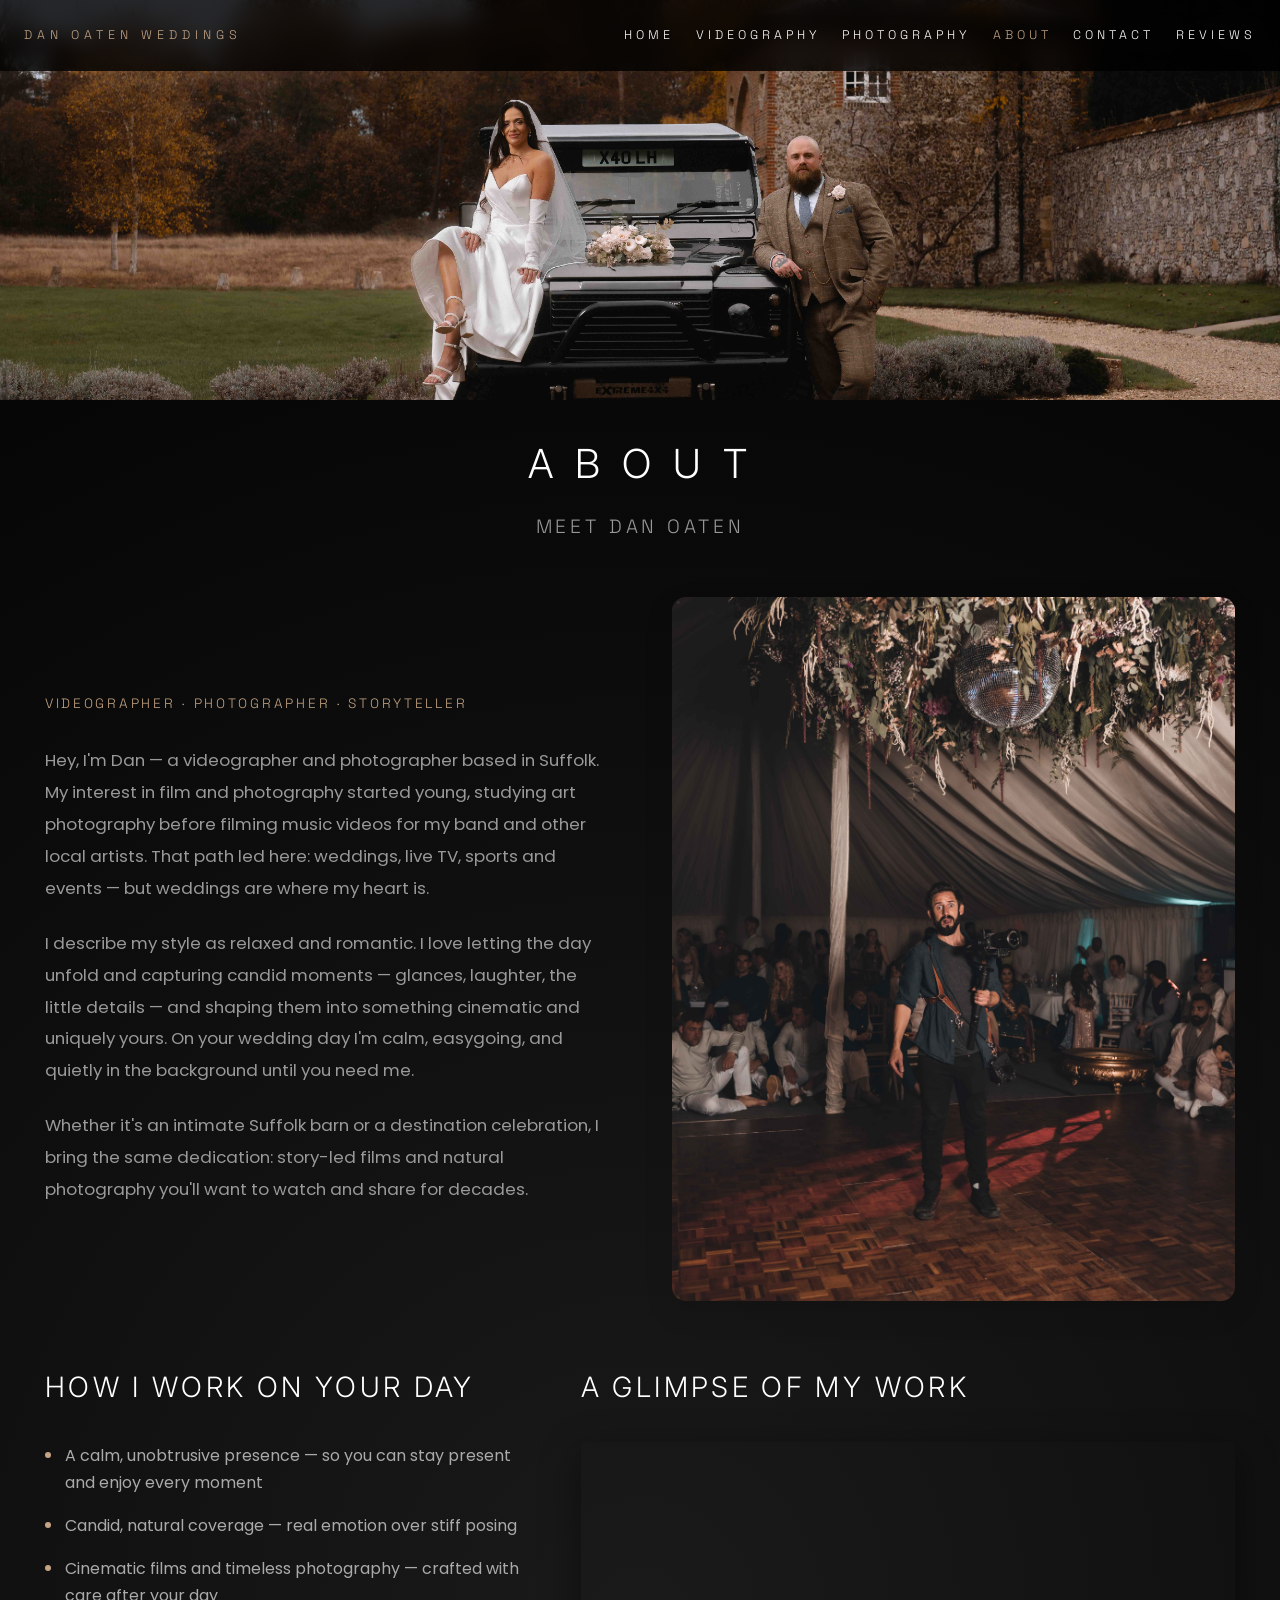
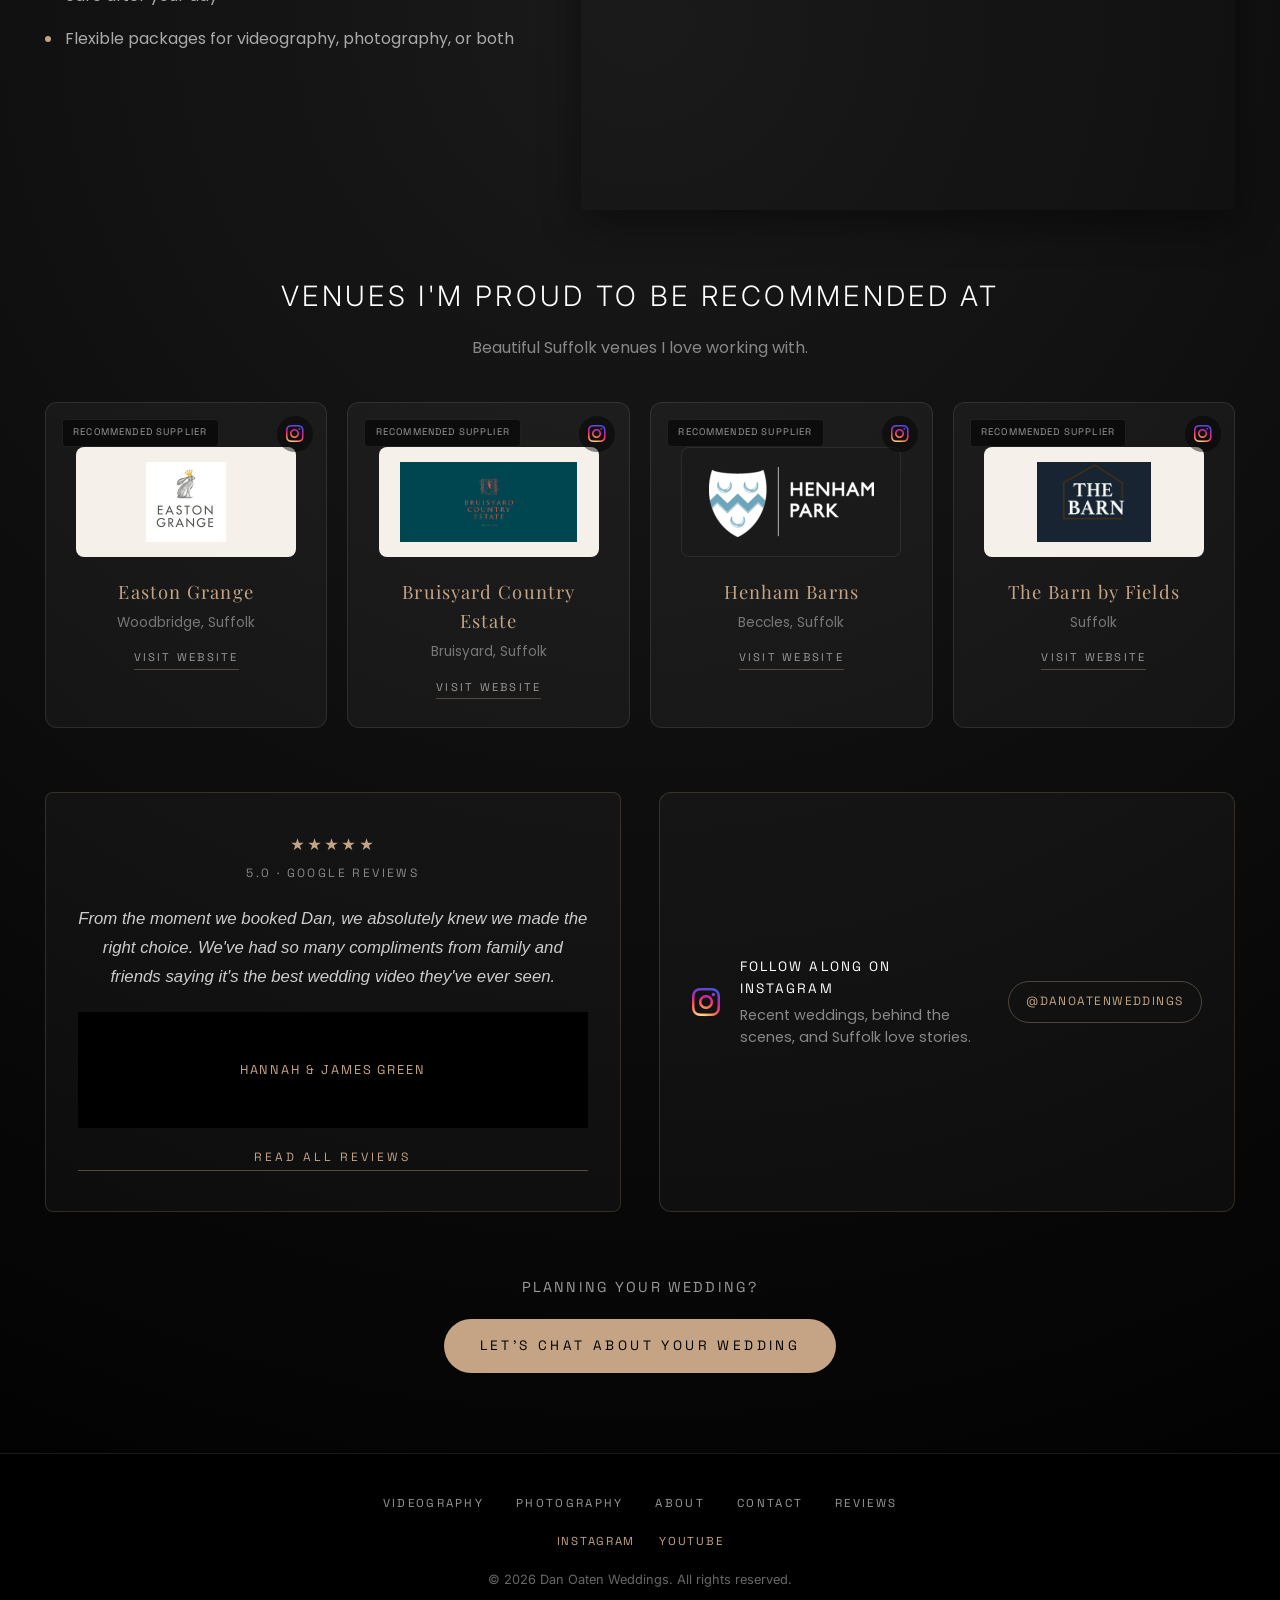
==== commit 6abd11ab: "Widen About page layout for desktop screens. Side-by-side showreel and how-I-work rows, four-column " ====
--- a/about.html
+++ b/about.html
@@ -16,7 +16,7 @@
     <meta name="twitter:title" content="About - Dan Oaten Weddings">
     <meta name="twitter:description" content="Meet Dan Oaten — Suffolk wedding videographer, photographer and live TV cameraman.">
     <meta name="twitter:image" content="https://danoatenweddings.com/PHOTOS%20FOR%20WEB/WEB%20COMPRESSED%20VERSIONS/PIC%20OF%20DAN.jpg">
-    <link rel="stylesheet" href="styles.css?v=22">
+    <link rel="stylesheet" href="styles.css?v=23">
     <link rel="preconnect" href="https://fonts.googleapis.com">
     <link rel="preconnect" href="https://fonts.gstatic.com" crossorigin>
     <link href="https://fonts.googleapis.com/css2?family=Playfair+Display:wght@400;700&family=Poppins:wght@300;400;500;600&display=swap" rel="stylesheet">
@@ -62,15 +62,30 @@
             </div>
         </div>
 
-        <section class="about-how-i-work scroll-reveal" aria-labelledby="about-how-heading">
-            <h2 id="about-how-heading" class="about-section-heading">How I work on your day</h2>
-            <ul class="about-how-list">
-                <li>A calm, unobtrusive presence — so you can stay present and enjoy every moment</li>
-                <li>Candid, natural coverage — real emotion over stiff posing</li>
-                <li>Cinematic films and timeless photography — crafted with care after your day</li>
-                <li>Flexible packages for videography, photography, or both</li>
-            </ul>
-        </section>
+        <div class="about-duo-row">
+            <section class="about-how-i-work scroll-reveal" aria-labelledby="about-how-heading">
+                <h2 id="about-how-heading" class="about-section-heading">How I work on your day</h2>
+                <ul class="about-how-list">
+                    <li>A calm, unobtrusive presence — so you can stay present and enjoy every moment</li>
+                    <li>Candid, natural coverage — real emotion over stiff posing</li>
+                    <li>Cinematic films and timeless photography — crafted with care after your day</li>
+                    <li>Flexible packages for videography, photography, or both</li>
+                </ul>
+            </section>
+
+            <section class="about-showreel scroll-reveal" aria-labelledby="about-showreel-heading">
+                <h2 id="about-showreel-heading" class="about-section-heading">A glimpse of my work</h2>
+                <div class="about-video-container">
+                    <iframe
+                        src="https://www.youtube-nocookie.com/embed/7D-t5KvVeIo?rel=0&modestbranding=1&playsinline=1"
+                        title="Dan Oaten Weddings showreel"
+                        allow="accelerometer; autoplay; clipboard-write; encrypted-media; gyroscope; picture-in-picture; web-share"
+                        allowfullscreen
+                        loading="lazy"
+                    ></iframe>
+                </div>
+            </section>
+        </div>
 
         <section id="venues" class="about-venues scroll-reveal" aria-labelledby="about-venues-heading">
             <h2 id="about-venues-heading" class="about-section-heading">Venues I'm proud to be recommended at</h2>
@@ -135,19 +150,7 @@
             </div>
         </section>
 
-        <section class="about-showreel scroll-reveal" aria-labelledby="about-showreel-heading">
-            <h2 id="about-showreel-heading" class="about-section-heading">A glimpse of my work</h2>
-            <div class="about-video-container">
-                <iframe
-                    src="https://www.youtube-nocookie.com/embed/7D-t5KvVeIo?rel=0&modestbranding=1&playsinline=1"
-                    title="Dan Oaten Weddings showreel"
-                    allow="accelerometer; autoplay; clipboard-write; encrypted-media; gyroscope; picture-in-picture; web-share"
-                    allowfullscreen
-                    loading="lazy"
-                ></iframe>
-            </div>
-        </section>
-
+        <div class="about-bottom-row">
         <section class="about-review-snippet scroll-reveal" aria-label="Client review">
             <div class="about-review-stars" aria-hidden="true">★★★★★</div>
             <p class="about-review-score">5.0 · Google Reviews</p>
@@ -168,6 +171,7 @@
                 <a href="https://instagram.com/danoatenweddings" target="_blank" rel="noopener noreferrer" class="instagram-strip-link">@danoatenweddings</a>
             </div>
         </section>
+        </div>
 
         <section class="about-cta scroll-reveal">
             <p class="about-cta-text">Planning your wedding?</p>
--- a/styles.css
+++ b/styles.css
@@ -2331,15 +2331,15 @@
     padding: 0 clamp(1rem, 2.5vw, 2.5rem);
 }
 
-/* About page: text | photo (centre) */
+/* About page: text | photo — full width on desktop */
 .about-spread-layout {
     display: grid;
-    grid-template-columns: minmax(0, 1.15fr) minmax(280px, 520px);
-    gap: clamp(3rem, 6vw, 5rem);
+    grid-template-columns: minmax(0, 1fr) minmax(0, 1fr);
+    gap: clamp(3rem, 5vw, 6rem);
     align-items: center;
     margin: clamp(3rem, 6vh, 5rem) auto;
     width: 100%;
-    max-width: 1100px;
+    max-width: none;
     min-height: unset;
 }
 
@@ -2389,9 +2389,9 @@
 
 .about-spread-photo .about-portrait {
     width: 100%;
-    max-width: 520px;
+    max-width: none;
     height: auto;
-    max-height: min(78vh, 760px);
+    max-height: min(85vh, 820px);
     aspect-ratio: 4 / 5;
     object-fit: cover;
     object-position: center 18%;
@@ -3704,9 +3704,9 @@
 }
 
 .about-how-i-work {
-    max-width: 900px;
-    margin: 4rem auto;
-    padding: 0 1.5rem;
+    max-width: none;
+    margin: 4rem 0;
+    padding: 0;
 }
 
 .about-how-list {
@@ -3715,7 +3715,7 @@
     padding: 0;
     display: grid;
     grid-template-columns: repeat(2, 1fr);
-    gap: 1.25rem 2rem;
+    gap: 1.25rem 2.5rem;
 }
 
 .about-how-list li {
@@ -3739,9 +3739,9 @@
 }
 
 .about-showreel {
-    max-width: 960px;
-    margin: 4rem auto;
-    padding: 0 1.5rem;
+    max-width: none;
+    margin: 4rem 0;
+    padding: 0;
 }
 
 .about-video-container {
@@ -3762,13 +3762,17 @@
 }
 
 .about-review-snippet {
-    max-width: 720px;
-    margin: 4rem auto;
+    max-width: none;
+    margin: 0;
     padding: 2.5rem 2rem;
     text-align: center;
     border: 1px solid rgba(196, 164, 132, 0.2);
     border-radius: 8px;
     background: rgba(255, 255, 255, 0.03);
+    height: 100%;
+    display: flex;
+    flex-direction: column;
+    justify-content: center;
 }
 
 .about-review-stars {
@@ -3839,9 +3843,9 @@
 
 /* About page — full-width venue grid */
 .about-venues {
-    max-width: 960px;
-    margin: 4rem auto;
-    padding: 0 1.5rem;
+    max-width: none;
+    margin: 4rem 0;
+    padding: 0;
 }
 
 .about-venues-subtitle {
@@ -3857,6 +3861,77 @@
     display: grid;
     grid-template-columns: repeat(2, 1fr);
     gap: 1.5rem;
+}
+
+/* About page — side-by-side rows on desktop */
+.about-duo-row,
+.about-bottom-row {
+    width: 100%;
+}
+
+@media (min-width: 1100px) {
+    .about-duo-row {
+        display: grid;
+        grid-template-columns: minmax(0, 1fr) minmax(0, 1.35fr);
+        gap: clamp(2rem, 4vw, 4rem);
+        align-items: start;
+        margin: 4rem 0;
+    }
+
+    .about-duo-row .about-how-i-work,
+    .about-duo-row .about-showreel {
+        margin: 0;
+    }
+
+    .about-duo-row .about-section-heading {
+        text-align: left;
+    }
+
+    .about-duo-row .about-how-list {
+        grid-template-columns: 1fr;
+        gap: 1rem;
+    }
+
+    .about-bottom-row {
+        display: grid;
+        grid-template-columns: 1fr 1fr;
+        gap: clamp(1.5rem, 3vw, 2.5rem);
+        align-items: stretch;
+        margin: 4rem 0;
+    }
+
+    .about-bottom-row .instagram-strip {
+        max-width: none;
+        margin: 0;
+        padding: 0;
+        height: 100%;
+    }
+
+    .about-bottom-row .instagram-strip-inner {
+        height: 100%;
+        min-height: 100%;
+    }
+}
+
+@media (min-width: 1200px) {
+    .about-venues-grid {
+        grid-template-columns: repeat(4, 1fr);
+        gap: 1.25rem;
+    }
+
+    .about-duo-row .about-how-list {
+        grid-template-columns: 1fr;
+    }
+}
+
+@media (min-width: 1400px) {
+    .about-main {
+        padding: 0 clamp(2.5rem, 5vw, 6rem);
+    }
+
+    .about-spread-text .about-text-container p {
+        font-size: 1.15rem;
+    }
 }
 
 .about-venue-card {
@@ -4019,9 +4094,9 @@
 
 /* Instagram strip */
 .instagram-strip {
-    max-width: 900px;
-    margin: 3rem auto 4rem;
-    padding: 0 1.5rem;
+    max-width: none;
+    margin: 3rem 0 4rem;
+    padding: 0;
 }
 
 .instagram-strip-inner {
@@ -4114,6 +4189,17 @@
 }
 
 @media (max-width: 768px) {
+    .about-how-i-work,
+    .about-showreel,
+    .about-venues {
+        margin: 3rem 0;
+        padding: 0 0.5rem;
+    }
+
+    .about-how-list {
+        grid-template-columns: 1fr;
+    }
+
     .about-venues-grid {
         grid-template-columns: 1fr;
         max-width: 420px;
